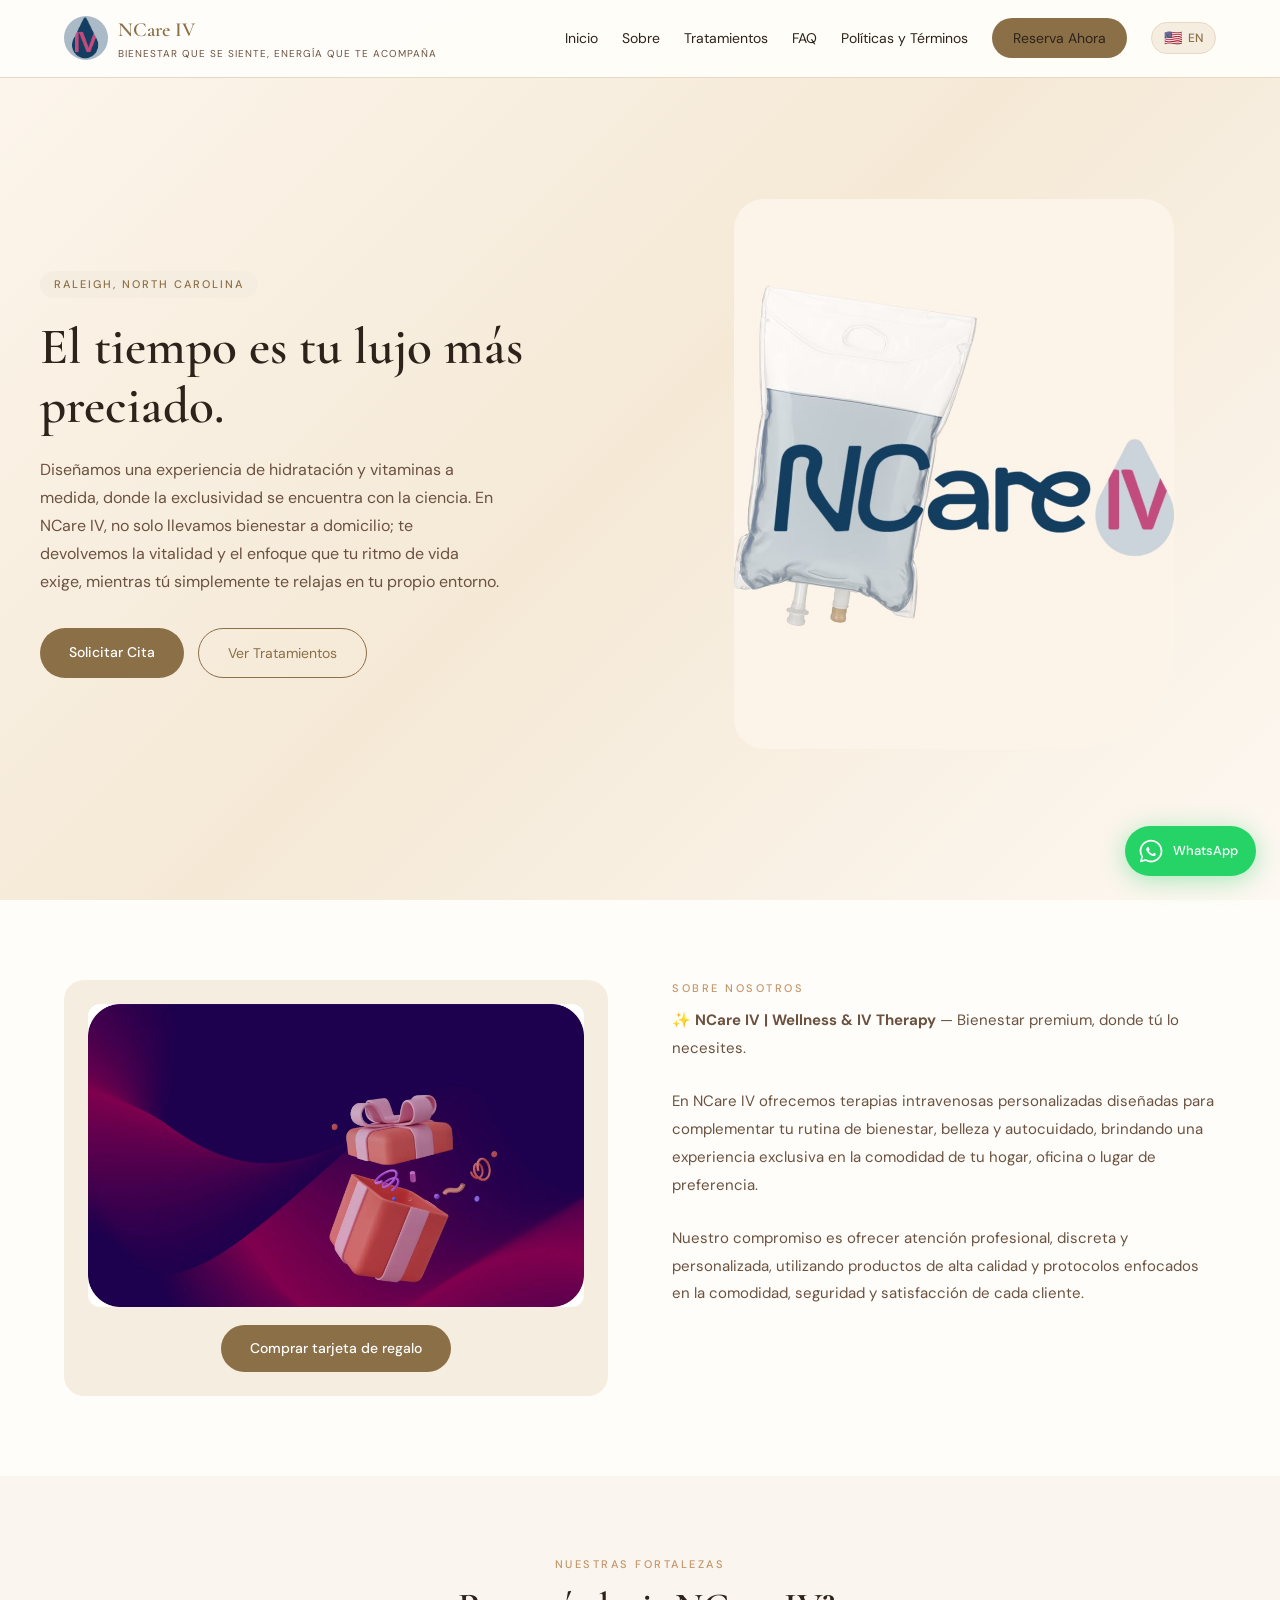
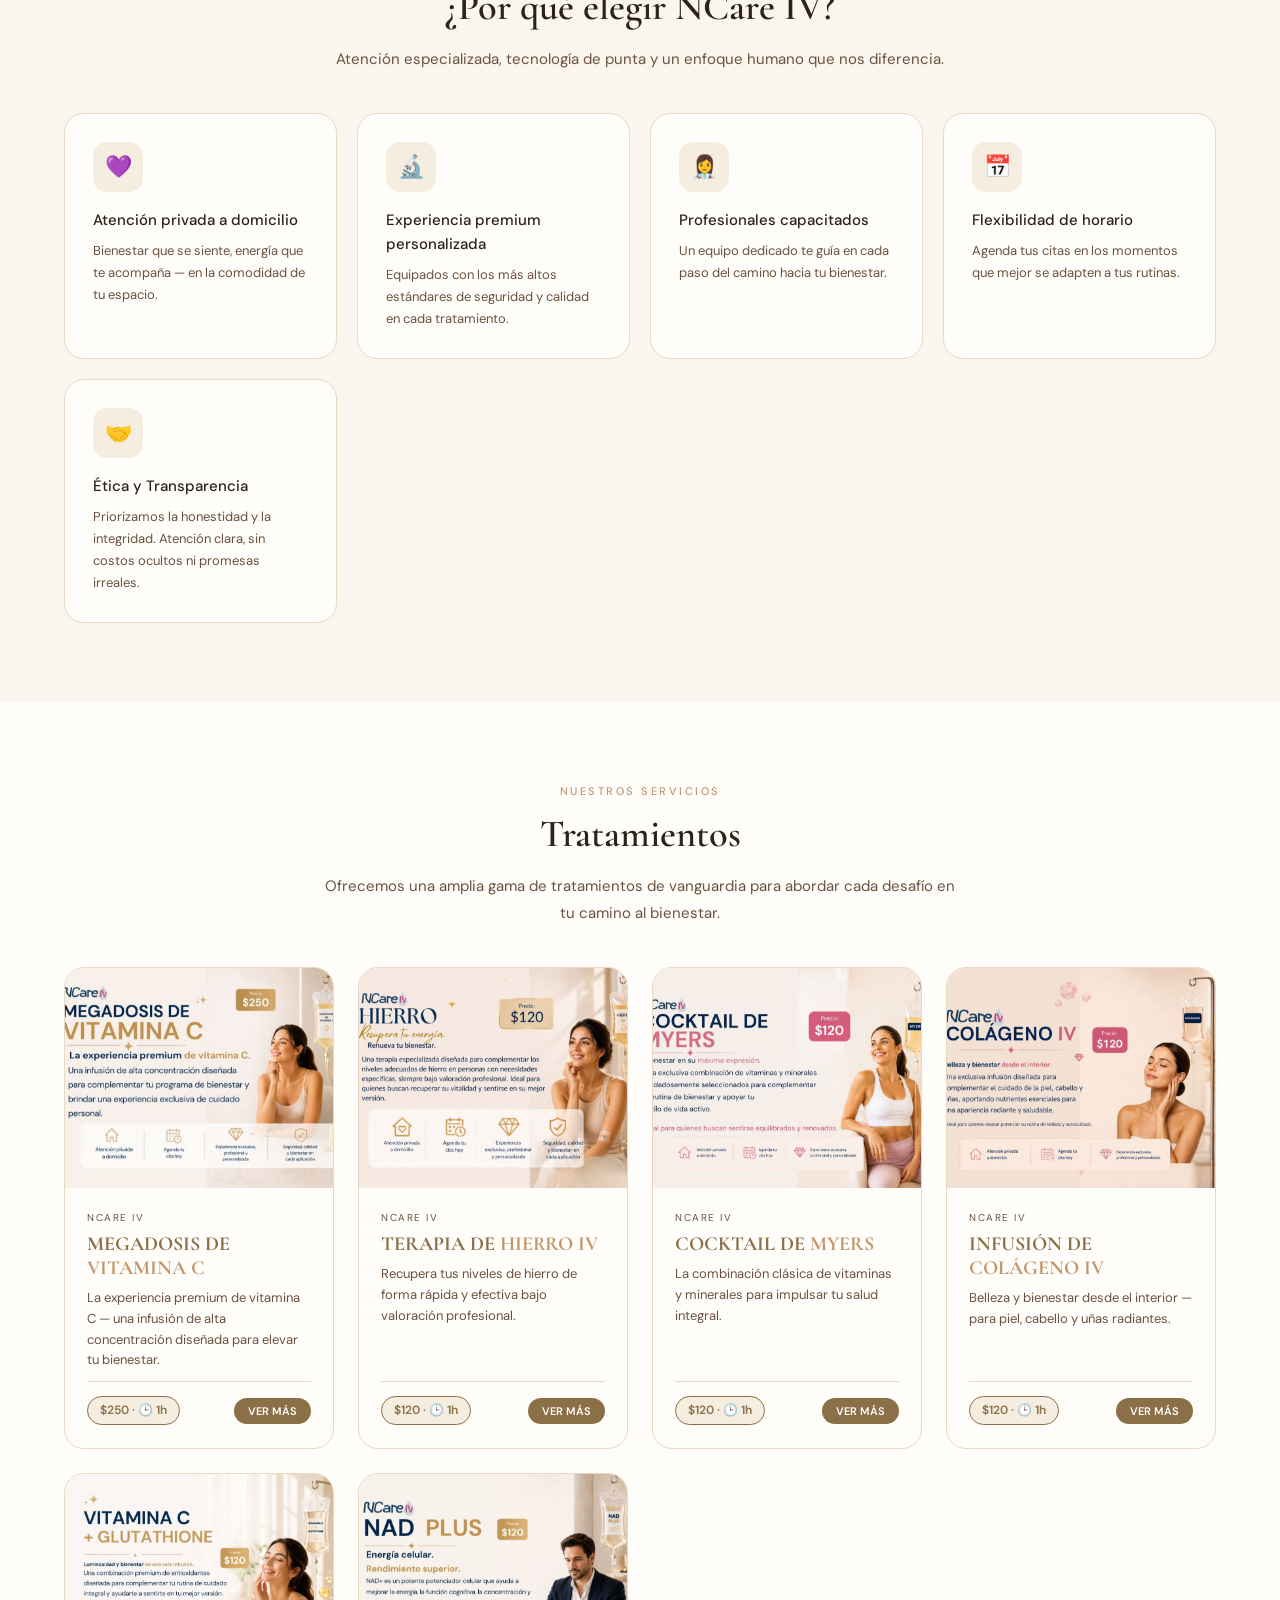
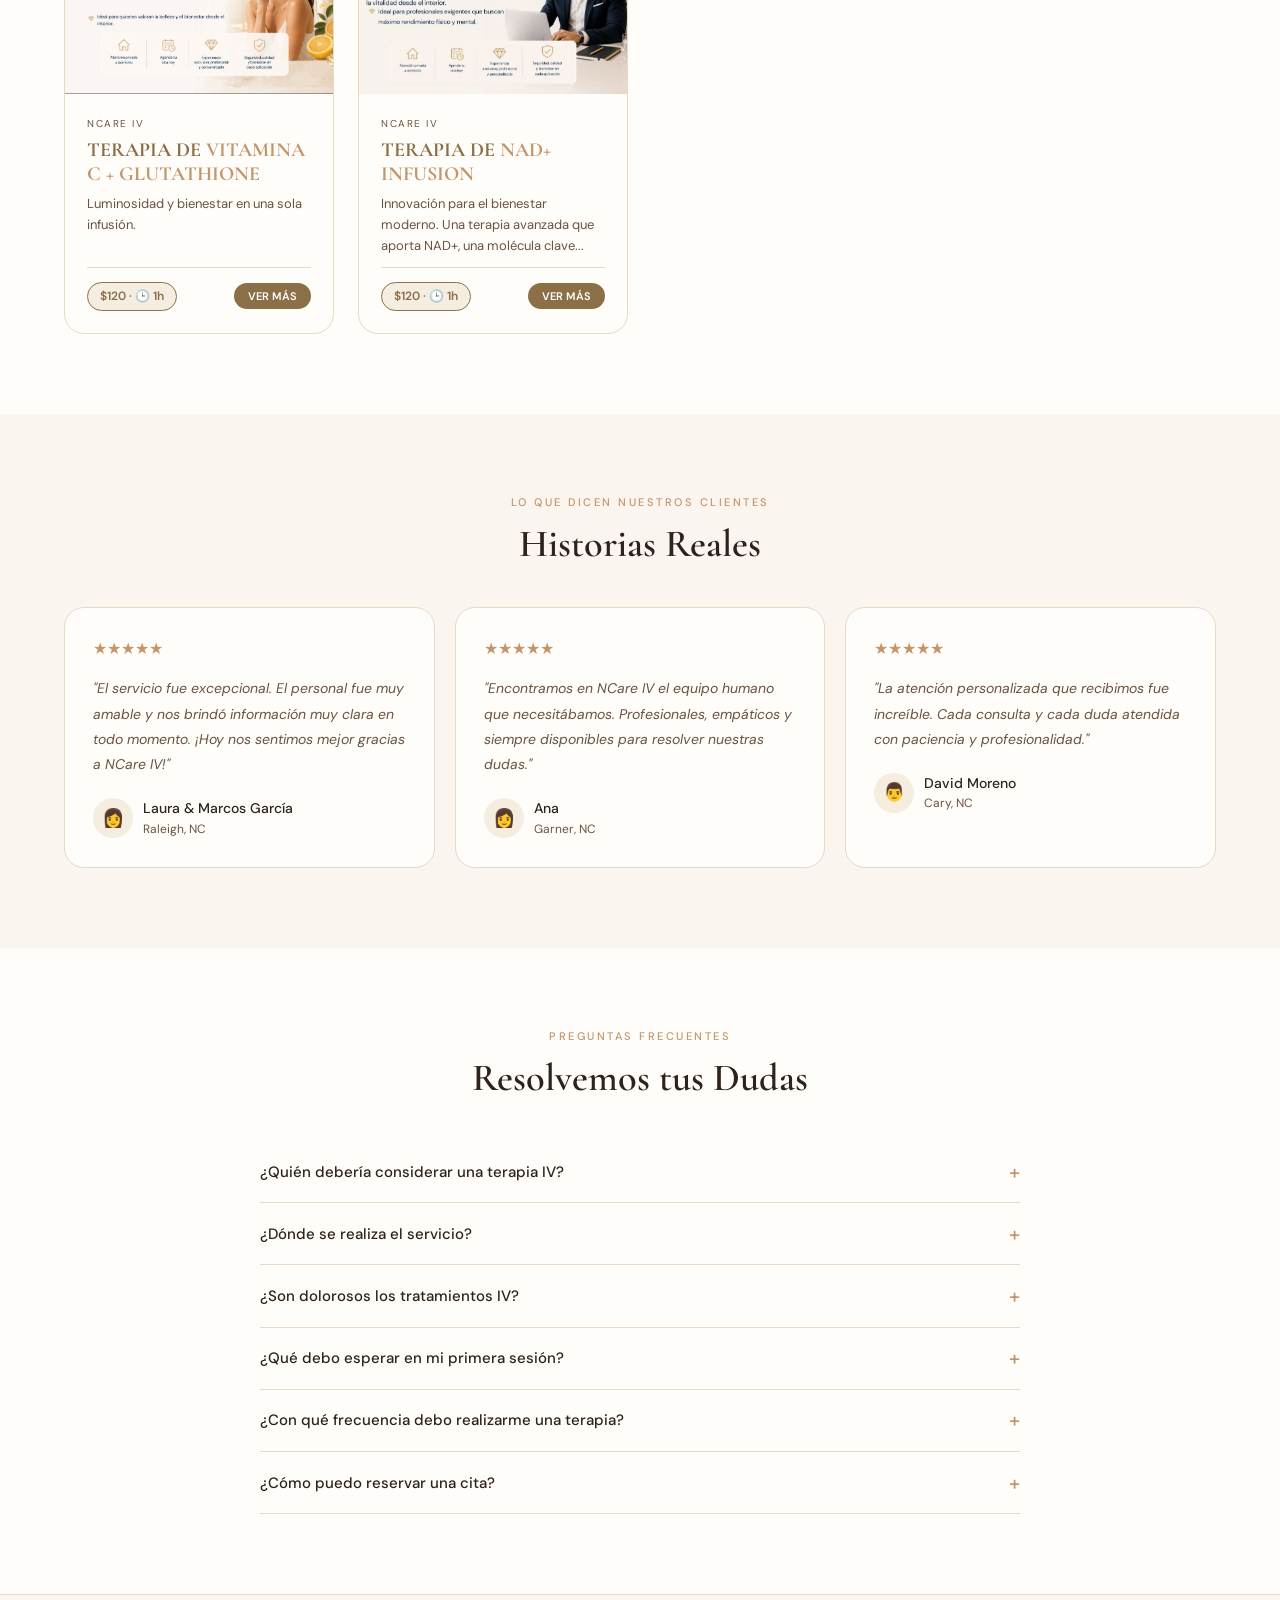
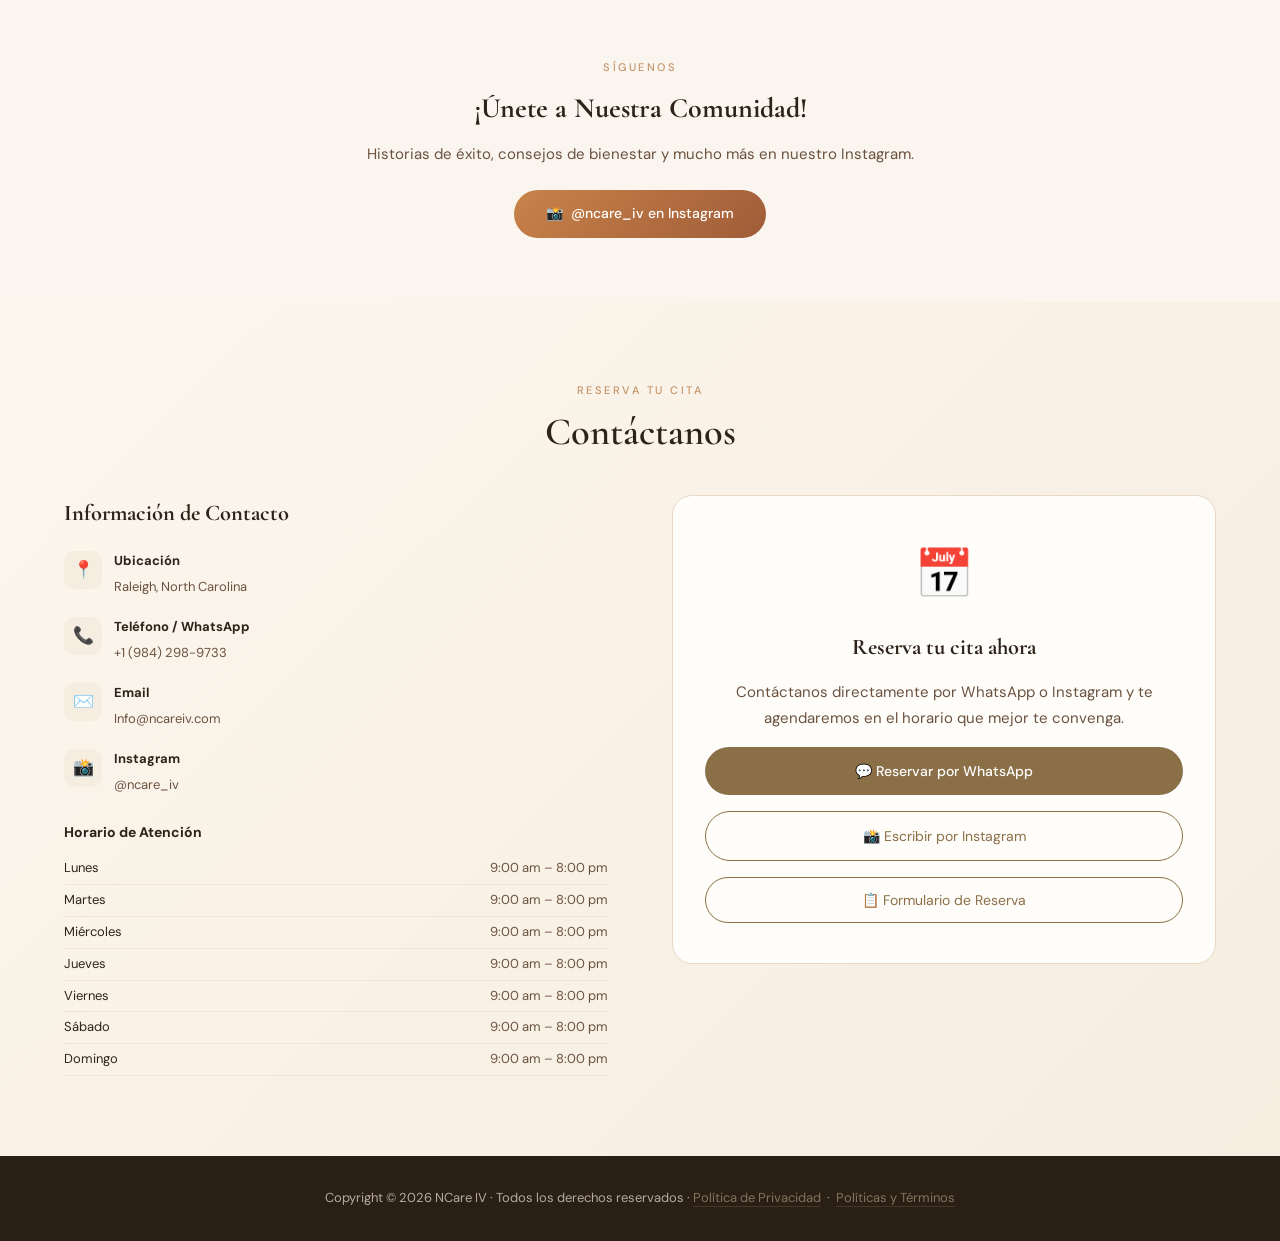
==== index.html @ c156f3c1 "Remove admin panel from index.html Removed the entire admin panel section from the HTML file, includ" ====
<!DOCTYPE html>
<html lang="es" id="html-root">
<head>
  <meta charset="UTF-8">
  <meta name="viewport" content="width=device-width, initial-scale=1.0">
  <title>NCare IV | Wellness & IV Therapy — Raleigh, NC</title>

  <!-- ── SEO básico ── -->
  <meta name="description" content="NCare IV ofrece terapias intravenosas personalizadas a domicilio en Raleigh, NC. Vitamina C, Hierro IV, Myers Cocktail, Colágeno y más. Reserva ahora.">
  <meta name="keywords" content="IV therapy Raleigh, terapia intravenosa Raleigh NC, Myers Cocktail, vitamina C IV, bienestar a domicilio, NCare IV, mobile IV therapy">
  <meta name="author" content="NCare IV">
  <meta name="robots" content="index, follow">
  <link rel="canonical" href="https://ncareiv.com/">

  <!-- ── Favicon completo (todos los dispositivos) ── -->
  <link rel="icon" href="imagenes/logo1.jpg" type="image/jpeg">
  <link rel="apple-touch-icon" href="imagenes/logo1.jpg">
  <meta name="theme-color" content="#8b6f47">

  <!-- ── Open Graph (Google, Facebook, WhatsApp, LinkedIn) ── -->
  <meta property="og:type"        content="website">
  <meta property="og:url"         content="https://ncareiv.com/">
  <meta property="og:title"       content="NCare IV | Wellness & IV Therapy — Raleigh, NC">
  <meta property="og:description" content="Terapias intravenosas personalizadas a domicilio en Raleigh, NC. Bienestar premium donde tú lo necesites.">
  <meta property="og:image"       content="https://ncareiv.com/imagenes/logo1.jpg">
  <meta property="og:image:width"  content="1200">
  <meta property="og:image:height" content="630">
  <meta property="og:locale"      content="es_US">
  <meta property="og:locale:alternate" content="en_US">
  <meta property="og:site_name"   content="NCare IV">

  <!-- ── Twitter / X Card ── -->
  <meta name="twitter:card"        content="summary_large_image">
  <meta name="twitter:title"       content="NCare IV | Wellness & IV Therapy — Raleigh, NC">
  <meta name="twitter:description" content="Terapias intravenosas personalizadas a domicilio en Raleigh, NC.">
  <meta name="twitter:image"       content="https://ncareiv.com/imagenes/logo1.jpg">

  <!-- ── Datos estructurados (Schema.org — Google Knowledge Panel) ── -->
  <script type="application/ld+json">
  {
    "@context": "https://schema.org",
    "@type": "LocalBusiness",
    "name": "NCare IV",
    "description": "Terapias intravenosas personalizadas a domicilio en Raleigh, NC. IV Therapy, Wellness & Beauty.",
    "url": "https://ncareiv.com",
    "telephone": "+19842989733",
    "email": "info@ncareiv.com",
    "image": "https://ncareiv.com/imagenes/logo1.jpg",
    "logo": "https://ncareiv.com/imagenes/logo1.jpg",
    "priceRange": "$$",
    "currenciesAccepted": "USD",
    "openingHours": "Mo-Su 09:00-20:00",
    "areaServed": ["Raleigh", "Cary", "Garner", "North Carolina"],
    "address": {
      "@type": "PostalAddress",
      "addressLocality": "Raleigh",
      "addressRegion": "NC",
      "addressCountry": "US"
    },
    "sameAs": [
      "https://www.instagram.com/ncare_iv"
    ],
    "serviceType": ["IV Therapy", "Vitamin C Infusion", "Myers Cocktail", "Iron IV Therapy", "Collagen Infusion", "NAD+ Infusion", "Glutathione IV"]
  }
  </script>

  <!-- ── Seguridad ── -->
  <meta http-equiv="X-Content-Type-Options" content="nosniff">
  <meta http-equiv="X-Frame-Options" content="SAMEORIGIN">
  <meta http-equiv="Referrer-Policy" content="strict-origin-when-cross-origin">

  <!-- ── Protección básica de código ── -->
  <script>
    // Bloquear clic derecho
    document.addEventListener('contextmenu', e => e.preventDefault());

    // Bloquear F12, Ctrl+U, Ctrl+Shift+I, Ctrl+Shift+J, Ctrl+S
    document.addEventListener('keydown', e => {
      if (
        e.key === 'F12' ||
        (e.ctrlKey && e.shiftKey && ['I','J','C'].includes(e.key.toUpperCase())) ||
        (e.ctrlKey && ['U','S'].includes(e.key.toUpperCase()))
      ) { e.preventDefault(); return false; }
    });
  </script>

  <script src="https://www.google.com/recaptcha/api.js" async defer></script>
  <link rel="preconnect" href="https://fonts.googleapis.com">
  <link href="https://fonts.googleapis.com/css2?family=Cormorant+Garamond:wght@400;600&family=DM+Sans:wght@400;500&display=swap" rel="stylesheet">

  <style>
    :root {
      --prim:#8b6f47; --prim-medio:#a6845e; --prim-claro:#f5ede0;
      --acento:#c4956a; --texto:#2e231a; --texto-suave:#6b5240;
      --blanco:#fffdf9; --fondo:#faf5ee; --borde:#e8d8c4;
      --dark-bg:#2a1f14; --serif:'Cormorant Garamond',serif;
      --sans:'DM Sans',sans-serif; --radius-card:20px; --radius-btn:50px;
    }
    *,*::before,*::after{margin:0;padding:0;box-sizing:border-box}
    html{scroll-behavior:smooth}
    body{font-family:var(--sans);color:var(--texto);background:var(--blanco);line-height:1.6}
    img{display:block;max-width:100%} a{color:inherit}
    .container{max-width:1200px;margin:0 auto;padding:0 1.5rem}
    .text-center{text-align:center}
    .section-label{font-size:11px;letter-spacing:2.5px;text-transform:uppercase;color:var(--acento);font-weight:500;display:block;margin-bottom:.6rem}
    .section-title{font-family:var(--serif);font-size:clamp(1.75rem,3vw,2.5rem);font-weight:600;line-height:1.2;margin-bottom:1rem}
    .section-desc{color:var(--texto-suave);font-size:15px;line-height:1.8;max-width:640px}
    .section-desc.center{margin:0 auto}
    .btn-primary{display:inline-block;background:var(--prim);color:#fff;padding:.8rem 1.8rem;border-radius:var(--radius-btn);border:none;font-size:14px;font-family:var(--sans);font-weight:500;cursor:pointer;text-decoration:none;transition:background .2s,transform .2s}
    .btn-primary:hover{background:var(--prim-medio);transform:translateY(-1px)}
    .btn-outline{display:inline-block;background:transparent;color:var(--prim);padding:.8rem 1.8rem;border-radius:var(--radius-btn);border:1.5px solid var(--prim);font-size:14px;font-family:var(--sans);cursor:pointer;text-decoration:none;transition:background .2s}
    .btn-outline:hover{background:var(--prim-claro)}

    /* HEADER */
    header{position:fixed;top:0;width:100%;z-index:100;background:rgba(255,253,249,.97);border-bottom:1px solid var(--borde);backdrop-filter:blur(8px)}
    .header-main{display:flex;align-items:center;justify-content:space-between;max-width:1200px;margin:0 auto;padding:.9rem 1.5rem}
    .logo{display:flex;align-items:center;gap:10px;text-decoration:none;flex-shrink:0}
    .logo img{width:44px;height:44px;object-fit:cover;border-radius:50%}
    .logo-text{font-family:var(--serif);font-size:20px;font-weight:600;color:var(--prim)}
    .logo-sub{font-size:10px;color:var(--texto-suave);letter-spacing:1px;text-transform:uppercase;display:block}
    .nav-links{display:flex;align-items:center;gap:1.5rem}
    .nav-links a{text-decoration:none;color:var(--texto);font-size:14px;transition:color .2s}
    .nav-links a:hover{color:var(--prim)}
    .btn-nav{background:var(--prim);color:#fff;border:none;padding:.55rem 1.3rem;border-radius:var(--radius-btn);font-size:13px;font-family:var(--sans);cursor:pointer;transition:background .2s;text-decoration:none}
    .btn-nav:hover{background:var(--prim-medio)}

    /* Language switcher */
    .lang-btn{display:flex;align-items:center;gap:5px;background:var(--prim-claro);border:1.5px solid var(--borde);border-radius:var(--radius-btn);padding:5px 12px;cursor:pointer;font-size:12px;font-family:var(--sans);font-weight:500;color:var(--prim);transition:all .2s;white-space:nowrap}
    .lang-btn:hover{background:var(--borde)}
    .lang-flag{font-size:15px}

    /* Hamburger */
    .hamburger{display:none;flex-direction:column;gap:5px;background:none;border:none;cursor:pointer;padding:4px}
    .hamburger span{display:block;width:24px;height:2px;background:var(--prim);border-radius:2px;transition:all .3s}
    .hamburger.open span:nth-child(1){transform:translateY(7px) rotate(45deg)}
    .hamburger.open span:nth-child(2){opacity:0}
    .hamburger.open span:nth-child(3){transform:translateY(-7px) rotate(-45deg)}
    .mobile-menu{display:none;flex-direction:column;gap:0;background:var(--blanco);border-top:1px solid var(--borde);padding:0;overflow:hidden;max-height:0;transition:max-height .35s ease}
    .mobile-menu.open{max-height:500px}
    .mobile-menu a{display:block;padding:.9rem 1.5rem;text-decoration:none;color:var(--texto);font-size:15px;border-bottom:1px solid var(--borde);transition:background .2s}
    .mobile-menu a:hover{background:var(--prim-claro);color:var(--prim)}
    .mobile-menu .btn-nav-mobile{margin:1rem 1.5rem 1rem;border-radius:var(--radius-btn);text-align:center;background:var(--prim);color:#fff;font-weight:500;border-bottom:none}
    .mobile-menu .btn-nav-mobile:hover{background:var(--prim-medio)}
    .mobile-lang{padding:.75rem 1.5rem;border-bottom:1px solid var(--borde)}

    /* HERO */
    .hero{min-height:100vh;display:flex;align-items:center;padding:7rem 1.5rem 4rem;background:linear-gradient(135deg,#fdf6ed 0%,#f5e9d6 50%,#fdf8f2 100%)}
    .hero-inner{max-width:1200px;margin:0 auto;display:grid;grid-template-columns:1fr 1fr;gap:3.5rem;align-items:center}
    .hero-tag{display:inline-block;background:var(--prim-claro);color:var(--prim);font-size:11px;letter-spacing:2px;text-transform:uppercase;padding:5px 14px;border-radius:var(--radius-btn);margin-bottom:1.25rem;font-weight:500}
    .hero h1{font-family:var(--serif);font-size:clamp(2rem,4vw,3.2rem);font-weight:600;line-height:1.15;margin-bottom:1.25rem}
    .hero h1 em{color:var(--prim);font-style:normal}
    .hero p{font-size:16px;line-height:1.75;color:var(--texto-suave);margin-bottom:2rem;max-width:460px}
    .hero-btns{display:flex;gap:.9rem;flex-wrap:wrap}
    .hero-image{display:flex;justify-content:center}
    .hero-img-frame{width:100%;max-width:440px;aspect-ratio:4/5;border-radius:30px 30px 100px 30px;overflow:hidden;background:linear-gradient(145deg,#f0dfc8,#ddc9a8)}
    .hero-img-frame img{width:100%;height:100%;object-fit:cover}

    /* NOSOTROS */
    #nosotros{padding:5rem 1.5rem}
    .nosotros-grid{display:grid;grid-template-columns:1fr 1fr;gap:4rem;align-items:start}
    .gift-card-section{text-align:center;padding:24px;background:var(--prim-claro);border-radius:var(--radius-card);overflow:hidden}
    .gift-img{width:100%;border-radius:12px;margin-bottom:18px;transition:transform .4s ease}
    .gift-card-section:hover .gift-img{transform:scale(1.04)}
    .mision-block p{color:var(--texto-suave);line-height:1.85;font-size:15px}

    /* CARDS */
    .porque{background:var(--fondo);padding:5rem 1.5rem}
    .cards-grid{display:grid;grid-template-columns:repeat(auto-fit,minmax(240px,1fr));gap:1.25rem;margin-top:2.5rem}
    .card{background:var(--blanco);border-radius:var(--radius-card);padding:1.75rem;border:1px solid var(--borde);transition:transform .25s,box-shadow .25s,border-color .25s}
    .card:hover{transform:translateY(-4px);box-shadow:0 12px 40px rgba(139,111,71,.12);border-color:var(--prim)}
    .card-icon{width:50px;height:50px;background:var(--prim-claro);border-radius:14px;display:flex;align-items:center;justify-content:center;font-size:22px;margin-bottom:1rem}
    .card h3{font-size:15px;font-weight:500;margin-bottom:.5rem}
    .card p{font-size:13px;color:var(--texto-suave);line-height:1.7}

    /* TRATAMIENTOS */
    #tratamientos{padding:5rem 1.5rem}
    .servicios-grid{display:grid;grid-template-columns:repeat(auto-fit,minmax(270px,1fr));gap:1.5rem;margin-top:2.5rem}
    .servicio-card{background:var(--blanco);border-radius:var(--radius-card);border:1px solid var(--borde);overflow:hidden;display:flex;flex-direction:column;transition:transform .25s,box-shadow .25s}
    .servicio-card:hover{transform:translateY(-4px);box-shadow:0 16px 40px rgba(139,111,71,.14)}
    .card-img{height:220px;overflow:hidden}
    .card-img img{width:100%;height:100%;object-fit:cover;transition:transform .4s}
    .servicio-card:hover .card-img img{transform:scale(1.04)}
    .card-body{padding:1.4rem;flex-grow:1;display:flex;flex-direction:column}
    .card-brand{font-size:10px;text-transform:uppercase;letter-spacing:1.5px;color:var(--texto-suave);margin-bottom:6px}
    .card-titulo{font-family:var(--serif);font-size:1.25rem;color:var(--prim);line-height:1.2;margin-bottom:8px}
    .card-titulo span{color:var(--acento)}
    .card-desc{font-size:13px;color:var(--texto-suave);line-height:1.6;margin-bottom:10px}
    .texto-expandible{font-size:13px;color:var(--texto-suave);line-height:1.65;max-height:0;overflow:hidden;transition:max-height .4s ease}
    .texto-expandible p{margin-bottom:6px}
    .card-footer{display:flex;justify-content:space-between;align-items:center;margin-top:auto;padding-top:14px;border-top:1px solid var(--borde)}
    .badge-precio{background:var(--prim-claro);color:var(--prim);border:1px solid var(--prim);padding:4px 12px;border-radius:var(--radius-btn);font-weight:600;font-size:12px}
    .btn-leer-mas{background:var(--prim);color:#fff;border:none;padding:6px 14px;border-radius:var(--radius-btn);font-size:11px;font-weight:600;cursor:pointer;text-transform:uppercase;font-family:var(--sans);transition:background .2s}
    .btn-leer-mas:hover{background:var(--prim-medio)}

    /* TESTIMONIOS */
    .testimonios{background:var(--fondo);padding:5rem 1.5rem}
    .test-grid{display:grid;grid-template-columns:repeat(auto-fit,minmax(280px,1fr));gap:1.25rem;margin-top:2.5rem}
    .test-card{background:var(--blanco);border-radius:var(--radius-card);padding:1.75rem;border:1px solid var(--borde)}
    .test-stars{color:var(--acento);font-size:16px;margin-bottom:.9rem}
    .test-text{font-size:14px;color:var(--texto-suave);line-height:1.8;margin-bottom:1.25rem;font-style:italic}
    .test-author{display:flex;align-items:center;gap:10px}
    .test-avatar{width:40px;height:40px;border-radius:50%;background:var(--prim-claro);display:flex;align-items:center;justify-content:center;font-size:18px;flex-shrink:0}
    .test-name{font-weight:500;font-size:14px}
    .test-sub{font-size:12px;color:var(--texto-suave)}

    /* FAQ */
    #faq{padding:5rem 1.5rem}
    .faq-list{margin-top:2.5rem;max-width:760px;margin-left:auto;margin-right:auto}
    .faq-item{border-bottom:1px solid var(--borde)}
    .faq-q{width:100%;text-align:left;background:none;border:none;padding:1.1rem 0;font-size:15px;font-weight:500;color:var(--texto);cursor:pointer;display:flex;justify-content:space-between;align-items:center;font-family:var(--sans);gap:1rem}
    .faq-q:hover{color:var(--prim)}
    .faq-q .ico{font-size:20px;color:var(--acento);transition:transform .3s;flex-shrink:0}
    .faq-q.open .ico{transform:rotate(45deg)}
    .faq-a{font-size:14px;color:var(--texto-suave);line-height:1.8;padding-bottom:1.1rem;display:none}
    .faq-a.show{display:block}

    /* INSTAGRAM */
    .ig-banda{background:var(--fondo);padding:4rem 1.5rem;text-align:center;border-top:1px solid var(--borde)}
    .ig-banda h3{font-family:var(--serif);font-size:1.75rem;margin-bottom:.65rem}
    .ig-banda p{color:var(--texto-suave);font-size:15px;margin-bottom:1.5rem}
    .btn-ig{display:inline-flex;align-items:center;gap:8px;background:linear-gradient(135deg,#c8834a,#a05c38);color:#fff;padding:.8rem 2rem;border-radius:var(--radius-btn);font-size:14px;font-weight:500;text-decoration:none;transition:transform .2s,box-shadow .2s;font-family:var(--sans)}
    .btn-ig:hover{transform:translateY(-2px);box-shadow:0 8px 20px rgba(139,111,71,.25)}

    /* CONTACTO */
    #contacto{background:linear-gradient(135deg,#fdf6ed,#f5ede0);padding:5rem 1.5rem}
    .contact-grid{display:grid;grid-template-columns:1fr 1fr;gap:4rem;align-items:start;margin-top:2.5rem}
    .contact-info h3{font-family:var(--serif);font-size:1.4rem;margin-bottom:1.25rem}
    .info-item{display:flex;gap:12px;margin-bottom:1.1rem;align-items:flex-start}
    .info-ico{width:38px;height:38px;background:var(--prim-claro);border-radius:10px;display:flex;align-items:center;justify-content:center;font-size:17px;flex-shrink:0}
    .info-text strong{display:block;font-size:13px;margin-bottom:2px}
    .info-text span,.info-text a{font-size:13px;color:var(--texto-suave);text-decoration:none}
    .info-text a:hover{color:var(--prim);text-decoration:underline}
    .calendario{margin-top:1.5rem}
    .calendario strong{display:block;font-size:14px;margin-bottom:10px}
    .dia-fila{display:flex;justify-content:space-between;font-size:13px;padding:5px 0;border-bottom:1px solid rgba(139,111,71,.1)}
    .dia-fila span:last-child{color:var(--texto-suave)}
    .reserva-embed{background:var(--blanco);border-radius:var(--radius-card);border:1px solid var(--borde);display:flex;align-items:center;justify-content:center;flex-direction:column;gap:1rem;padding:2.5rem 2rem;text-align:center}
    .reserva-embed p{color:var(--texto-suave);font-size:15px;line-height:1.7}

    /* FOOTER */
    footer{background:var(--dark-bg);color:rgba(240,230,216,.7);padding:2rem 1.5rem;text-align:center;font-size:13px;font-family:var(--sans)}
    footer a{color:rgba(220,200,170,.5);text-decoration:none;border-bottom:1px solid rgba(220,200,170,.15)}
    footer a:hover{color:#ddc9a8}

    /* OVERLAYS */
    .overlay-privacidad{display:none;position:fixed;inset:0;background:rgba(0,0,0,.8);z-index:9999;backdrop-filter:blur(5px);align-items:center;justify-content:center}
    .overlay-privacidad.visible{display:flex}
    .contenido-privacidad{background:var(--blanco);padding:2.5rem;border-radius:24px;width:90%;max-width:540px;color:var(--texto);position:relative;box-shadow:0 20px 50px rgba(0,0,0,.4);max-height:90vh;overflow:hidden;display:flex;flex-direction:column}
    .contenido-privacidad h2{font-family:var(--serif);color:var(--prim);margin-bottom:1rem;flex-shrink:0}
    .texto-legal{overflow-y:auto;font-size:14px;line-height:1.75;margin-bottom:1.5rem;color:var(--texto-suave);padding-right:10px;flex:1}
    .cerrar-popup{position:absolute;top:16px;right:20px;font-size:28px;cursor:pointer;color:var(--prim);z-index:1}
    .btn-entendido{background:var(--prim);color:#fff;border:none;padding:12px;border-radius:var(--radius-btn);width:100%;cursor:pointer;font-weight:600;font-family:var(--sans);transition:background .3s;flex-shrink:0}
    .btn-entendido:hover{background:var(--prim-medio)}

    /* FORMULARIO */
    .form-lbl{display:block;font-size:12px;font-weight:500;color:var(--texto);margin-bottom:5px}
    .form-inp{width:100%;padding:.7rem .9rem;border:1.5px solid var(--borde);border-radius:10px;font-size:14px;font-family:var(--sans);color:var(--texto);background:var(--blanco);outline:none;transition:border .2s}
    .form-inp:focus{border-color:var(--prim)}
    .check-item{display:flex;gap:10px;align-items:flex-start;margin-bottom:10px}
    .check-box{width:17px;height:17px;flex-shrink:0;margin-top:2px;accent-color:var(--prim);cursor:pointer}
    .check-item label{font-size:13px;color:var(--texto-suave);line-height:1.5;cursor:pointer}
    .spinner-label{font-size:11px;color:var(--texto-suave);margin-bottom:4px;text-align:center}
    .spinner-wrap{display:flex;flex-direction:column;align-items:center;gap:2px}
    .spin-btn{background:var(--prim-claro);border:1px solid var(--borde);border-radius:6px;width:36px;height:28px;font-size:13px;cursor:pointer;color:var(--prim);font-family:var(--sans);transition:background .15s}
    .spin-btn:hover{background:var(--borde)}
    .spin-val{font-family:var(--serif);font-size:1.4rem;font-weight:600;color:var(--prim);min-width:52px;text-align:center;border:1.5px solid var(--borde);border-radius:8px;padding:4px 6px;background:var(--blanco)}
    .form-grid-2{display:grid;grid-template-columns:1fr 1fr;gap:.9rem;margin-bottom:1rem}
    .form-separator{border:none;border-top:1px solid var(--borde);margin:1.2rem 0}
    .form-section-label{font-size:12px;letter-spacing:2px;text-transform:uppercase;color:var(--acento);font-weight:600;margin-bottom:10px;display:block}

    /* WHATSAPP */
    .whatsapp-float{position:fixed;bottom:24px;right:24px;z-index:999;background:#25D366;color:#fff;display:flex;align-items:center;gap:8px;padding:11px 18px 11px 12px;border-radius:var(--radius-btn);text-decoration:none;font-family:var(--sans);font-size:13px;font-weight:500;box-shadow:0 4px 24px rgba(37,211,102,.4);transition:all .25s}
    .whatsapp-float:hover{background:#1ebe5d;transform:translateY(-3px);box-shadow:0 8px 24px rgba(37,211,102,.5)}
    .whatsapp-float svg{flex-shrink:0}

    /* RESPONSIVE */
    @media(max-width:900px){.hero-inner{grid-template-columns:1fr}.hero-image{display:none}.nosotros-grid{grid-template-columns:1fr}.contact-grid{grid-template-columns:1fr;gap:2.5rem}}
    @media(max-width:640px){.nav-links{display:none}.hamburger{display:flex}.mobile-menu{display:flex}.hero{padding:6rem 1rem 3rem}.hero-btns{flex-direction:column}.hero-btns .btn-primary,.hero-btns .btn-outline{text-align:center}#nosotros,.porque,#tratamientos,.testimonios,#faq,.ig-banda,#contacto{padding:3.5rem 1rem}.cards-grid,.servicios-grid,.test-grid{grid-template-columns:1fr}.whatsapp-float .wa-label{display:none}.whatsapp-float{padding:12px;border-radius:50%;bottom:20px;right:16px}.form-grid-2{grid-template-columns:1fr!important}}
    @media(max-width:380px){.logo-sub{display:none}}
  </style>
</head>
<body>

<!-- HEADER -->
<header>
  <div class="header-main">
    <a href="#inicio" class="logo">
      <img src="imagenes/logo1.jpg" alt="NCare IV logo">
      <div>
        <span class="logo-text">NCare IV</span>
        <span class="logo-sub" data-i18n="logo-sub">bienestar que se siente, energía que te acompaña</span>
      </div>
    </a>
    <nav class="nav-links" aria-label="Main navigation">
      <a href="#inicio"       data-i18n="nav-inicio">Inicio</a>
      <a href="#nosotros"     data-i18n="nav-sobre">Sobre</a>
      <a href="#tratamientos" data-i18n="nav-tratamientos">Tratamientos</a>
      <a href="#faq"          data-i18n="nav-faq">FAQ</a>
      <a href="javascript:void(0)" onclick="abrirPoliticas()" data-i18n="nav-politicas">Políticas y Términos</a>
      <a href="#contacto" class="btn-nav" data-i18n="nav-reserva">Reserva Ahora</a>
      <button class="lang-btn" onclick="toggleLang()" id="lang-btn-desktop">
        <span class="lang-flag">🇺🇸</span><span id="lang-label-desktop">EN</span>
      </button>
    </nav>
    <button class="hamburger" id="hamburger" aria-label="Abrir menú" aria-expanded="false">
      <span></span><span></span><span></span>
    </button>
  </div>
  <nav class="mobile-menu" id="mobileMenu">
    <a href="#inicio"       onclick="closeMobile()" data-i18n="nav-inicio">Inicio</a>
    <a href="#nosotros"     onclick="closeMobile()" data-i18n="nav-sobre-full">Sobre Nosotros</a>
    <a href="#tratamientos" onclick="closeMobile()" data-i18n="nav-tratamientos">Tratamientos</a>
    <a href="#faq"          onclick="closeMobile()" data-i18n="nav-faq">FAQ</a>
    <a href="javascript:void(0)" onclick="abrirPoliticas();closeMobile()" data-i18n="nav-politicas">Políticas y Términos</a>
    <div class="mobile-lang">
      <button class="lang-btn" onclick="toggleLang()" style="width:100%;justify-content:center;">
        <span class="lang-flag">🇺🇸</span><span id="lang-label-mobile">Switch to English</span>
      </button>
    </div>
    <a href="#contacto" onclick="closeMobile()" class="btn-nav-mobile" data-i18n="nav-reserva">Reserva Ahora</a>
  </nav>
</header>


<!-- HERO -->
<section class="hero" id="inicio">
  <div class="hero-inner">
    <div class="hero-content">
      <span class="hero-tag" data-i18n="hero-tag">Raleigh, North Carolina</span>
      <h1 data-i18n="hero-h1">El tiempo es tu lujo más preciado.</h1>
      <p data-i18n="hero-p">Diseñamos una experiencia de hidratación y vitaminas a medida, donde la exclusividad se encuentra con la ciencia. En NCare IV, no solo llevamos bienestar a domicilio; te devolvemos la vitalidad y el enfoque que tu ritmo de vida exige, mientras tú simplemente te relajas en tu propio entorno.</p>
      <div class="hero-btns">
        <a href="#contacto"     class="btn-primary" data-i18n="hero-btn1">Solicitar Cita</a>
        <a href="#tratamientos" class="btn-outline"  data-i18n="hero-btn2">Ver Tratamientos</a>
      </div>
    </div>
    <div class="hero-image">
      <div class="hero-img-frame">
        <img src="imagenes/logo.jpeg" alt="NCare IV — Wellness">
      </div>
    </div>
  </div>
</section>


<!-- NOSOTROS -->
<section id="nosotros">
  <div class="container">
    <div class="nosotros-grid">
      <div class="gift-card-section">
        <img src="imagenes/tarjeta.jpg" alt="Gift Card NCare IV" class="gift-img">
        <a href="javascript:void(0);" onclick="abrirGiftCard()" class="btn-primary" data-i18n="gift-btn">Comprar tarjeta de regalo</a>
      </div>
      <div class="mision-text">
        <span class="section-label" data-i18n="sobre-label">Sobre Nosotros</span>
        <div class="mision-block">
          <p data-i18n="sobre-p1">✨ <strong>NCare IV | Wellness &amp; IV Therapy</strong> — Bienestar premium, donde tú lo necesites.</p>
          <br>
          <p data-i18n="sobre-p2">En NCare IV ofrecemos terapias intravenosas personalizadas diseñadas para complementar tu rutina de bienestar, belleza y autocuidado, brindando una experiencia exclusiva en la comodidad de tu hogar, oficina o lugar de preferencia.</p>
          <br>
          <p data-i18n="sobre-p3">Nuestro compromiso es ofrecer atención profesional, discreta y personalizada, utilizando productos de alta calidad y protocolos enfocados en la comodidad, seguridad y satisfacción de cada cliente.</p>
        </div>
      </div>
    </div>
  </div>
</section>


<!-- POR QUÉ ELEGIRNOS -->
<section class="porque">
  <div class="container">
    <div class="text-center">
      <span class="section-label" data-i18n="porque-label">Nuestras fortalezas</span>
      <h2 class="section-title" data-i18n="porque-title">¿Por qué elegir NCare IV?</h2>
      <p class="section-desc center" data-i18n="porque-desc">Atención especializada, tecnología de punta y un enfoque humano que nos diferencia.</p>
    </div>
    <div class="cards-grid">
      <div class="card"><div class="card-icon">💜</div><h3 data-i18n="card1-h">Atención privada a domicilio</h3><p data-i18n="card1-p">Bienestar que se siente, energía que te acompaña — en la comodidad de tu espacio.</p></div>
      <div class="card"><div class="card-icon">🔬</div><h3 data-i18n="card2-h">Experiencia premium personalizada</h3><p data-i18n="card2-p">Equipados con los más altos estándares de seguridad y calidad en cada tratamiento.</p></div>
      <div class="card"><div class="card-icon">👩‍⚕️</div><h3 data-i18n="card3-h">Profesionales capacitados</h3><p data-i18n="card3-p">Un equipo dedicado te guía en cada paso del camino hacia tu bienestar.</p></div>
      <div class="card"><div class="card-icon">📅</div><h3 data-i18n="card4-h">Flexibilidad de horario</h3><p data-i18n="card4-p">Agenda tus citas en los momentos que mejor se adapten a tus rutinas.</p></div>
      <div class="card"><div class="card-icon">🤝</div><h3 data-i18n="card5-h">Ética y Transparencia</h3><p data-i18n="card5-p">Priorizamos la honestidad y la integridad. Atención clara, sin costos ocultos ni promesas irreales.</p></div>
    </div>
  </div>
</section>


<!-- TRATAMIENTOS -->
<section id="tratamientos">
  <div class="container">
    <div class="text-center">
      <span class="section-label" data-i18n="trat-label">Nuestros servicios</span>
      <h2 class="section-title" data-i18n="trat-title">Tratamientos</h2>
      <p class="section-desc center" data-i18n="trat-desc">Ofrecemos una amplia gama de tratamientos de vanguardia para abordar cada desafío en tu camino al bienestar.</p>
    </div>
    <div class="servicios-grid">

      <div class="servicio-card">
        <div class="card-img"><img src="imagenes/tra1.jpg" alt="Vitamin C Megadose"></div>
        <div class="card-body">
          <p class="card-brand">NCare IV</p>
          <h3 class="card-titulo" data-i18n="t1-titulo">MEGADOSIS DE <span>VITAMINA C</span></h3>
          <p class="card-desc" data-i18n="t1-desc">La experiencia premium de vitamina C — una infusión de alta concentración diseñada para elevar tu bienestar.</p>
          <div class="texto-expandible" id="extra-vitamina">
            <p data-i18n="t1-extra1">Diseñada para complementar tu programa de bienestar y brindar una experiencia exclusiva de cuidado personal.</p>
            <p data-i18n="t1-extra2">💎 Ideal para quienes desean elevar su rutina de salud.</p>
            <p data-i18n="t1-extra3">• Favorece la producción natural de colágeno.<br>• Mantiene altos niveles de energía y vitalidad.<br>• Apoya el sistema inmunológico.<br>• Combate el estrés oxidativo.</p>
          </div>
          <div class="card-footer">
            <span class="badge-precio">$250 · 🕒 1h</span>
            <button onclick="toggleServicio('extra-vitamina',this)" class="btn-leer-mas" data-i18n="ver-mas">Ver más</button>
          </div>
        </div>
      </div>

      <div class="servicio-card">
        <div class="card-img"><img src="imagenes/tra2.jpg" alt="Iron IV Therapy"></div>
        <div class="card-body">
          <p class="card-brand">NCare IV</p>
          <h3 class="card-titulo" data-i18n="t2-titulo">TERAPIA DE <span>HIERRO IV</span></h3>
          <p class="card-desc" data-i18n="t2-desc">Recupera tus niveles de hierro de forma rápida y efectiva bajo valoración profesional.</p>
          <div class="texto-expandible" id="extra-hierro">
            <p data-i18n="t2-extra1">Una terapia especializada para personas con necesidades específicas de hierro, diseñada para apoyar los niveles adecuados de este importante mineral.</p>
            <p data-i18n="t2-extra2">💎 Ideal para quienes buscan sentirse renovados y con mayor bienestar.</p>
          </div>
          <div class="card-footer">
            <span class="badge-precio">$120 · 🕒 1h</span>
            <button onclick="toggleServicio('extra-hierro',this)" class="btn-leer-mas" data-i18n="ver-mas">Ver más</button>
          </div>
        </div>
      </div>

      <div class="servicio-card">
        <div class="card-img"><img src="imagenes/tra3.jpg" alt="Myers Cocktail"></div>
        <div class="card-body">
          <p class="card-brand">NCare IV</p>
          <h3 class="card-titulo" data-i18n="t3-titulo">COCKTAIL DE <span>MYERS</span></h3>
          <p class="card-desc" data-i18n="t3-desc">La combinación clásica de vitaminas y minerales para impulsar tu salud integral.</p>
          <div class="texto-expandible" id="extra-myers">
            <p data-i18n="t3-extra1">Una exclusiva combinación de vitaminas y minerales cuidadosamente seleccionados para complementar tu rutina de bienestar y apoyar tu estilo de vida activo.</p>
            <p data-i18n="t3-extra2">💎 Ideal para quienes buscan sentirse equilibrados y renovados.</p>
          </div>
          <div class="card-footer">
            <span class="badge-precio">$120 · 🕒 1h</span>
            <button onclick="toggleServicio('extra-myers',this)" class="btn-leer-mas" data-i18n="ver-mas">Ver más</button>
          </div>
        </div>
      </div>

      <div class="servicio-card">
        <div class="card-img"><img src="imagenes/tra4.jpg" alt="Collagen IV Infusion"></div>
        <div class="card-body">
          <p class="card-brand">NCare IV</p>
          <h3 class="card-titulo" data-i18n="t4-titulo">INFUSIÓN DE <span>COLÁGENO IV</span></h3>
          <p class="card-desc" data-i18n="t4-desc">Belleza y bienestar desde el interior — para piel, cabello y uñas radiantes.</p>
          <div class="texto-expandible" id="extra-colageno">
            <p data-i18n="t4-extra1">Aporta nutrientes esenciales para una apariencia radiante y saludable, mejorando la elasticidad de la piel.</p>
          </div>
          <div class="card-footer">
            <span class="badge-precio">$120 · 🕒 1h</span>
            <button onclick="toggleServicio('extra-colageno',this)" class="btn-leer-mas" data-i18n="ver-mas">Ver más</button>
          </div>
        </div>
      </div>

      <div class="servicio-card">
        <div class="card-img"><img src="imagenes/tra5.jpg" alt="Vitamin C + Glutathione"></div>
        <div class="card-body">
          <p class="card-brand">NCare IV</p>
          <h3 class="card-titulo" data-i18n="t5-titulo">TERAPIA DE <span>VITAMINA C + GLUTATHIONE</span></h3>
          <p class="card-desc" data-i18n="t5-desc">Luminosidad y bienestar en una sola infusión.</p>
          <div class="texto-expandible" id="vitaminac">
            <p data-i18n="t5-extra1">Una combinación premium de antioxidantes diseñada para complementar tu rutina de cuidado integral.</p>
            <p data-i18n="t5-extra2">💎 Ideal para quienes valoran la belleza y el bienestar desde el interior.</p>
          </div>
          <div class="card-footer">
            <span class="badge-precio">$120 · 🕒 1h</span>
            <button onclick="toggleServicio('vitaminac',this)" class="btn-leer-mas" data-i18n="ver-mas">Ver más</button>
          </div>
        </div>
      </div>

      <div class="servicio-card">
        <div class="card-img"><img src="imagenes/tra6.jpg" alt="NAD+ Infusion"></div>
        <div class="card-body">
          <p class="card-brand">NCare IV</p>
          <h3 class="card-titulo" data-i18n="t6-titulo">TERAPIA DE <span>NAD+ INFUSION</span></h3>
          <p class="card-desc" data-i18n="t6-desc">Innovación para el bienestar moderno. Una terapia avanzada que aporta NAD+, una molécula clave...</p>
          <div class="texto-expandible" id="NADINFUSION">
            <p data-i18n="t6-extra1">presente de forma natural en el organismo y ampliamente utilizada en programas de bienestar premium.</p>
            <p data-i18n="t6-extra2">💎 Ideal para quienes buscan una experiencia exclusiva de cuidado personal.</p>
          </div>
          <div class="card-footer">
            <span class="badge-precio">$120 · 🕒 1h</span>
            <button onclick="toggleServicio('NADINFUSION',this)" class="btn-leer-mas" data-i18n="ver-mas">Ver más</button>
          </div>
        </div>
      </div>

    </div>
  </div>
</section>


<!-- TESTIMONIOS -->
<section class="testimonios">
  <div class="container">
    <div class="text-center">
      <span class="section-label" data-i18n="test-label">Lo que dicen nuestros clientes</span>
      <h2 class="section-title" data-i18n="test-title">Historias Reales</h2>
    </div>
    <div class="test-grid">
      <div class="test-card">
        <div class="test-stars">★★★★★</div>
        <p class="test-text" data-i18n="test1">"El servicio fue excepcional. El personal fue muy amable y nos brindó información muy clara en todo momento. ¡Hoy nos sentimos mejor gracias a NCare IV!"</p>
        <div class="test-author"><div class="test-avatar">👩</div><div><div class="test-name">Laura &amp; Marcos García</div><div class="test-sub">Raleigh, NC</div></div></div>
      </div>
      <div class="test-card">
        <div class="test-stars">★★★★★</div>
        <p class="test-text" data-i18n="test2">"Encontramos en NCare IV el equipo humano que necesitábamos. Profesionales, empáticos y siempre disponibles para resolver nuestras dudas."</p>
        <div class="test-author"><div class="test-avatar">👩</div><div><div class="test-name">Ana</div><div class="test-sub">Garner, NC</div></div></div>
      </div>
      <div class="test-card">
        <div class="test-stars">★★★★★</div>
        <p class="test-text" data-i18n="test3">"La atención personalizada que recibimos fue increíble. Cada consulta y cada duda atendida con paciencia y profesionalidad."</p>
        <div class="test-author"><div class="test-avatar">👨</div><div><div class="test-name">David Moreno</div><div class="test-sub">Cary, NC</div></div></div>
      </div>
    </div>
  </div>
</section>


<!-- FAQ -->
<section id="faq">
  <div class="container">
    <div class="text-center">
      <span class="section-label" data-i18n="faq-label">Preguntas frecuentes</span>
      <h2 class="section-title" data-i18n="faq-title">Resolvemos tus Dudas</h2>
    </div>
    <div class="faq-list">
      <div class="faq-item"><button class="faq-q" onclick="toggleFaq(this)"><span data-i18n="faq1-q">¿Quién debería considerar una terapia IV?</span><span class="ico">+</span></button><div class="faq-a" data-i18n="faq1-a">Cualquier persona que desee complementar su bienestar, mejorar su energía, o apoyar su sistema inmunológico. Recomendamos consultar con nuestros profesionales para encontrar el tratamiento ideal para ti.</div></div>
      <div class="faq-item"><button class="faq-q" onclick="toggleFaq(this)"><span data-i18n="faq2-q">¿Dónde se realiza el servicio?</span><span class="ico">+</span></button><div class="faq-a" data-i18n="faq2-a">Ofrecemos servicios a domicilio en Raleigh y áreas circundantes (Cary, Garner, etc.). Tu comodidad es nuestra prioridad.</div></div>
      <div class="faq-item"><button class="faq-q" onclick="toggleFaq(this)"><span data-i18n="faq3-q">¿Son dolorosos los tratamientos IV?</span><span class="ico">+</span></button><div class="faq-a" data-i18n="faq3-a">La mayoría de los tratamientos son mínimamente invasivos. Nuestros profesionales garantizan tu comodidad y seguridad en cada paso.</div></div>
      <div class="faq-item"><button class="faq-q" onclick="toggleFaq(this)"><span data-i18n="faq4-q">¿Qué debo esperar en mi primera sesión?</span><span class="ico">+</span></button><div class="faq-a" data-i18n="faq4-a">Durante la primera visita, nuestros expertos revisarán tu historial, explicarán las opciones disponibles y te acompañarán durante todo el proceso. Generalmente una sesión dura entre 45 minutos y 1 hora.</div></div>
      <div class="faq-item"><button class="faq-q" onclick="toggleFaq(this)"><span data-i18n="faq5-q">¿Con qué frecuencia debo realizarme una terapia?</span><span class="ico">+</span></button><div class="faq-a" data-i18n="faq5-a">Depende de tus objetivos y necesidades personales. Nuestros profesionales te recomendarán un plan personalizado durante tu primera consulta.</div></div>
      <div class="faq-item"><button class="faq-q" onclick="toggleFaq(this)"><span data-i18n="faq6-q">¿Cómo puedo reservar una cita?</span><span class="ico">+</span></button><div class="faq-a" data-i18n="faq6-a">Puedes reservar a través de WhatsApp al +1 (984) 298-9733, por email a Info@ncareiv.com, o directamente por Instagram @ncare_iv.</div></div>
    </div>
  </div>
</section>


<!-- INSTAGRAM -->
<div class="ig-banda">
  <span class="section-label" data-i18n="ig-label">Síguenos</span>
  <h3 data-i18n="ig-title">¡Únete a Nuestra Comunidad!</h3>
  <p data-i18n="ig-desc">Historias de éxito, consejos de bienestar y mucho más en nuestro Instagram.</p>
  <a href="https://www.instagram.com/ncare_iv" target="_blank" rel="noopener" class="btn-ig">
    <span>📸</span> @ncare_iv en Instagram
  </a>
</div>


<!-- CONTACTO -->
<section id="contacto">
  <div class="container">
    <div class="text-center">
      <span class="section-label" data-i18n="contacto-label">Reserva tu cita</span>
      <h2 class="section-title" data-i18n="contacto-title">Contáctanos</h2>
    </div>
    <div class="contact-grid">
      <div class="contact-info">
        <h3 data-i18n="contacto-info-title">Información de Contacto</h3>
        <div class="info-item"><div class="info-ico">📍</div><div class="info-text"><strong data-i18n="ubicacion">Ubicación</strong><span>Raleigh, North Carolina</span></div></div>
        <div class="info-item"><div class="info-ico">📞</div><div class="info-text"><strong data-i18n="telefono">Teléfono / WhatsApp</strong><a href="https://wa.me/message/H437ATWWGOKNL1" target="_blank" rel="noopener">+1 (984) 298-9733</a></div></div>
        <div class="info-item"><div class="info-ico">✉️</div><div class="info-text"><strong>Email</strong><a href="mailto:info@ncareiv.com">Info@ncareiv.com</a></div></div>
        <div class="info-item"><div class="info-ico">📸</div><div class="info-text"><strong>Instagram</strong><a href="https://www.instagram.com/ncare_iv" target="_blank" rel="noopener">@ncare_iv</a></div></div>
        <div class="calendario">
          <strong data-i18n="horario">Horario de Atención</strong>
          <div class="dia-fila"><span data-i18n="lunes">Lunes</span><span>9:00 am – 8:00 pm</span></div>
          <div class="dia-fila"><span data-i18n="martes">Martes</span><span>9:00 am – 8:00 pm</span></div>
          <div class="dia-fila"><span data-i18n="miercoles">Miércoles</span><span>9:00 am – 8:00 pm</span></div>
          <div class="dia-fila"><span data-i18n="jueves">Jueves</span><span>9:00 am – 8:00 pm</span></div>
          <div class="dia-fila"><span data-i18n="viernes">Viernes</span><span>9:00 am – 8:00 pm</span></div>
          <div class="dia-fila"><span data-i18n="sabado">Sábado</span><span>9:00 am – 8:00 pm</span></div>
          <div class="dia-fila"><span data-i18n="domingo">Domingo</span><span>9:00 am – 8:00 pm</span></div>
        </div>
      </div>
      <div class="reserva-embed">
        <span style="font-size:3rem;">📅</span>
        <h3 style="font-family:var(--serif);font-size:1.4rem;" data-i18n="reserva-title">Reserva tu cita ahora</h3>
        <p data-i18n="reserva-desc">Contáctanos directamente por WhatsApp o Instagram y te agendaremos en el horario que mejor te convenga.</p>
        <a href="https://wa.me/message/H437ATWWGOKNL1" target="_blank" rel="noopener" class="btn-primary" style="width:100%;text-align:center;" data-i18n="reserva-wa">💬 Reservar por WhatsApp</a>
        <a href="https://www.instagram.com/ncare_iv" target="_blank" rel="noopener" class="btn-outline" style="width:100%;text-align:center;" data-i18n="reserva-ig">📸 Escribir por Instagram</a>
        <button onclick="abrirFormulario()" class="btn-outline" style="width:100%;text-align:center;cursor:pointer;" data-i18n="reserva-form">📋 Formulario de Reserva</button>
      </div>
    </div>
  </div>
</section>


<!-- FOOTER -->
<footer>
  <p>
    Copyright © 2026 NCare IV · <span data-i18n="footer-rights">Todos los derechos reservados</span> ·
    <a href="javascript:void(0)" onclick="abrirPrivacidad()" data-i18n="footer-priv">Política de Privacidad</a>
    &nbsp;·&nbsp;
    <a href="javascript:void(0)" onclick="abrirPoliticas()" data-i18n="footer-terms">Políticas y Términos</a>
  </p>
</footer>


<!-- OVERLAY: PRIVACIDAD -->
<div id="popup-privacidad" class="overlay-privacidad" role="dialog" aria-modal="true">
  <div class="contenido-privacidad">
    <span class="cerrar-popup" onclick="cerrarPrivacidad()">&times;</span>
    <h2 data-i18n="priv-title">Política de Privacidad</h2>
    <div class="texto-legal">
      <p><strong data-i18n="priv-1-h">1. Datos que recolectamos:</strong> <span data-i18n="priv-1-p">En NCare IV, la privacidad de nuestros clientes es nuestra prioridad. Solo solicitamos y almacenamos los datos necesarios para la gestión de sus citas y tratamientos.</span></p>
      <p style="margin-top:10px"><strong data-i18n="priv-2-h">2. Uso de la información:</strong> <span data-i18n="priv-2-p">Sus datos personales se utilizan exclusivamente para confirmar servicios, enviar recordatorios y mejorar su experiencia con nosotros.</span></p>
      <p style="margin-top:10px"><strong data-i18n="priv-3-h">3. Seguridad:</strong> <span data-i18n="priv-3-p">Implementamos medidas de seguridad técnicas para proteger su información personal contra accesos no autorizados.</span></p>
      <p style="margin-top:10px"><strong data-i18n="priv-4-h">4. Derechos:</strong> <span data-i18n="priv-4-p">Usted puede solicitar el acceso, rectificación o eliminación de sus datos en cualquier momento contactándonos a través de nuestros canales oficiales.</span></p>
    </div>
    <button onclick="cerrarPrivacidad()" class="btn-entendido" data-i18n="btn-ok">Entendido</button>
  </div>
</div>


<!-- OVERLAY: POLÍTICAS -->
<div id="popup-politicas" class="overlay-privacidad" role="dialog" aria-modal="true">
  <div class="contenido-privacidad" style="max-width:620px;">
    <span class="cerrar-popup" onclick="cerrarPoliticas()">&times;</span>
    <h2 style="font-family:var(--serif);color:var(--prim);margin-bottom:.4rem;" data-i18n="pol-title">Políticas de Reserva y Servicio</h2>
    <p style="font-size:13px;color:var(--texto-suave);margin-bottom:1.25rem;flex-shrink:0;" data-i18n="pol-intro">Gracias por elegir NCare IV. Por favor lee las siguientes políticas antes de reservar tu cita.</p>
    <div class="texto-legal">
      <p style="font-size:12px;letter-spacing:2px;text-transform:uppercase;color:var(--acento);font-weight:600;margin-bottom:6px;" data-i18n="pol-dep-h">Depósito de Reserva</p>
      <p data-i18n="pol-dep-p">Se requiere un depósito no reembolsable de <strong>$25</strong> para confirmar y asegurar tu cita. Este depósito será aplicado al costo total del tratamiento el día de tu servicio.</p>
      <p style="font-size:12px;letter-spacing:2px;text-transform:uppercase;color:var(--acento);font-weight:600;margin:16px 0 6px;" data-i18n="pol-can-h">Cancelaciones y Reprogramaciones</p>
      <p data-i18n="pol-can-p">Las cancelaciones o reprogramaciones deben realizarse con al menos <strong>24 horas de anticipación</strong>. Las citas podrán reprogramarse dentro de un período máximo de <strong>5 días</strong>. Las ausencias sin notificación resultarán en la pérdida del depósito.</p>
      <p style="font-size:12px;letter-spacing:2px;text-transform:uppercase;color:var(--acento);font-weight:600;margin:16px 0 6px;" data-i18n="pol-wait-h">Tiempo de Espera</p>
      <p data-i18n="pol-wait-p">Una vez que nuestro personal llegue al lugar acordado, se otorgará un tiempo máximo de espera de <strong>15 minutos</strong>. Si el cliente no está disponible, la cita podrá ser cancelada y el depósito retenido.</p>
      <p style="font-size:12px;letter-spacing:2px;text-transform:uppercase;color:var(--acento);font-weight:600;margin:16px 0 6px;" data-i18n="pol-salud-h">Evaluación de Salud</p>
      <p data-i18n="pol-salud-p">Todos los tratamientos están sujetos a una evaluación previa de salud. NCare IV se reserva el derecho de no administrar un tratamiento si existe alguna condición médica que pueda representar un riesgo.</p>
      <p style="font-size:12px;letter-spacing:2px;text-transform:uppercase;color:var(--acento);font-weight:600;margin:16px 0 6px;" data-i18n="pol-resp-h">Responsabilidad del Cliente</p>
      <p data-i18n="pol-resp-p">Es responsabilidad del cliente proporcionar información médica veraz. Cualquier omisión relacionada con alergias, medicamentos o embarazo puede afectar la seguridad del servicio.</p>
      <p style="font-size:12px;letter-spacing:2px;text-transform:uppercase;color:var(--acento);font-weight:600;margin:16px 0 6px;" data-i18n="pol-dom-h">Servicio a Domicilio</p>
      <p data-i18n="pol-dom-p">Pueden aplicarse cargos adicionales por desplazamientos fuera de nuestra zona regular de servicio, informados y aprobados antes de confirmar la cita.</p>
      <p style="font-size:12px;letter-spacing:2px;text-transform:uppercase;color:var(--acento);font-weight:600;margin:16px 0 6px;" data-i18n="pol-aviso-h">Aviso Importante</p>
      <p data-i18n="pol-aviso-p">Los servicios ofrecidos por NCare IV tienen como objetivo apoyar la hidratación, recuperación y bienestar general. <strong data-i18n="pol-aviso-strong">No están destinados a diagnosticar, tratar, curar ni prevenir enfermedades.</strong></p>
      <p style="font-size:12px;letter-spacing:2px;text-transform:uppercase;color:var(--acento);font-weight:600;margin:16px 0 6px;" data-i18n="pol-cons-h">Consentimiento</p>
      <p data-i18n="pol-cons-p">Al reservar una cita con NCare IV, el cliente confirma que ha leído, comprendido y acepta estas políticas.</p>
    </div>
    <button onclick="cerrarPoliticas()" class="btn-entendido" data-i18n="btn-accept">He leído y acepto las políticas</button>
  </div>
</div>


<!-- OVERLAY: FORMULARIO -->
<div id="popup-formulario" class="overlay-privacidad" role="dialog" aria-modal="true">
  <div class="contenido-privacidad" style="max-width:640px;padding:2rem;">
    <span class="cerrar-popup" onclick="cerrarFormulario()">&times;</span>
    <div style="text-align:center;margin-bottom:1.25rem;flex-shrink:0;">
      <span style="font-size:2rem;">💧</span>
      <h2 style="font-family:var(--serif);color:var(--prim);font-size:1.5rem;margin-top:.3rem;" data-i18n="form-title">Consentimiento Informado para Terapia IV</h2>
      <p style="font-size:12px;color:var(--texto-suave);margin-top:.3rem;">NCare IV — Raleigh, NC</p>
    </div>
    <div class="texto-legal">
      <div class="form-grid-2">
        <div><label class="form-lbl" data-i18n="f-nombre-lbl">Nombre completo *</label><input id="f-nombre" type="text" class="form-inp" data-i18n-ph="f-nombre-ph" placeholder="Tu nombre completo"></div>
        <div><label class="form-lbl" data-i18n="f-tel-lbl">Teléfono *</label><input id="f-telefono" type="tel" class="form-inp" placeholder="+1 (000) 000-0000"></div>
        <div><label class="form-lbl" data-i18n="f-email-lbl">Email *</label><input id="f-email" type="email" class="form-inp" data-i18n-ph="f-email-ph" placeholder="tu@email.com"></div>
        <div>
          <label class="form-lbl" data-i18n="f-trat-lbl">Tratamiento de interés *</label>
          <select id="f-tratamiento" class="form-inp">
            <option value="" data-i18n="f-trat-sel">Selecciona...</option>
            <option>Megadosis de Vitamina C — $250</option>
            <option>Terapia de Hierro IV — $120</option>
            <option>Cocktail de Myers — $120</option>
            <option>Infusión de Colágeno IV — $120</option>
            <option>Vitamina C + Glutathione — $120</option>
            <option>NAD+ Infusion — $120</option>
          </select>
        </div>
        <div><label class="form-lbl" data-i18n="f-dir-lbl">Dirección / Ubicación del servicio *</label><input id="f-direccion" type="text" class="form-inp" data-i18n-ph="f-dir-ph" placeholder="Tu dirección completa"></div>
        <div><label class="form-lbl" data-i18n="f-msg-lbl">Comentarios / Alergias</label><input id="f-mensaje" type="text" class="form-inp" data-i18n-ph="f-msg-ph" placeholder="Condiciones, medicamentos, etc."></div>
      </div>
      <hr class="form-separator">

      <!-- FECHA — ahora va primero, visible al abrir -->
      <span class="form-section-label" data-i18n="fecha-title">Fecha *</span>
      <div style="display:flex;gap:.6rem;align-items:flex-end;justify-content:center;">
        <div><div class="spinner-label" data-i18n="dia">Día</div><div class="spinner-wrap"><button class="spin-btn" onclick="cambiarFecha('dia',1)">▲</button><div id="spin-dia" class="spin-val">01</div><button class="spin-btn" onclick="cambiarFecha('dia',-1)">▼</button></div></div>
        <div style="font-size:1.4rem;color:var(--borde);padding-bottom:14px;">/</div>
        <div><div class="spinner-label" data-i18n="mes">Mes</div><div class="spinner-wrap"><button class="spin-btn" onclick="cambiarFecha('mes',1)">▲</button><div id="spin-mes" class="spin-val">01</div><button class="spin-btn" onclick="cambiarFecha('mes',-1)">▼</button></div></div>
        <div style="font-size:1.4rem;color:var(--borde);padding-bottom:14px;">/</div>
        <div><div class="spinner-label" data-i18n="anio">Año</div><div class="spinner-wrap"><button class="spin-btn" onclick="cambiarFecha('anio',1)">▲</button><div id="spin-anio" class="spin-val">2026</div><button class="spin-btn" onclick="cambiarFecha('anio',-1)">▼</button></div></div>
      </div>

      <hr class="form-separator">

      <!-- CONSENTIMIENTO -->
      <span class="form-section-label" data-i18n="consent-title">Consentimiento Informado</span>
      <div class="check-item"><input type="checkbox" id="c1" class="check-box"><label for="c1" data-i18n="c1">Confirmo que soy mayor de 18 años y que la información de salud proporcionada es correcta.</label></div>
      <div class="check-item"><input type="checkbox" id="c2" class="check-box"><label for="c2" data-i18n="c2">Entiendo que la Terapia IV consiste en la administración de líquidos, vitaminas y nutrientes por vía intravenosa para apoyar la hidratación y el bienestar general.</label></div>
      <div class="check-item"><input type="checkbox" id="c3" class="check-box"><label for="c3" data-i18n="c3">Comprendo que pueden presentarse efectos secundarios leves como molestias, hematomas, mareos o reacciones alérgicas.</label></div>
      <div class="check-item"><input type="checkbox" id="c4" class="check-box"><label for="c4" data-i18n="c4">Entiendo que los resultados pueden variar y que no se garantiza ningún resultado específico.</label></div>
      <div class="check-item"><input type="checkbox" id="c5" class="check-box"><label for="c5" data-i18n="c5">Doy mi consentimiento voluntario para recibir el tratamiento de Terapia IV.</label></div>

      <hr class="form-separator">

      <!-- FIRMA — al final -->
      <span class="form-section-label" data-i18n="firma-title">Firma Digital *</span>
      <p style="font-size:12px;color:var(--texto-suave);margin-bottom:8px;" data-i18n="firma-desc">Dibuja tu firma en el recuadro (dedo en móvil / mouse en computadora):</p>
      <div style="position:relative;">
        <canvas id="firma-canvas" style="width:100%;height:130px;border:1.5px solid var(--borde);border-radius:12px;background:#fff;touch-action:none;cursor:crosshair;display:block;"></canvas>
        <button onclick="limpiarFirma()" style="position:absolute;top:8px;right:8px;background:var(--prim-claro);color:var(--prim);border:1px solid var(--borde);border-radius:20px;font-size:11px;padding:3px 10px;cursor:pointer;font-family:var(--sans);" data-i18n="firma-limpiar">Limpiar</button>
      </div>

      <p style="font-size:12px;color:var(--texto-suave);margin-top:1.2rem;font-style:italic;" data-i18n="form-aviso">✨💧 Al enviar este formulario, acepto recibir los servicios de Terapia IV y confirmo que he leído y comprendido la información anterior.</p>
    </div>

    <!-- Honeypot -->
    <div style="position:absolute;left:-9999px;opacity:0;pointer-events:none;" aria-hidden="true">
      <input type="text" id="hp-field" name="website" tabindex="-1" autocomplete="off">
    </div>

    <!-- reCAPTCHA v2 -->
    <div style="margin-top:1rem;display:flex;justify-content:center;flex-shrink:0;">
      <div class="g-recaptcha" data-sitekey="6LcehBotAAAAAP0rVF3sV10YXJKedi8WM2lLhsVI" data-theme="light"></div>
    </div>
    <p style="font-size:11px;color:var(--texto-suave);text-align:center;margin-top:6px;flex-shrink:0;" data-i18n="recaptcha-msg">🔒 Formulario protegido por reCAPTCHA</p>

    <p id="form-error" style="font-size:13px;margin-top:.75rem;display:none;flex-shrink:0;"></p>
    <button onclick="enviarFormulario()" class="btn-entendido" style="margin-top:.5rem;flex-shrink:0;" data-i18n="form-send">✉️ Enviar Formulario a NCare IV</button>
  </div>
</div>


<!-- WHATSAPP -->
<a href="https://wa.me/message/H437ATWWGOKNL1" target="_blank" rel="noopener" class="whatsapp-float" aria-label="WhatsApp">
  <svg xmlns="http://www.w3.org/2000/svg" viewBox="0 0 48 48" width="28" height="28">
    <path fill="#fff" d="M4.9 43.3l2.7-9.9C5.5 30.7 4.5 27.4 4.5 24 4.5 13.2 13.2 4.5 24 4.5S43.5 13.2 43.5 24 34.8 43.5 24 43.5c-3.2 0-6.3-.8-9.1-2.4L4.9 43.3z"/>
    <path fill="#25D366" d="M24 7.5C14.9 7.5 7.5 14.9 7.5 24c0 3.1.8 6 2.4 8.6l.4.7-1.7 6.2 6.4-1.7.7.4c2.5 1.4 5.3 2.2 8.3 2.2 9.1 0 16.5-7.4 16.5-16.5S33.1 7.5 24 7.5z"/>
    <path fill="#fff" d="M32.5 28.5c-.4-.2-2.5-1.2-2.9-1.4-.4-.1-.7-.2-1 .2-.3.4-1.1 1.4-1.4 1.7-.3.3-.5.3-.9.1-.4-.2-1.8-.7-3.4-2.1-1.3-1.1-2.1-2.5-2.4-2.9-.2-.4 0-.6.2-.8.2-.2.4-.5.6-.7.2-.2.2-.4.4-.6.1-.3 0-.5-.1-.7-.1-.2-1-2.4-1.4-3.3-.4-.9-.7-.7-1-.7h-.9c-.3 0-.7.1-1.1.5-.4.4-1.4 1.4-1.4 3.4s1.5 3.9 1.7 4.2c.2.3 2.9 4.4 7 6.2 1 .4 1.7.7 2.3.9.9.3 1.8.2 2.5.1.7-.1 2.3-.9 2.6-1.8.3-.9.3-1.6.2-1.8-.1-.1-.4-.2-.8-.4z"/>
  </svg>
  <span class="wa-label">WhatsApp</span>
</a>


<script>
/* ════════════════════════════════════════
   TRADUCCIONES
════════════════════════════════════════ */
const i18n = {
  es: {
    'logo-sub':'bienestar que se siente, energía que te acompaña',
    'nav-inicio':'Inicio','nav-sobre':'Sobre','nav-tratamientos':'Tratamientos',
    'nav-faq':'FAQ','nav-politicas':'Políticas y Términos','nav-reserva':'Reserva Ahora',
    'nav-sobre-full':'Sobre Nosotros',
    'lang-btn-label':'EN','lang-mobile-label':'Switch to English',
    'hero-tag':'Raleigh, North Carolina',
    'hero-h1':'El tiempo es tu lujo más preciado.',
    'hero-p':'Diseñamos una experiencia de hidratación y vitaminas a medida, donde la exclusividad se encuentra con la ciencia. En NCare IV, no solo llevamos bienestar a domicilio; te devolvemos la vitalidad y el enfoque que tu ritmo de vida exige, mientras tú simplemente te relajas en tu propio entorno.',
    'hero-btn1':'Solicitar Cita','hero-btn2':'Ver Tratamientos',
    'gift-btn':'Comprar tarjeta de regalo',
    'sobre-label':'Sobre Nosotros',
    'sobre-p1':'✨ <strong>NCare IV | Wellness &amp; IV Therapy</strong> — Bienestar premium, donde tú lo necesites.',
    'sobre-p2':'En NCare IV ofrecemos terapias intravenosas personalizadas diseñadas para complementar tu rutina de bienestar, belleza y autocuidado, brindando una experiencia exclusiva en la comodidad de tu hogar, oficina o lugar de preferencia.',
    'sobre-p3':'Nuestro compromiso es ofrecer atención profesional, discreta y personalizada, utilizando productos de alta calidad y protocolos enfocados en la comodidad, seguridad y satisfacción de cada cliente.',
    'porque-label':'Nuestras fortalezas','porque-title':'¿Por qué elegir NCare IV?',
    'porque-desc':'Atención especializada, tecnología de punta y un enfoque humano que nos diferencia.',
    'card1-h':'Atención privada a domicilio','card1-p':'Bienestar que se siente, energía que te acompaña — en la comodidad de tu espacio.',
    'card2-h':'Experiencia premium personalizada','card2-p':'Equipados con los más altos estándares de seguridad y calidad en cada tratamiento.',
    'card3-h':'Profesionales capacitados','card3-p':'Un equipo dedicado te guía en cada paso del camino hacia tu bienestar.',
    'card4-h':'Flexibilidad de horario','card4-p':'Agenda tus citas en los momentos que mejor se adapten a tus rutinas.',
    'card5-h':'Ética y Transparencia','card5-p':'Priorizamos la honestidad y la integridad. Atención clara, sin costos ocultos ni promesas irreales.',
    'trat-label':'Nuestros servicios','trat-title':'Tratamientos',
    'trat-desc':'Ofrecemos una amplia gama de tratamientos de vanguardia para abordar cada desafío en tu camino al bienestar.',
    't1-titulo':'MEGADOSIS DE <span>VITAMINA C</span>',
    't1-desc':'La experiencia premium de vitamina C — una infusión de alta concentración diseñada para elevar tu bienestar.',
    't1-extra1':'Diseñada para complementar tu programa de bienestar y brindar una experiencia exclusiva de cuidado personal.',
    't1-extra2':'💎 Ideal para quienes desean elevar su rutina de salud.',
    't1-extra3':'• Favorece la producción natural de colágeno.<br>• Mantiene altos niveles de energía y vitalidad.<br>• Apoya el sistema inmunológico.<br>• Combate el estrés oxidativo.',
    't2-titulo':'TERAPIA DE <span>HIERRO IV</span>',
    't2-desc':'Recupera tus niveles de hierro de forma rápida y efectiva bajo valoración profesional.',
    't2-extra1':'Una terapia especializada para personas con necesidades específicas de hierro, diseñada para apoyar los niveles adecuados de este importante mineral.',
    't2-extra2':'💎 Ideal para quienes buscan sentirse renovados y con mayor bienestar.',
    't3-titulo':'COCKTAIL DE <span>MYERS</span>',
    't3-desc':'La combinación clásica de vitaminas y minerales para impulsar tu salud integral.',
    't3-extra1':'Una exclusiva combinación de vitaminas y minerales cuidadosamente seleccionados para complementar tu rutina de bienestar.',
    't3-extra2':'💎 Ideal para quienes buscan sentirse equilibrados y renovados.',
    't4-titulo':'INFUSIÓN DE <span>COLÁGENO IV</span>',
    't4-desc':'Belleza y bienestar desde el interior — para piel, cabello y uñas radiantes.',
    't4-extra1':'Aporta nutrientes esenciales para una apariencia radiante y saludable, mejorando la elasticidad de la piel.',
    't5-titulo':'TERAPIA DE <span>VITAMINA C + GLUTATHIONE</span>',
    't5-desc':'Luminosidad y bienestar en una sola infusión.',
    't5-extra1':'Una combinación premium de antioxidantes diseñada para complementar tu rutina de cuidado integral.',
    't5-extra2':'💎 Ideal para quienes valoran la belleza y el bienestar desde el interior.',
    't6-titulo':'TERAPIA DE <span>NAD+ INFUSION</span>',
    't6-desc':'Innovación para el bienestar moderno. Una terapia avanzada que aporta NAD+, una molécula clave...',
    't6-extra1':'presente de forma natural en el organismo y ampliamente utilizada en programas de bienestar premium.',
    't6-extra2':'💎 Ideal para quienes buscan una experiencia exclusiva de cuidado personal.',
    'ver-mas':'Ver más',
    'test-label':'Lo que dicen nuestros clientes','test-title':'Historias Reales',
    'test1':'"El servicio fue excepcional. El personal fue muy amable y nos brindó información muy clara en todo momento. ¡Hoy nos sentimos mejor gracias a NCare IV!"',
    'test2':'"Encontramos en NCare IV el equipo humano que necesitábamos. Profesionales, empáticos y siempre disponibles para resolver nuestras dudas."',
    'test3':'"La atención personalizada que recibimos fue increíble. Cada consulta y cada duda atendida con paciencia y profesionalidad."',
    'faq-label':'Preguntas frecuentes','faq-title':'Resolvemos tus Dudas',
    'faq1-q':'¿Quién debería considerar una terapia IV?','faq1-a':'Cualquier persona que desee complementar su bienestar, mejorar su energía, o apoyar su sistema inmunológico. Recomendamos consultar con nuestros profesionales para encontrar el tratamiento ideal para ti.',
    'faq2-q':'¿Dónde se realiza el servicio?','faq2-a':'Ofrecemos servicios a domicilio en Raleigh y áreas circundantes (Cary, Garner, etc.). Tu comodidad es nuestra prioridad.',
    'faq3-q':'¿Son dolorosos los tratamientos IV?','faq3-a':'La mayoría de los tratamientos son mínimamente invasivos. Nuestros profesionales garantizan tu comodidad y seguridad en cada paso.',
    'faq4-q':'¿Qué debo esperar en mi primera sesión?','faq4-a':'Durante la primera visita, nuestros expertos revisarán tu historial, explicarán las opciones disponibles y te acompañarán durante todo el proceso. Generalmente una sesión dura entre 45 minutos y 1 hora.',
    'faq5-q':'¿Con qué frecuencia debo realizarme una terapia?','faq5-a':'Depende de tus objetivos y necesidades personales. Nuestros profesionales te recomendarán un plan personalizado durante tu primera consulta.',
    'faq6-q':'¿Cómo puedo reservar una cita?','faq6-a':'Puedes reservar a través de WhatsApp al +1 (984) 298-9733, por email a Info@ncareiv.com, o directamente por Instagram @ncare_iv.',
    'ig-label':'Síguenos','ig-title':'¡Únete a Nuestra Comunidad!','ig-desc':'Historias de éxito, consejos de bienestar y mucho más en nuestro Instagram.',
    'contacto-label':'Reserva tu cita','contacto-title':'Contáctanos','contacto-info-title':'Información de Contacto',
    'ubicacion':'Ubicación','telefono':'Teléfono / WhatsApp','horario':'Horario de Atención',
    'lunes':'Lunes','martes':'Martes','miercoles':'Miércoles','jueves':'Jueves','viernes':'Viernes','sabado':'Sábado','domingo':'Domingo',
    'reserva-title':'Reserva tu cita ahora','reserva-desc':'Contáctanos directamente por WhatsApp o Instagram y te agendaremos en el horario que mejor te convenga.',
    'reserva-wa':'💬 Reservar por WhatsApp','reserva-ig':'📸 Escribir por Instagram','reserva-form':'📋 Formulario de Reserva',
    'footer-rights':'Todos los derechos reservados','footer-priv':'Política de Privacidad','footer-terms':'Políticas y Términos',
    'priv-title':'Política de Privacidad',
    'priv-1-h':'1. Datos que recolectamos:','priv-1-p':'En NCare IV, la privacidad de nuestros clientes es nuestra prioridad. Solo solicitamos y almacenamos los datos necesarios para la gestión de sus citas y tratamientos.',
    'priv-2-h':'2. Uso de la información:','priv-2-p':'Sus datos personales se utilizan exclusivamente para confirmar servicios, enviar recordatorios y mejorar su experiencia con nosotros.',
    'priv-3-h':'3. Seguridad:','priv-3-p':'Implementamos medidas de seguridad técnicas para proteger su información personal contra accesos no autorizados.',
    'priv-4-h':'4. Derechos:','priv-4-p':'Usted puede solicitar el acceso, rectificación o eliminación de sus datos en cualquier momento contactándonos a través de nuestros canales oficiales.',
    'btn-ok':'Entendido',
    'pol-title':'Políticas de Reserva y Servicio','pol-intro':'Gracias por elegir NCare IV. Por favor lee las siguientes políticas antes de reservar tu cita.',
    'pol-dep-h':'Depósito de Reserva','pol-dep-p':'Se requiere un depósito no reembolsable de <strong>$25</strong> para confirmar y asegurar tu cita. Este depósito será aplicado al costo total del tratamiento el día de tu servicio.',
    'pol-can-h':'Cancelaciones y Reprogramaciones','pol-can-p':'Las cancelaciones o reprogramaciones deben realizarse con al menos <strong>24 horas de anticipación</strong>. Las citas podrán reprogramarse dentro de un período máximo de <strong>5 días</strong>. Las ausencias sin notificación resultarán en la pérdida del depósito.',
    'pol-wait-h':'Tiempo de Espera','pol-wait-p':'Una vez que nuestro personal llegue al lugar acordado, se otorgará un tiempo máximo de espera de <strong>15 minutos</strong>. Si el cliente no está disponible, la cita podrá ser cancelada y el depósito retenido.',
    'pol-salud-h':'Evaluación de Salud','pol-salud-p':'Todos los tratamientos están sujetos a una evaluación previa de salud. NCare IV se reserva el derecho de no administrar un tratamiento si existe alguna condición médica que pueda representar un riesgo.',
    'pol-resp-h':'Responsabilidad del Cliente','pol-resp-p':'Es responsabilidad del cliente proporcionar información médica veraz. Cualquier omisión relacionada con alergias, medicamentos o embarazo puede afectar la seguridad del servicio.',
    'pol-dom-h':'Servicio a Domicilio','pol-dom-p':'Pueden aplicarse cargos adicionales por desplazamientos fuera de nuestra zona regular de servicio, informados y aprobados antes de confirmar la cita.',
    'pol-aviso-h':'Aviso Importante','pol-aviso-p':'Los servicios ofrecidos por NCare IV tienen como objetivo apoyar la hidratación, recuperación y bienestar general. <strong>No están destinados a diagnosticar, tratar, curar ni prevenir enfermedades.</strong>',
    'pol-aviso-strong':'No están destinados a diagnosticar, tratar, curar ni prevenir enfermedades.',
    'pol-cons-h':'Consentimiento','pol-cons-p':'Al reservar una cita con NCare IV, el cliente confirma que ha leído, comprendido y acepta estas políticas.',
    'btn-accept':'He leído y acepto las políticas',
    'form-title':'Consentimiento Informado para Terapia IV',
    'f-nombre-lbl':'Nombre completo *','f-nombre-ph':'Tu nombre completo',
    'f-tel-lbl':'Teléfono *','f-email-lbl':'Email *','f-email-ph':'tu@email.com',
    'f-trat-lbl':'Tratamiento de interés *','f-trat-sel':'Selecciona...',
    'f-dir-lbl':'Dirección / Ubicación del servicio *','f-dir-ph':'Tu dirección completa',
    'f-msg-lbl':'Comentarios / Alergias','f-msg-ph':'Condiciones, medicamentos, etc.',
    'consent-title':'Consentimiento Informado',
    'c1':'Confirmo que soy mayor de 18 años y que la información de salud proporcionada es correcta.',
    'c2':'Entiendo que la Terapia IV consiste en la administración de líquidos, vitaminas y nutrientes por vía intravenosa para apoyar la hidratación y el bienestar general.',
    'c3':'Comprendo que pueden presentarse efectos secundarios leves como molestias, hematomas, mareos o reacciones alérgicas.',
    'c4':'Entiendo que los resultados pueden variar y que no se garantiza ningún resultado específico.',
    'c5':'Doy mi consentimiento voluntario para recibir el tratamiento de Terapia IV.',
    'firma-title':'Firma Digital *','firma-desc':'Dibuja tu firma en el recuadro (dedo en móvil / mouse en computadora):','firma-limpiar':'Limpiar',
    'fecha-title':'Fecha *','dia':'Día','mes':'Mes','anio':'Año',
    'form-aviso':'✨💧 Al enviar este formulario, acepto recibir los servicios de Terapia IV y confirmo que he leído y comprendido la información anterior.',
    'recaptcha-msg':'🔒 Formulario protegido por reCAPTCHA',
    'form-send':'✉️ Enviar Formulario a NCare IV',
    'err-campos':'⚠️ Por favor completa todos los campos obligatorios.',
    'err-email':'⚠️ El formato del email no es válido.',
    'err-tel':'⚠️ El teléfono solo puede contener números, espacios y + - ( ).',
    'err-nombre':'⚠️ El nombre solo puede contener letras y espacios.',
    'err-checks':'⚠️ Debes marcar todas las casillas de consentimiento.',
    'err-firma':'⚠️ Por favor dibuja tu firma en el recuadro.',
    'err-recaptcha':'⚠️ Por favor marca el checkbox "No soy un robot".',
    'err-rate':'⚠️ Has alcanzado el límite de envíos. Contáctanos por WhatsApp.',
    'err-tiempo':'⚠️ Por favor tómate un momento para revisar el formulario antes de enviarlo.',
    'ok-msg':'✅ ¡Listo! Se abrirá tu app de correo para enviar el formulario.',
  },
  en: {
    'logo-sub':'wellness you feel, energy that stays with you',
    'nav-inicio':'Home','nav-sobre':'About','nav-tratamientos':'Treatments',
    'nav-faq':'FAQ','nav-politicas':'Policies & Terms','nav-reserva':'Book Now',
    'nav-sobre-full':'About Us',
    'lang-btn-label':'ES','lang-mobile-label':'Cambiar a Español',
    'hero-tag':'Raleigh, North Carolina',
    'hero-h1':'Your time is your most precious luxury.',
    'hero-p':'We design a personalized hydration and vitamin experience where exclusivity meets science. At NCare IV, we bring wellness to your door and restore the vitality your lifestyle demands, while you simply relax in your own space.',
    'hero-btn1':'Book an Appointment','hero-btn2':'View Treatments',
    'gift-btn':'Buy a Gift Card',
    'sobre-label':'About Us',
    'sobre-p1':'✨ <strong>NCare IV | Wellness &amp; IV Therapy</strong> — Premium wellness, wherever you need it.',
    'sobre-p2':'At NCare IV we offer personalized IV therapy treatments designed to complement your wellness, beauty, and self-care routine, providing an exclusive experience in the comfort of your home, office, or preferred location.',
    'sobre-p3':'Our commitment is to provide professional, discreet, and personalized care using high-quality products and protocols focused on the comfort, safety, and satisfaction of every client.',
    'porque-label':'Our strengths','porque-title':'Why choose NCare IV?',
    'porque-desc':'Specialized care, cutting-edge technology, and a human approach that sets us apart.',
    'card1-h':'Private in-home service','card1-p':'Wellness you feel, energy that stays with you — in the comfort of your own space.',
    'card2-h':'Personalized premium experience','card2-p':'Equipped with the highest safety and quality standards in every treatment.',
    'card3-h':'Trained professionals','card3-p':'A dedicated team guides you every step of the way toward your wellness goals.',
    'card4-h':'Schedule flexibility','card4-p':'Book your appointments at the times that best fit your routine.',
    'card5-h':'Ethics & Transparency','card5-p':'We prioritize honesty and integrity. Clear service, no hidden costs, no unrealistic promises.',
    'trat-label':'Our services','trat-title':'Treatments',
    'trat-desc':'We offer a wide range of cutting-edge treatments to address every challenge on your wellness journey.',
    't1-titulo':'VITAMIN C <span>MEGADOSE</span>',
    't1-desc':'The premium Vitamin C experience — a high-concentration infusion designed to elevate your wellness.',
    't1-extra1':'Designed to complement your wellness program and provide an exclusive personal care experience.',
    't1-extra2':'💎 Ideal for those who want to elevate their health routine.',
    't1-extra3':'• Supports natural collagen production.<br>• Maintains high energy and vitality.<br>• Boosts the immune system.<br>• Fights oxidative stress.',
    't2-titulo':'<span>IRON IV</span> THERAPY',
    't2-desc':'Restore your iron levels quickly and effectively under professional assessment.',
    't2-extra1':'A specialized therapy for people with specific iron needs, designed to support adequate mineral levels.',
    't2-extra2':'💎 Ideal for those looking to feel renewed and more energetic.',
    't3-titulo':'MYERS <span>COCKTAIL</span>',
    't3-desc':'The classic combination of vitamins and minerals to boost your overall health.',
    't3-extra1':'An exclusive blend of carefully selected vitamins and minerals to complement your wellness routine and support your active lifestyle.',
    't3-extra2':'💎 Ideal for those looking to feel balanced and renewed.',
    't4-titulo':'<span>COLLAGEN IV</span> INFUSION',
    't4-desc':'Beauty and wellness from within — for radiant skin, hair, and nails.',
    't4-extra1':'Provides essential nutrients for a radiant and healthy appearance, improving skin elasticity.',
    't5-titulo':'<span>VITAMIN C + GLUTATHIONE</span> THERAPY',
    't5-desc':'Luminosity and wellness in a single infusion.',
    't5-extra1':'A premium antioxidant combination designed to complement your holistic care routine.',
    't5-extra2':'💎 Ideal for those who value beauty and wellness from within.',
    't6-titulo':'<span>NAD+ INFUSION</span> THERAPY',
    't6-desc':'Innovation for modern wellness. An advanced therapy that delivers NAD+, a key molecule...',
    't6-extra1':'naturally present in the body and widely used in premium wellness programs.',
    't6-extra2':'💎 Ideal for those seeking an exclusive personal care experience.',
    'ver-mas':'Read more',
    'test-label':'What our clients say','test-title':'Real Stories',
    'test1':'"The service was exceptional. The staff was very friendly and provided clear information throughout. We feel so much better thanks to NCare IV!"',
    'test2':'"We found in NCare IV the human team we needed. Professional, empathetic, and always available to answer our questions."',
    'test3':'"The personalized attention we received was incredible. Every question answered with patience and professionalism."',
    'faq-label':'Frequently asked questions','faq-title':'We Answer Your Questions',
    'faq1-q':'Who should consider IV therapy?','faq1-a':'Anyone who wants to complement their wellness, boost energy, or support their immune system. We recommend consulting with our professionals to find the ideal treatment for you.',
    'faq2-q':'Where is the service provided?','faq2-a':'We offer mobile services in Raleigh and surrounding areas (Cary, Garner, etc.). Your comfort is our priority.',
    'faq3-q':'Are IV treatments painful?','faq3-a':'Most treatments are minimally invasive. Our professionals ensure your comfort and safety at every step with advanced techniques and personalized care.',
    'faq4-q':'What should I expect at my first session?','faq4-a':'During the first visit, our experts will review your medical history, explain available options, and guide you throughout the process. A typical session lasts between 45 minutes and 1 hour.',
    'faq5-q':'How often should I get IV therapy?','faq5-a':'It depends on your personal goals and needs. Our professionals will recommend a personalized plan during your first consultation.',
    'faq6-q':'How can I book an appointment?','faq6-a':'You can book via WhatsApp at +1 (984) 298-9733, by email at Info@ncareiv.com, or directly through Instagram @ncare_iv.',
    'ig-label':'Follow us','ig-title':'Join Our Community!','ig-desc':'Success stories, wellness tips, and much more on our Instagram.',
    'contacto-label':'Book your appointment','contacto-title':'Contact Us','contacto-info-title':'Contact Information',
    'ubicacion':'Location','telefono':'Phone / WhatsApp','horario':'Business Hours',
    'lunes':'Monday','martes':'Tuesday','miercoles':'Wednesday','jueves':'Thursday','viernes':'Friday','sabado':'Saturday','domingo':'Sunday',
    'reserva-title':'Book your appointment now','reserva-desc':'Contact us directly via WhatsApp or Instagram and we will schedule you at the most convenient time.',
    'reserva-wa':'💬 Book via WhatsApp','reserva-ig':'📸 Message on Instagram','reserva-form':'📋 Booking Form',
    'footer-rights':'All rights reserved','footer-priv':'Privacy Policy','footer-terms':'Policies & Terms',
    'priv-title':'Privacy Policy',
    'priv-1-h':'1. Data we collect:','priv-1-p':'At NCare IV, our clients privacy is our priority. We only request and store data necessary for managing appointments and treatments.',
    'priv-2-h':'2. Use of information:','priv-2-p':'Your personal data is used exclusively to confirm services, send reminders, and improve your experience with us.',
    'priv-3-h':'3. Security:','priv-3-p':'We implement technical security measures to protect your personal information against unauthorized access.',
    'priv-4-h':'4. Rights:','priv-4-p':'You may request access, rectification, or deletion of your data at any time by contacting us through our official channels.',
    'btn-ok':'Got it',
    'pol-title':'Booking & Service Policies','pol-intro':'Thank you for choosing NCare IV. Please read the following policies before booking your appointment.',
    'pol-dep-h':'Booking Deposit','pol-dep-p':'A non-refundable deposit of <strong>$25</strong> is required to confirm your appointment. This deposit will be applied to the total treatment cost on the day of your service.',
    'pol-can-h':'Cancellations & Rescheduling','pol-can-p':'Cancellations or rescheduling must be made at least <strong>24 hours in advance</strong>. Appointments may be rescheduled within <strong>5 days</strong> of the original date. No-shows will result in loss of the deposit.',
    'pol-wait-h':'Wait Time','pol-wait-p':'Once our staff arrives at the agreed location, a maximum wait time of <strong>15 minutes</strong> is granted. If the client is unavailable, the appointment may be cancelled and the deposit retained.',
    'pol-salud-h':'Health Assessment','pol-salud-p':'All treatments are subject to a prior health assessment. NCare IV reserves the right to withhold a treatment if any medical condition poses a risk to the client.',
    'pol-resp-h':'Client Responsibility','pol-resp-p':'The client is responsible for providing accurate and complete medical information. Any omission related to allergies, medications, or pregnancy may affect service safety.',
    'pol-dom-h':'Mobile Service','pol-dom-p':'Additional charges may apply for travel outside our regular service area. These charges will be communicated and approved before confirming the appointment.',
    'pol-aviso-h':'Important Notice','pol-aviso-p':'The services offered by NCare IV are intended to support hydration, recovery, and general wellness. <strong>They are not intended to diagnose, treat, cure, or prevent any disease.</strong>',
    'pol-aviso-strong':'They are not intended to diagnose, treat, cure, or prevent any disease.',
    'pol-cons-h':'Consent','pol-cons-p':'By booking an appointment with NCare IV, the client confirms they have read, understood, and agree to these service policies.',
    'btn-accept':'I have read and accept the policies',
    'form-title':'Informed Consent for IV Therapy',
    'f-nombre-lbl':'Full name *','f-nombre-ph':'Your full name',
    'f-tel-lbl':'Phone *','f-email-lbl':'Email *','f-email-ph':'your@email.com',
    'f-trat-lbl':'Treatment of interest *','f-trat-sel':'Select...',
    'f-dir-lbl':'Service address / location *','f-dir-ph':'Your full address',
    'f-msg-lbl':'Comments / Allergies','f-msg-ph':'Conditions, medications, etc.',
    'consent-title':'Informed Consent',
    'c1':'I confirm I am over 18 years old and that the health information provided is accurate.',
    'c2':'I understand that IV Therapy involves the administration of fluids, vitamins, and nutrients intravenously to support hydration and general wellness.',
    'c3':'I understand that mild side effects may occur, such as discomfort, bruising, dizziness, or allergic reactions.',
    'c4':'I understand that results may vary and that no specific outcome is guaranteed.',
    'c5':'I voluntarily consent to receive IV Therapy treatment.',
    'firma-title':'Digital Signature *','firma-desc':'Draw your signature in the box (finger on mobile / mouse on desktop):','firma-limpiar':'Clear',
    'fecha-title':'Date *','dia':'Day','mes':'Month','anio':'Year',
    'form-aviso':'✨💧 By submitting this form, I agree to receive IV Therapy services and confirm I have read and understood the information above.',
    'recaptcha-msg':'🔒 Form protected by reCAPTCHA',
    'form-send':'✉️ Send Form to NCare IV',
    'err-campos':'⚠️ Please complete all required fields.',
    'err-email':'⚠️ Please enter a valid email address.',
    'err-tel':'⚠️ Phone may only contain digits, spaces, and + - ( ).',
    'err-nombre':'⚠️ Name may only contain letters and spaces.',
    'err-checks':'⚠️ You must check all consent boxes.',
    'err-firma':'⚠️ Please draw your signature in the box.',
    'err-recaptcha':'⚠️ Please check the "I am not a robot" box.',
    'err-rate':'⚠️ Submission limit reached. Please contact us via WhatsApp.',
    'err-tiempo':'⚠️ Please take a moment to review the form before submitting.',
    'ok-msg':'✅ Done! Your email app will open to send the form.',
  }
};

/* ════════ MOTOR DE TRADUCCIÓN ════════ */
let currentLang = 'es';

function detectLang() {
  const saved = localStorage.getItem('ncareiv-lang');
  if (saved) return saved;
  const browser = (navigator.language || navigator.userLanguage || 'es').toLowerCase();
  return browser.startsWith('en') ? 'en' : 'es';
}

function applyLang(lang) {
  currentLang = lang;
  localStorage.setItem('ncareiv-lang', lang);
  document.getElementById('html-root').lang = lang;
  const t = i18n[lang];

  document.querySelectorAll('[data-i18n]').forEach(el => {
    const key = el.getAttribute('data-i18n');
    if (t[key] !== undefined) el.innerHTML = t[key];
  });
  document.querySelectorAll('[data-i18n-ph]').forEach(el => {
    const key = el.getAttribute('data-i18n-ph');
    if (t[key] !== undefined) el.placeholder = t[key];
  });

  document.getElementById('lang-label-desktop').textContent = t['lang-btn-label'];
  document.getElementById('lang-label-mobile').textContent  = t['lang-mobile-label'];

  const sel = document.getElementById('f-tratamiento');
  if (sel) sel.options[0].text = t['f-trat-sel'];

  document.querySelectorAll('.btn-leer-mas').forEach(btn => {
    const match = btn.getAttribute('onclick').match(/'([^']+)'/);
    if (!match) return;
    const el = document.getElementById(match[1]);
    if (el && el.style.maxHeight && el.style.maxHeight !== '0px') {
      btn.textContent = lang === 'en' ? 'Read less' : 'Ver menos';
    } else {
      btn.textContent = t['ver-mas'];
    }
  });
}

function toggleLang() { applyLang(currentLang === 'es' ? 'en' : 'es'); }
document.addEventListener('DOMContentLoaded', () => { applyLang(detectLang()); });

/* ════════ HAMBURGER ════════ */
const hamburger  = document.getElementById('hamburger');
const mobileMenu = document.getElementById('mobileMenu');
hamburger.addEventListener('click', () => {
  const isOpen = mobileMenu.classList.toggle('open');
  hamburger.classList.toggle('open', isOpen);
  hamburger.setAttribute('aria-expanded', isOpen);
});
function closeMobile() {
  mobileMenu.classList.remove('open');
  hamburger.classList.remove('open');
  hamburger.setAttribute('aria-expanded','false');
}

/* ════════ FAQ ════════ */
function toggleFaq(btn) {
  const answer = btn.nextElementSibling;
  const isOpen = btn.classList.contains('open');
  document.querySelectorAll('.faq-q').forEach(b => { b.classList.remove('open'); b.nextElementSibling.classList.remove('show'); });
  if (!isOpen) { btn.classList.add('open'); answer.classList.add('show'); }
}

/* ════════ TRATAMIENTOS ════════ */
function toggleServicio(id, btn) {
  const el = document.getElementById(id);
  const expanded = el.style.maxHeight && el.style.maxHeight !== '0px';
  el.style.maxHeight = expanded ? '0px' : '300px';
  btn.textContent = expanded ? i18n[currentLang]['ver-mas'] : (currentLang === 'en' ? 'Read less' : 'Ver menos');
}

/* ════════ GIFT CARD ════════ */
function abrirGiftCard() {
  const w=500,h=700,left=Math.round(screen.width/2-w/2),top=Math.round(screen.height/2-h/2);
  window.open('https://book.heygoldie.com/es/gift-cards?business=ncare-iv','Gift Card',`width=${w},height=${h},top=${top},left=${left},scrollbars=yes`);
}

/* ════════ OVERLAYS ════════ */
function abrirPrivacidad(){ document.getElementById('popup-privacidad').classList.add('visible'); document.body.style.overflow='hidden'; }
function cerrarPrivacidad(){ document.getElementById('popup-privacidad').classList.remove('visible'); document.body.style.overflow=''; }
function abrirPoliticas() { document.getElementById('popup-politicas').classList.add('visible');  document.body.style.overflow='hidden'; }
function cerrarPoliticas(){ document.getElementById('popup-politicas').classList.remove('visible'); document.body.style.overflow=''; }

window.addEventListener('click', e => {
  ['popup-privacidad','popup-politicas','popup-formulario'].forEach(id => {
    if (e.target === document.getElementById(id)) {
      document.getElementById(id).classList.remove('visible');
      document.body.style.overflow='';
    }
  });
});
window.addEventListener('keydown', e => {
  if (e.key==='Escape') {
    ['popup-privacidad','popup-politicas','popup-formulario'].forEach(id => document.getElementById(id).classList.remove('visible'));
    document.body.style.overflow='';
  }
});

/* ════════ FORMULARIO SEGURO ════════ */
let intentosEnvio=0; const MAX_INTENTOS=3;
let tiempoAperturaForm=0; const TIEMPO_MIN_MS=10000;

function abrirFormulario(){
  document.getElementById('popup-formulario').classList.add('visible');
  document.body.style.overflow='hidden';
  tiempoAperturaForm=Date.now();
  initCanvas(); initFecha();
}
function cerrarFormulario(){
  document.getElementById('popup-formulario').classList.remove('visible');
  document.body.style.overflow='';
}

function sanitizar(str){
  return String(str).replace(/&/g,'&amp;').replace(/</g,'&lt;').replace(/>/g,'&gt;')
    .replace(/"/g,'&quot;').replace(/'/g,'&#x27;').replace(/\//g,'&#x2F;')
    .replace(/[^\w\s\-.,áéíóúÁÉÍÓÚñÑüÜ@+():/#!?°ºª]/g,'').trim().substring(0,300);
}
function validarEmail(e){ return /^[a-zA-Z0-9._%+\-]+@[a-zA-Z0-9.\-]+\.[a-zA-Z]{2,}$/.test(e); }
function validarTelefono(t){ return /^[\d\s\+\-\(\)]{7,20}$/.test(t); }

function enviarFormulario(){
  const t=i18n[currentLang];
  const errEl=document.getElementById('form-error');
  errEl.style.display='none'; errEl.style.color='#c0392b';

  if(document.getElementById('hp-field').value.length>0){ errEl.textContent='⚠️ Error.'; errEl.style.display='block'; return; }
  if(intentosEnvio>=MAX_INTENTOS){ errEl.textContent=t['err-rate']; errEl.style.display='block'; return; }
  if(Date.now()-tiempoAperturaForm<TIEMPO_MIN_MS){ errEl.textContent=t['err-tiempo']; errEl.style.display='block'; return; }

  const nombre=sanitizar(document.getElementById('f-nombre').value);
  const telefono=sanitizar(document.getElementById('f-telefono').value);
  const email=sanitizar(document.getElementById('f-email').value);
  const tratamiento=sanitizar(document.getElementById('f-tratamiento').value);
  const direccion=sanitizar(document.getElementById('f-direccion').value);
  const mensaje=sanitizar(document.getElementById('f-mensaje').value);
  const checks=['c1','c2','c3','c4','c5'].every(id=>document.getElementById(id).checked);
  const fecha=`${String(fechaState.dia).padStart(2,'0')}/${String(fechaState.mes).padStart(2,'0')}/${fechaState.anio}`;

  if(!nombre||!telefono||!email||!tratamiento||!direccion){ errEl.textContent=t['err-campos']; errEl.style.display='block'; return; }
  if(!validarEmail(email)){ errEl.textContent=t['err-email']; errEl.style.display='block'; return; }
  if(!validarTelefono(telefono)){ errEl.textContent=t['err-tel']; errEl.style.display='block'; return; }
  if(!/^[a-zA-ZáéíóúÁÉÍÓÚñÑüÜ\s\-'\.]{2,80}$/.test(nombre)){ errEl.textContent=t['err-nombre']; errEl.style.display='block'; return; }
  if(!checks){ errEl.textContent=t['err-checks']; errEl.style.display='block'; return; }
  if(firmaVacia){ errEl.textContent=t['err-firma']; errEl.style.display='block'; return; }
  const recap=typeof grecaptcha!=='undefined'?grecaptcha.getResponse():'';
  if(!recap){ errEl.textContent=t['err-recaptcha']; errEl.style.display='block'; return; }

  intentosEnvio++;

  /* ── Enviar al Cloudflare Worker ── */
  const WORKER_URL = 'https://ncareiv-worker.shucleleon.workers.dev';

  const payload = {
    nombre, email, telefono, tratamiento,
    direccion, mensaje, fecha_firma: fecha
  };

  try {
    const btnSend = document.querySelector('#popup-formulario .btn-entendido');
    if (btnSend) {
      btnSend.disabled = true;
      btnSend.textContent = currentLang === 'en' ? '⏳ Sending...' : '⏳ Enviando...';
    }

    const response = await fetch(`${WORKER_URL}/consent`, {
      method: 'POST',
      headers: { 'Content-Type': 'application/json' },
      body: JSON.stringify(payload)
    });

    const result = await response.json();

    if (response.ok && result.success) {
      /* Éxito — limpiar formulario */
      errEl.style.color = '#27ae60';
      errEl.textContent = currentLang === 'en'
        ? '✅ Your consent has been saved successfully. Thank you!'
        : '✅ ¡Tu consentimiento fue guardado exitosamente! Gracias.';
      errEl.style.display = 'block';

      setTimeout(() => {
        ['f-nombre','f-telefono','f-email','f-direccion','f-mensaje'].forEach(id => {
          const el = document.getElementById(id);
          if (el) el.value = '';
        });
        document.getElementById('f-tratamiento').value = '';
        ['c1','c2','c3','c4','c5'].forEach(id => {
          document.getElementById(id).checked = false;
        });
        limpiarFirma();
        initFecha();
        if (typeof grecaptcha !== 'undefined') grecaptcha.reset();
        if (btnSend) {
          btnSend.disabled = false;
          btnSend.textContent = currentLang === 'en'
            ? '✉️ Send Form to NCare IV'
            : '✉️ Enviar Formulario a NCare IV';
        }
        errEl.style.display = 'none';
        cerrarFormulario();
      }, 2500);

    } else {
      throw new Error(result.error || 'Error desconocido');
    }

  } catch (err) {
    errEl.style.color = '#c0392b';
    errEl.textContent = currentLang === 'en'
      ? '⚠️ Connection error. Please try again or contact us via WhatsApp.'
      : '⚠️ Error de conexión. Por favor intenta de nuevo o contáctanos por WhatsApp.';
    errEl.style.display = 'block';
    const btnSend = document.querySelector('#popup-formulario .btn-entendido');
    if (btnSend) {
      btnSend.disabled = false;
      btnSend.textContent = currentLang === 'en'
        ? '✉️ Send Form to NCare IV'
        : '✉️ Enviar Formulario a NCare IV';
    }
    if (typeof grecaptcha !== 'undefined') grecaptcha.reset();
  }
}

/* ════════ FECHA SPINNER ════════ */
const fechaState={dia:1,mes:1,anio:2026};
function initFecha(){
  const h=new Date(); fechaState.dia=h.getDate(); fechaState.mes=h.getMonth()+1; fechaState.anio=h.getFullYear();
  renderFecha();
}
function renderFecha(){
  document.getElementById('spin-dia').textContent=String(fechaState.dia).padStart(2,'0');
  document.getElementById('spin-mes').textContent=String(fechaState.mes).padStart(2,'0');
  document.getElementById('spin-anio').textContent=fechaState.anio;
}
function cambiarFecha(campo,delta){
  if(campo==='dia')      fechaState.dia=((fechaState.dia-1+delta+31)%31)+1;
  else if(campo==='mes') fechaState.mes=((fechaState.mes-1+delta+12)%12)+1;
  else                   fechaState.anio=Math.max(2024,Math.min(2035,fechaState.anio+delta));
  renderFecha();
}

/* ════════ FIRMA CANVAS ════════ */
let firmaCtx,firmaDibujando=false,firmaVacia=true;
function initCanvas(){
  const canvas=document.getElementById('firma-canvas');
  const rect=canvas.getBoundingClientRect();
  canvas.width=rect.width*(window.devicePixelRatio||1);
  canvas.height=rect.height*(window.devicePixelRatio||1);
  firmaCtx=canvas.getContext('2d');
  firmaCtx.scale(window.devicePixelRatio||1,window.devicePixelRatio||1);
  firmaCtx.strokeStyle='#2e231a'; firmaCtx.lineWidth=2.2; firmaCtx.lineCap='round'; firmaCtx.lineJoin='round';
  firmaVacia=true;
  canvas.onmousedown =e=>{firmaDibujando=true;firmaCtx.beginPath();firmaCtx.moveTo(...posC(canvas,e));};
  canvas.onmousemove =e=>{if(!firmaDibujando)return;firmaVacia=false;firmaCtx.lineTo(...posC(canvas,e));firmaCtx.stroke();};
  canvas.onmouseup   =()=>firmaDibujando=false;
  canvas.onmouseleave=()=>firmaDibujando=false;
  canvas.ontouchstart=e=>{e.preventDefault();firmaDibujando=true;firmaCtx.beginPath();firmaCtx.moveTo(...posC(canvas,e.touches[0]));};
  canvas.ontouchmove =e=>{e.preventDefault();if(!firmaDibujando)return;firmaVacia=false;firmaCtx.lineTo(...posC(canvas,e.touches[0]));firmaCtx.stroke();};
  canvas.ontouchend  =()=>firmaDibujando=false;
}
function posC(canvas,e){const r=canvas.getBoundingClientRect();return[e.clientX-r.left,e.clientY-r.top];}
function limpiarFirma(){const c=document.getElementById('firma-canvas');firmaCtx.clearRect(0,0,c.width,c.height);firmaVacia=true;}
</script>


</body>
</html>
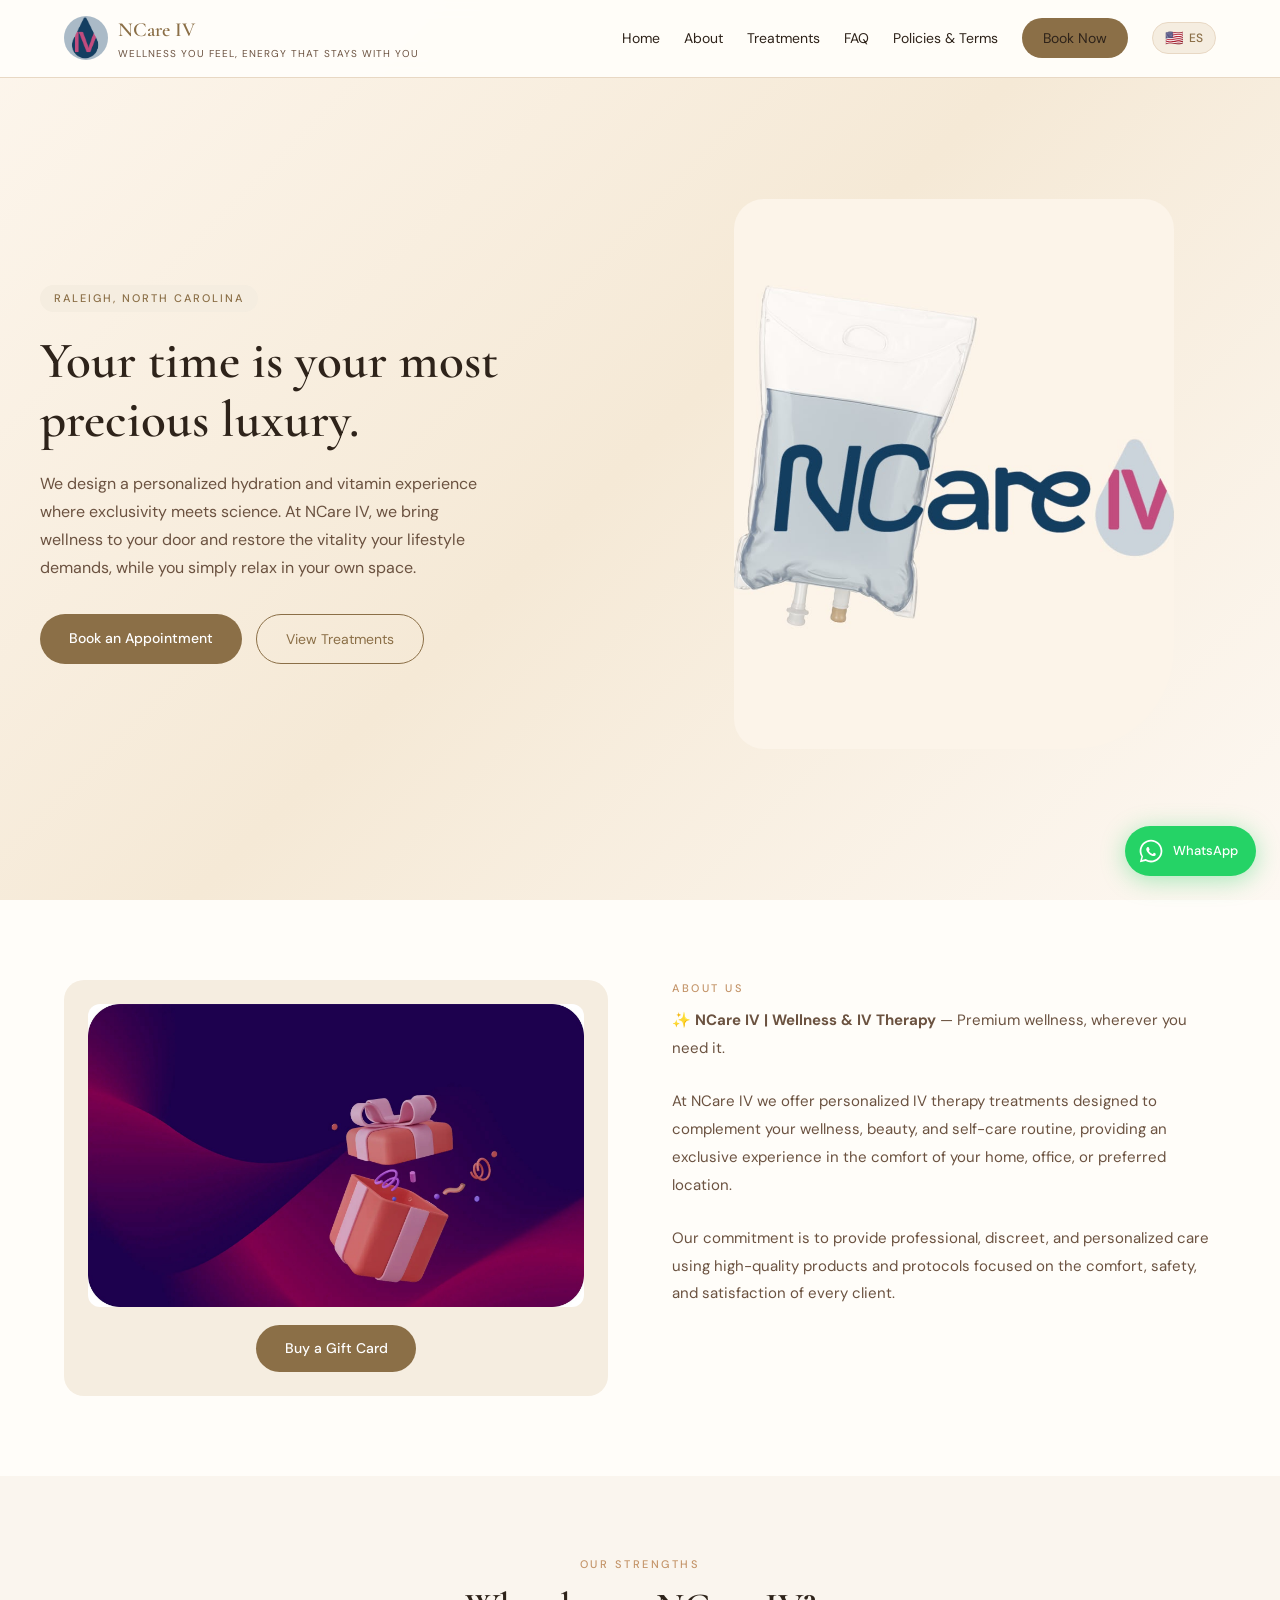
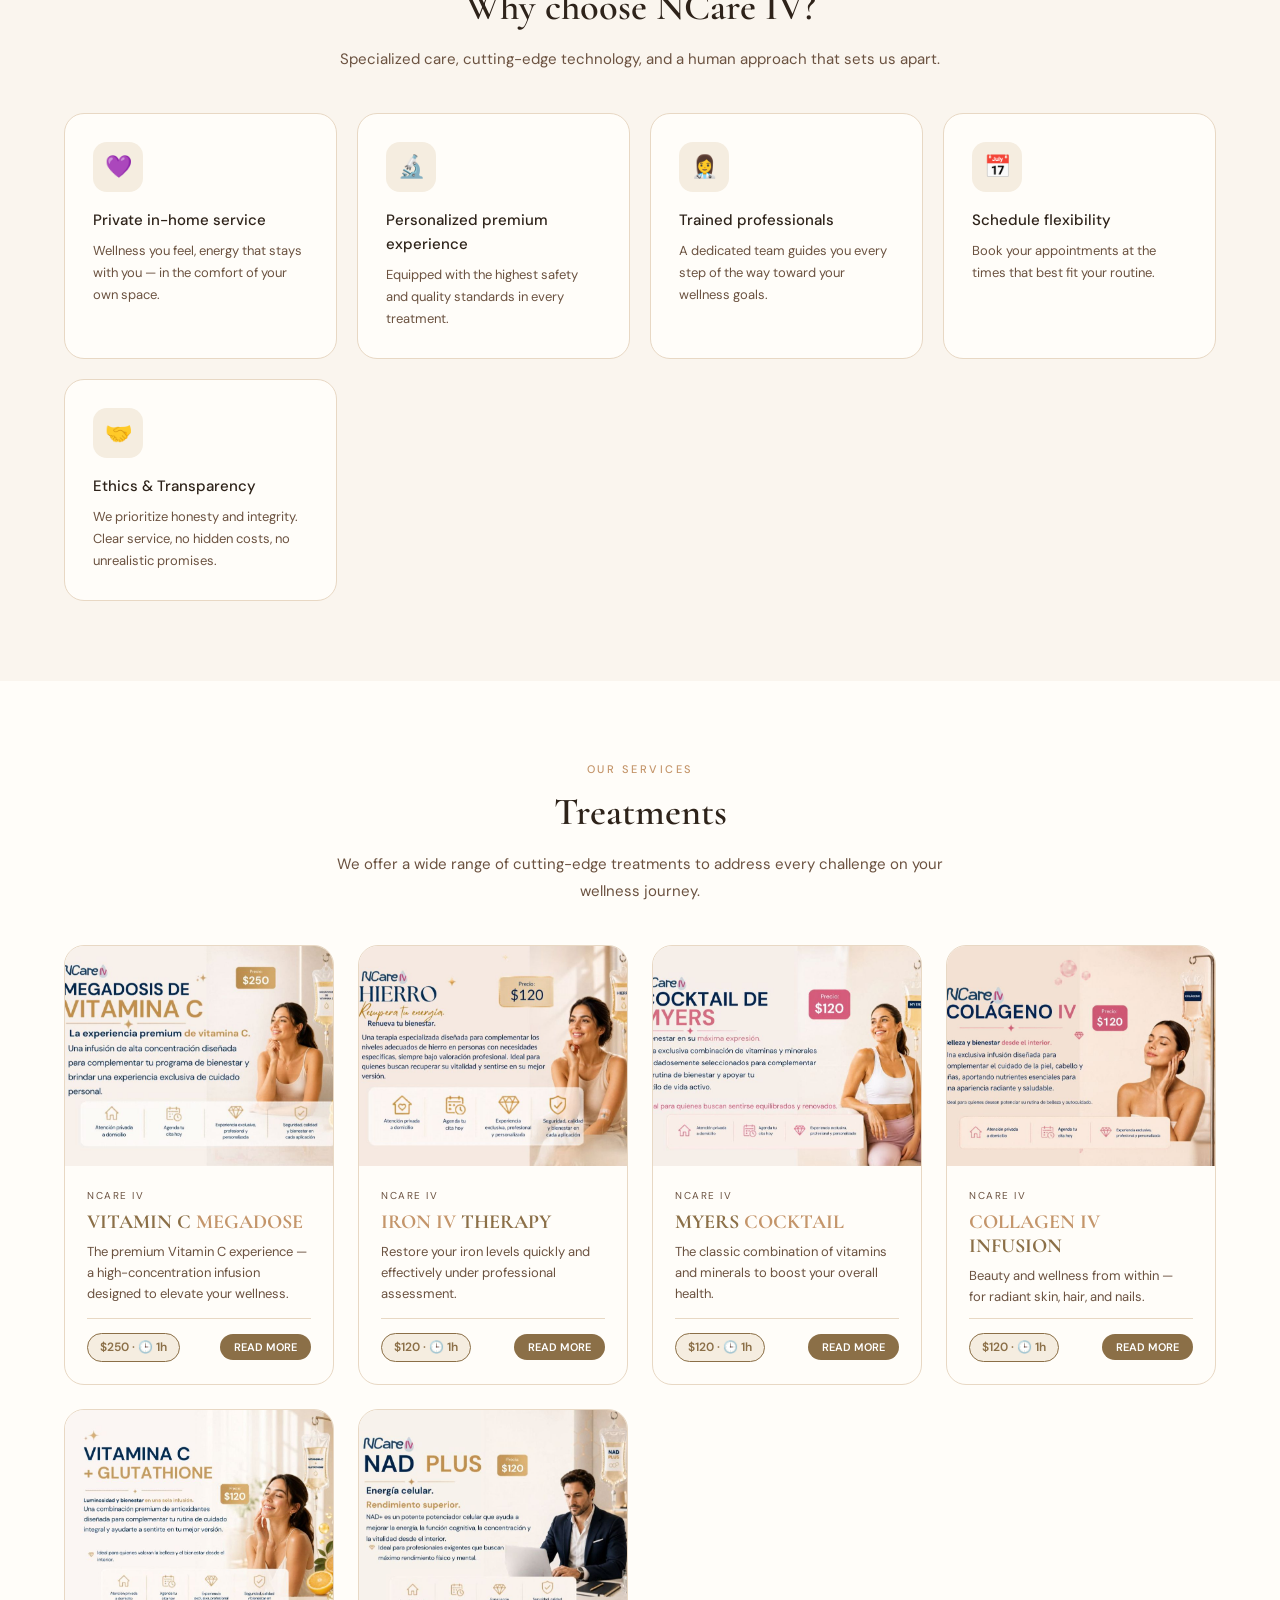
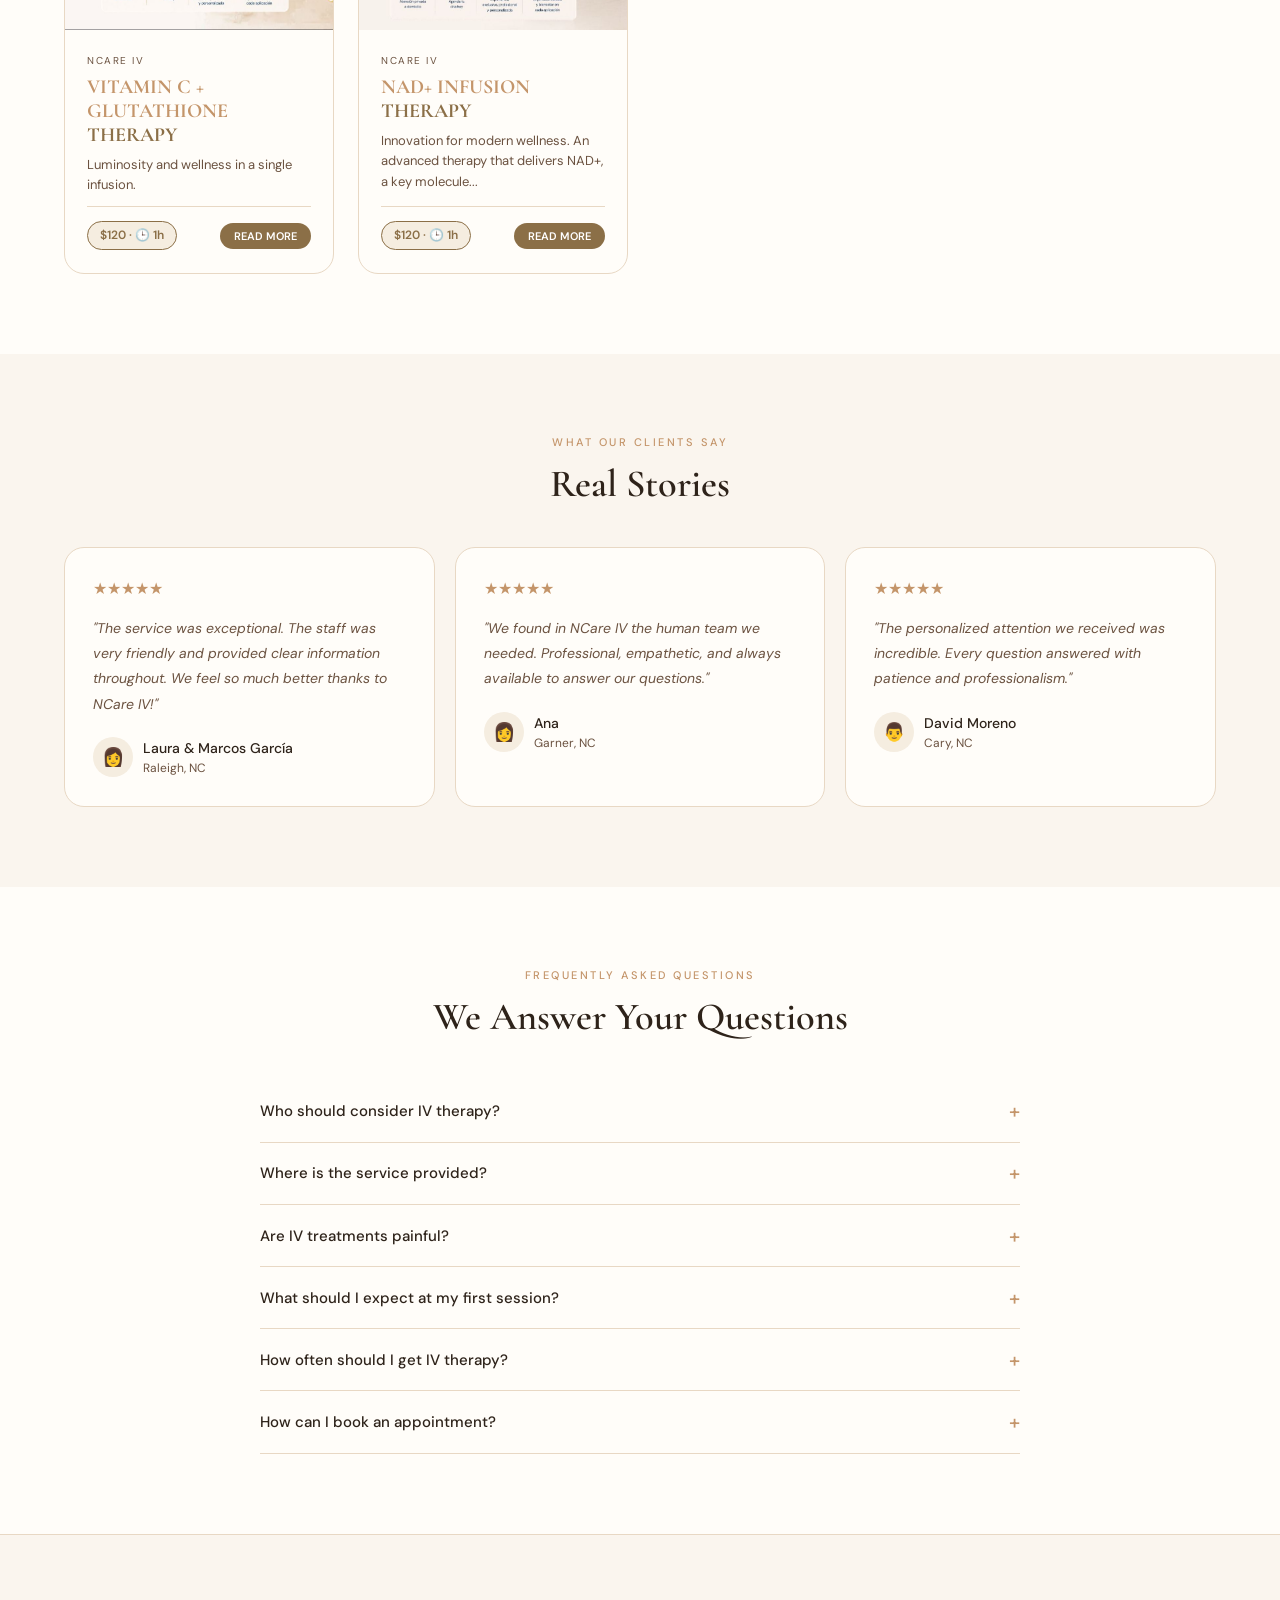
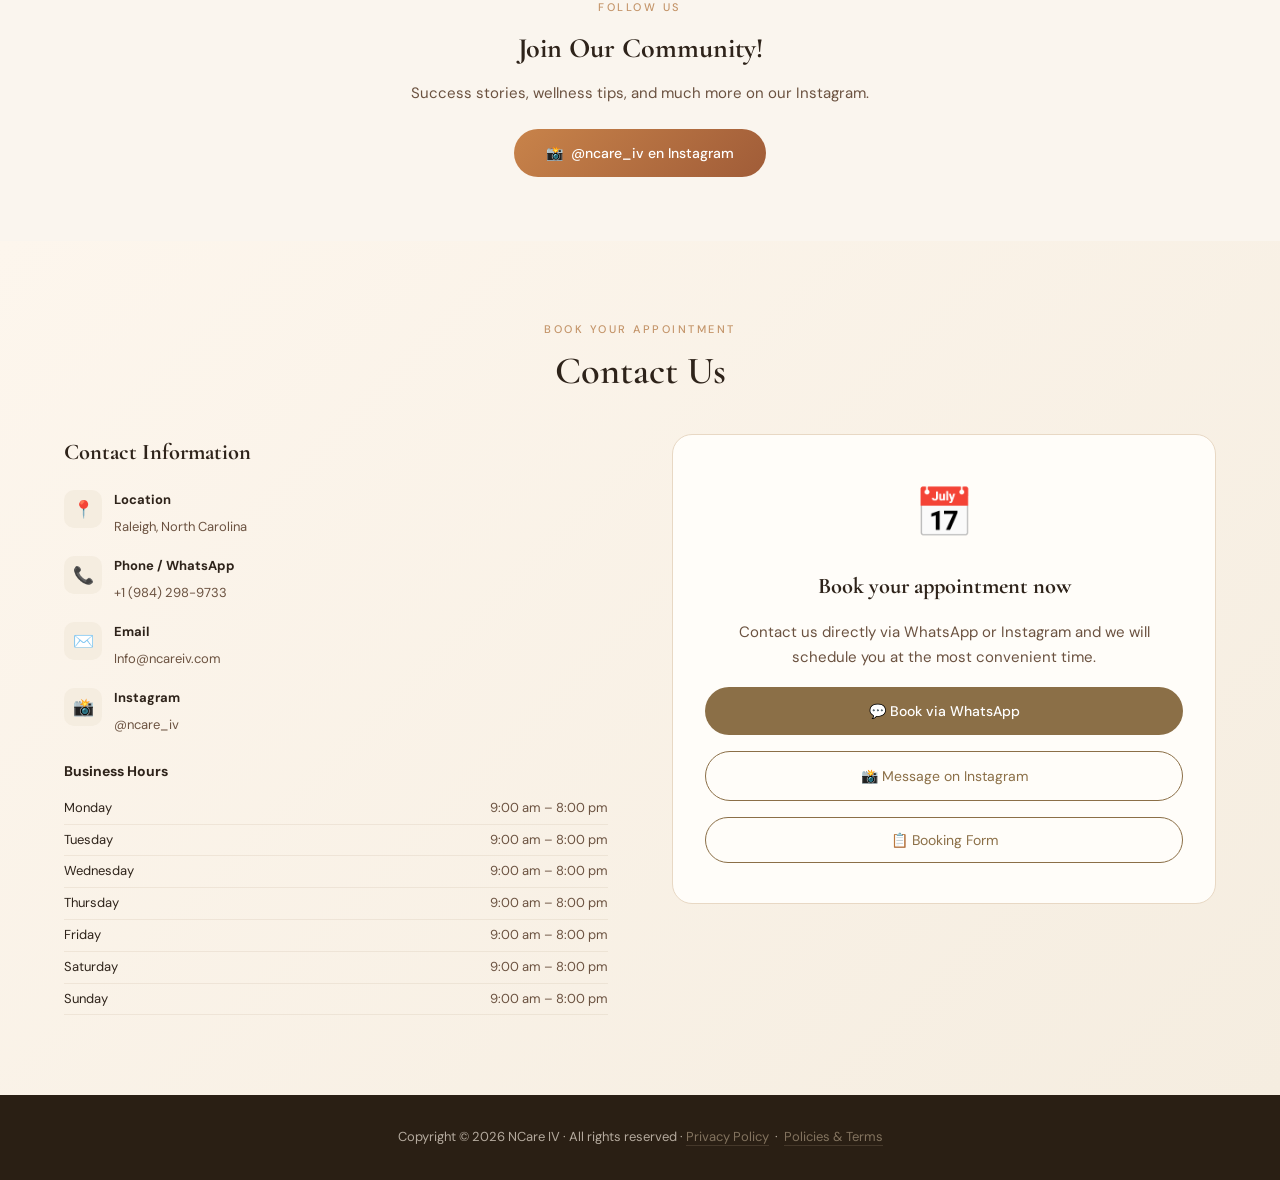
==== commit ab7f153c: "Make enviarFormulario function asynchronous" ====
--- a/index.html
+++ b/index.html
@@ -1103,7 +1103,7 @@
 function validarEmail(e){ return /^[a-zA-Z0-9._%+\-]+@[a-zA-Z0-9.\-]+\.[a-zA-Z]{2,}$/.test(e); }
 function validarTelefono(t){ return /^[\d\s\+\-\(\)]{7,20}$/.test(t); }
 
-function enviarFormulario(){
+async function enviarFormulario(){
   const t=i18n[currentLang];
   const errEl=document.getElementById('form-error');
   errEl.style.display='none'; errEl.style.color='#c0392b';
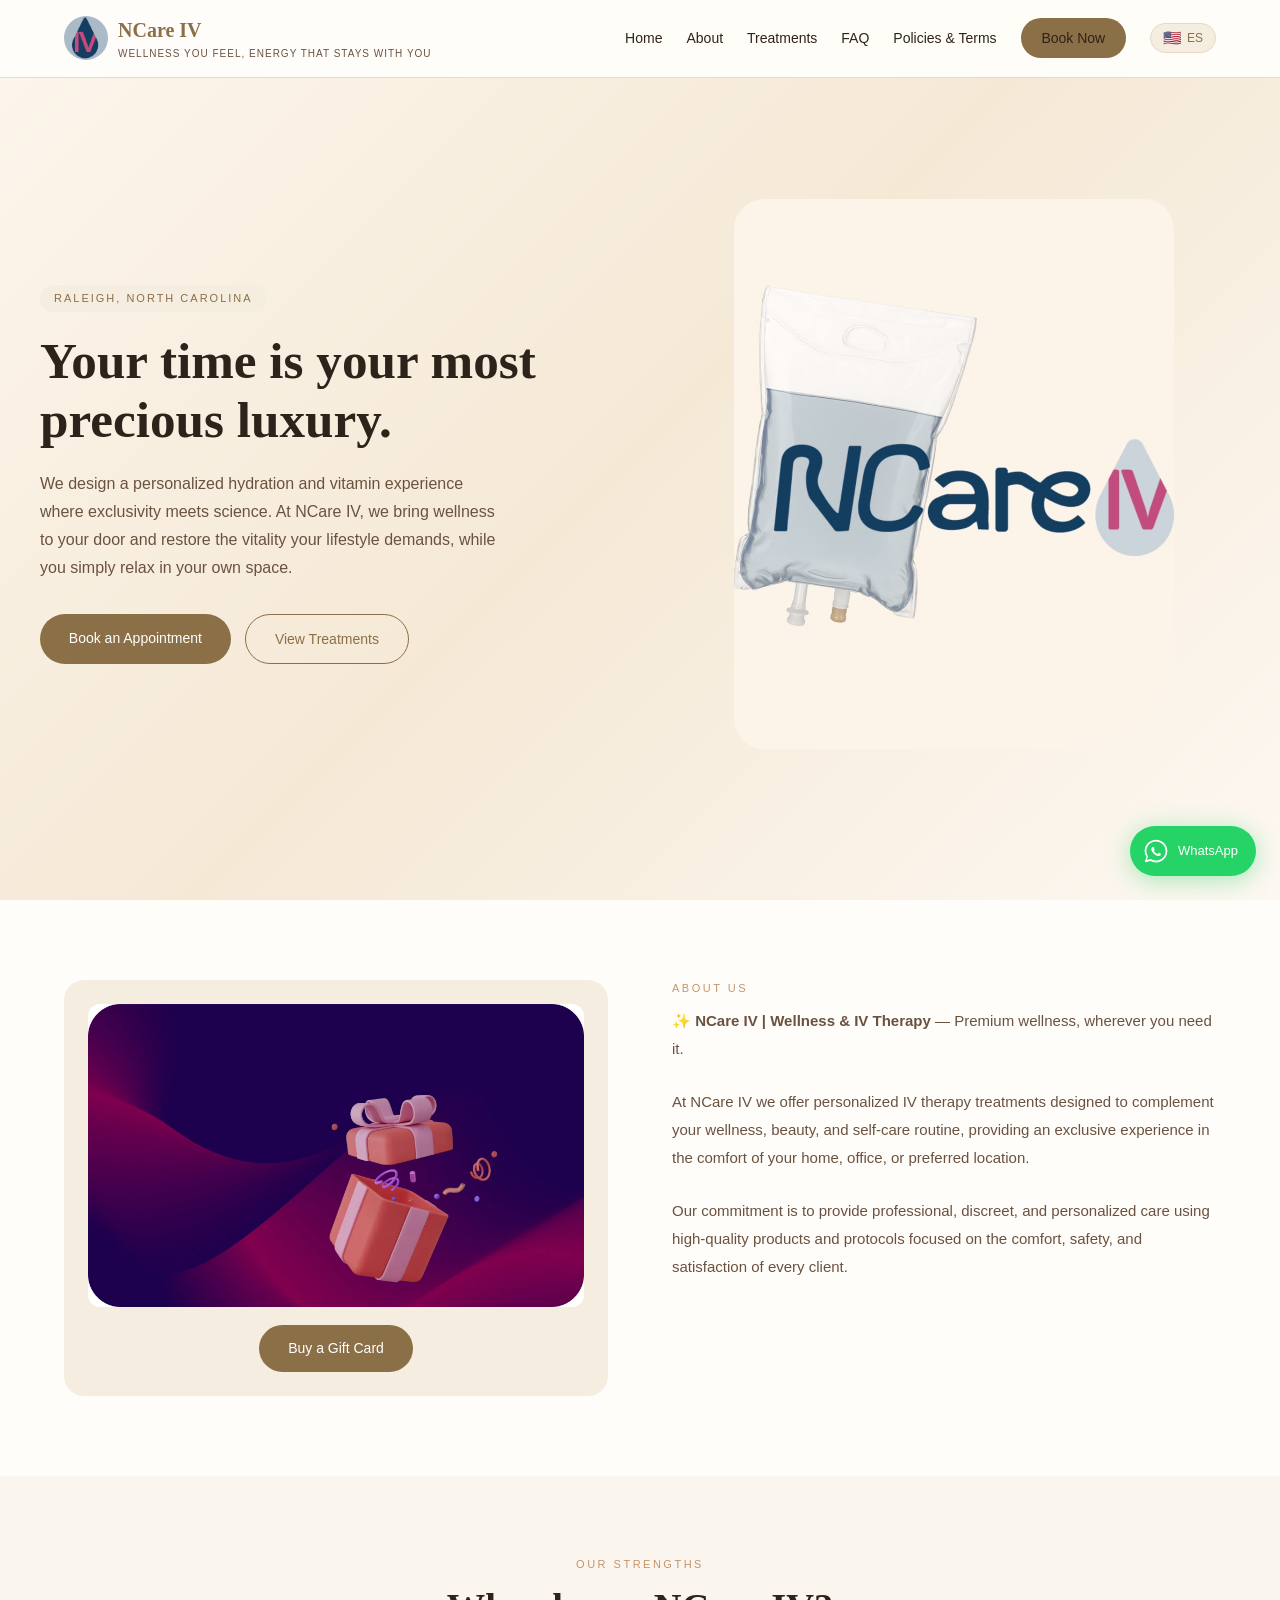
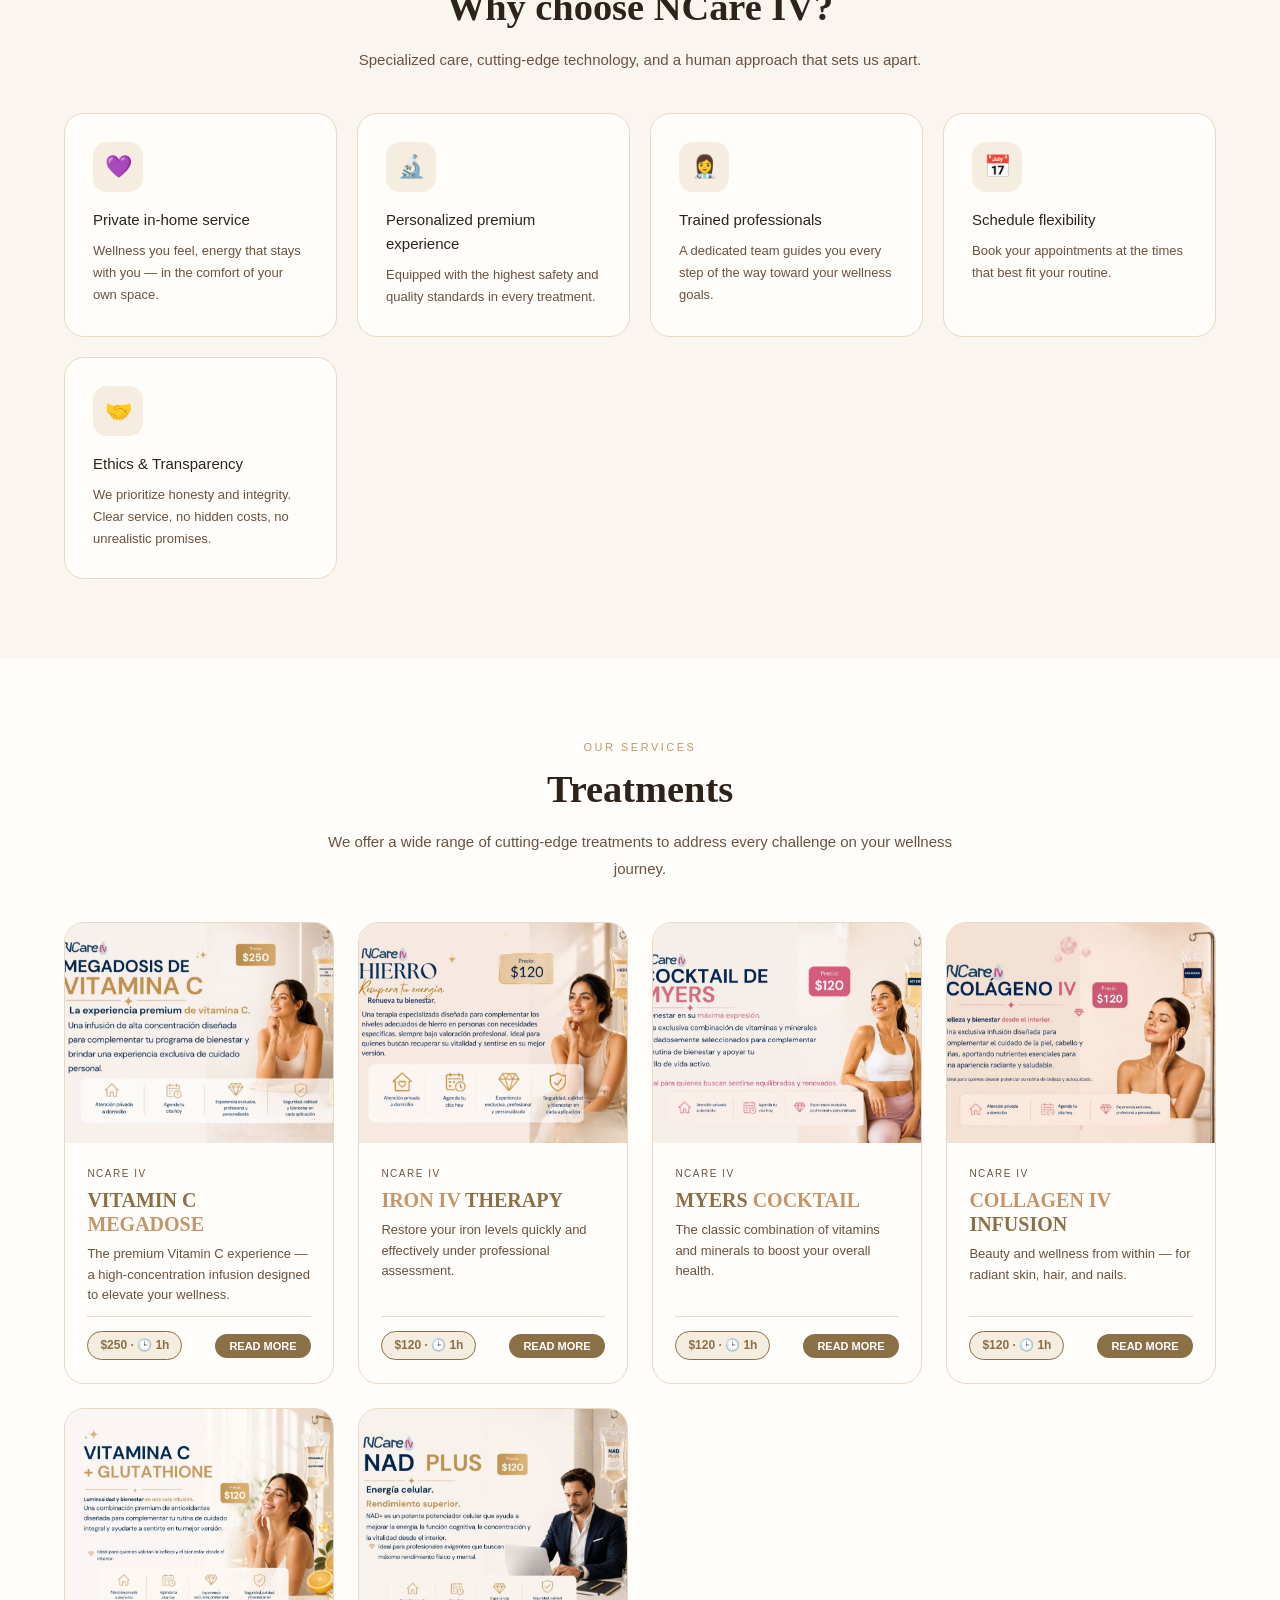
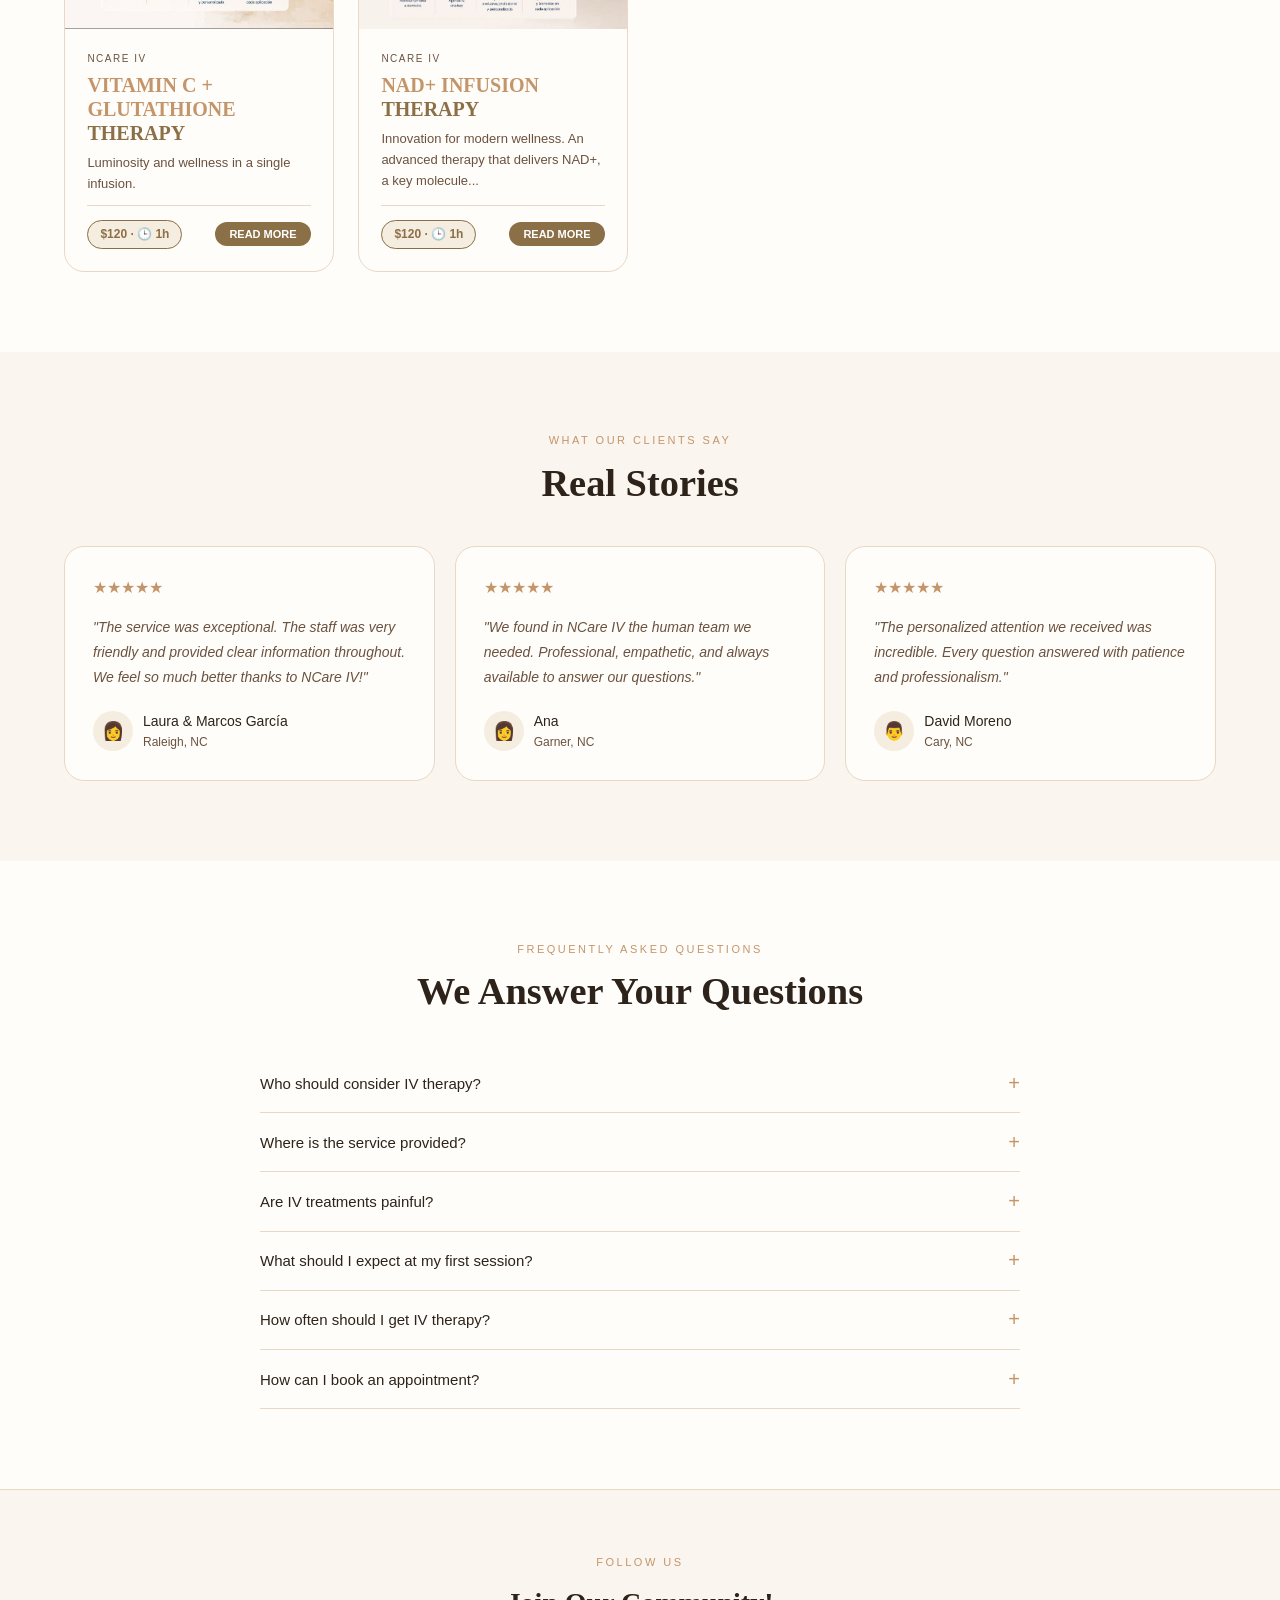
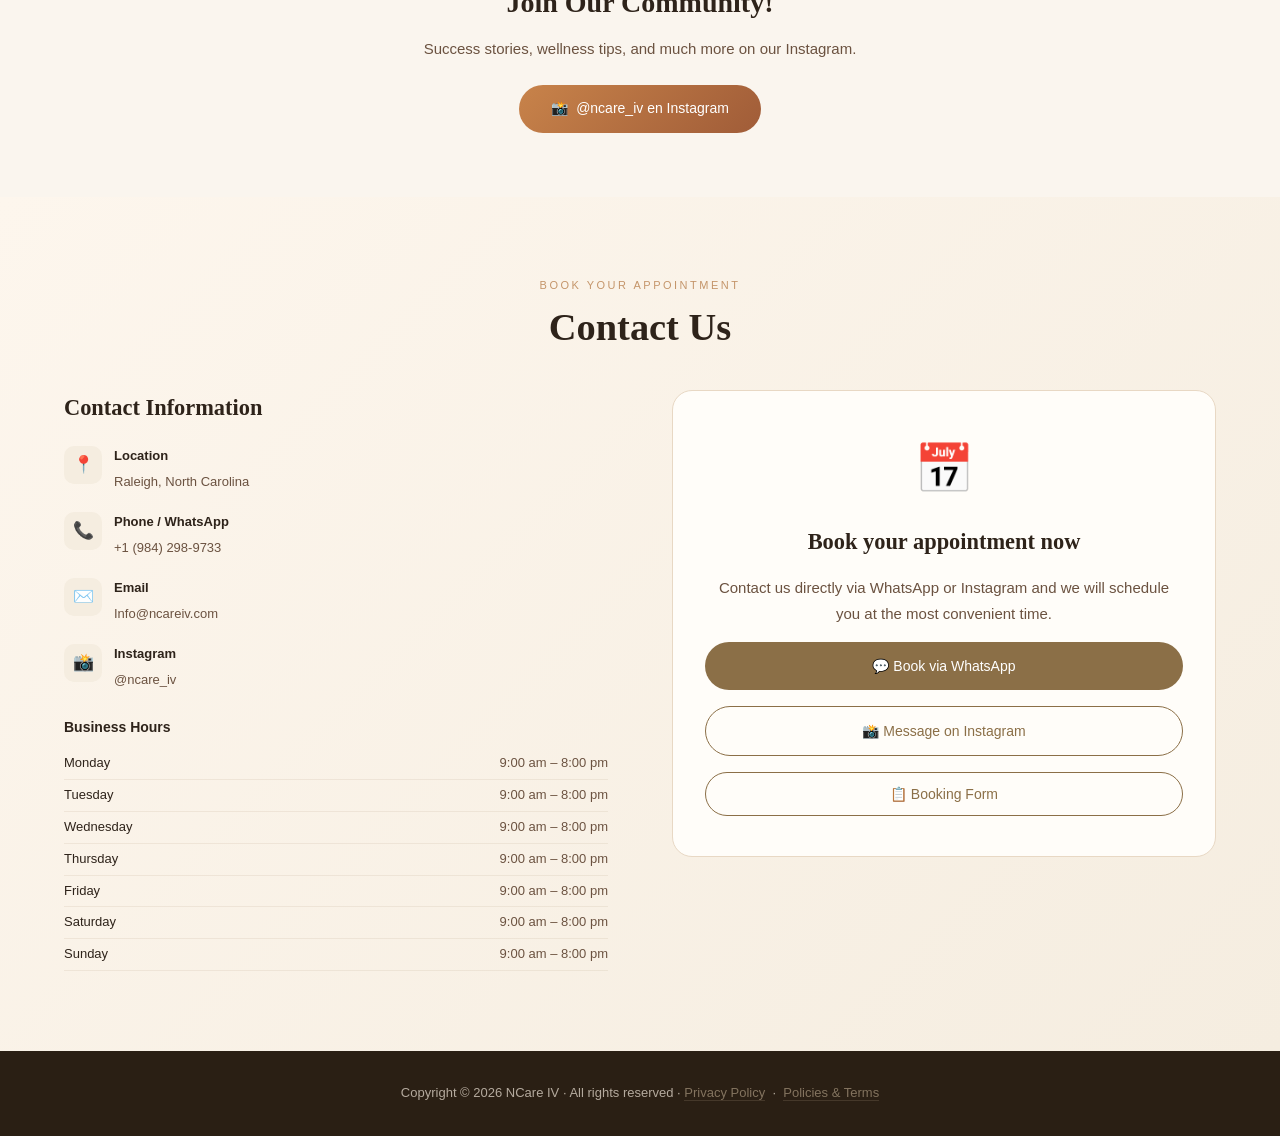
==== commit 72d47c3f: "Add files via upload" ====
--- a/index.html
+++ b/index.html
@@ -84,9 +84,7 @@
     });
   </script>
 
-  <script src="https://www.google.com/recaptcha/api.js" async defer></script>
-  <link rel="preconnect" href="https://fonts.googleapis.com">
-  <link href="https://fonts.googleapis.com/css2?family=Cormorant+Garamond:wght@400;600&family=DM+Sans:wght@400;500&display=swap" rel="stylesheet">
+  <link rel="stylesheet" href="assets/css/local-fonts.css">
 
   <style>
     :root {
@@ -256,6 +254,12 @@
     .form-lbl{display:block;font-size:12px;font-weight:500;color:var(--texto);margin-bottom:5px}
     .form-inp{width:100%;padding:.7rem .9rem;border:1.5px solid var(--borde);border-radius:10px;font-size:14px;font-family:var(--sans);color:var(--texto);background:var(--blanco);outline:none;transition:border .2s}
     .form-inp:focus{border-color:var(--prim)}
+    .local-captcha{margin-top:1rem;padding:.9rem;border:1.5px solid var(--borde);border-radius:12px;background:var(--prim-claro);flex-shrink:0}
+    .local-captcha-row{display:grid;grid-template-columns:1fr 96px;gap:10px;align-items:center}
+    .local-captcha-label{font-size:12px;color:var(--texto);line-height:1.4}
+    .local-captcha-question{font-weight:600;color:var(--prim)}
+    .local-captcha input{text-align:center;background:var(--blanco)}
+    .local-captcha-note{font-size:11px;color:var(--texto-suave);text-align:center;margin-top:6px}
     .check-item{display:flex;gap:10px;align-items:flex-start;margin-bottom:10px}
     .check-box{width:17px;height:17px;flex-shrink:0;margin-top:2px;accent-color:var(--prim);cursor:pointer}
     .check-item label{font-size:13px;color:var(--texto-suave);line-height:1.5;cursor:pointer}
@@ -264,6 +268,25 @@
     .spin-btn{background:var(--prim-claro);border:1px solid var(--borde);border-radius:6px;width:36px;height:28px;font-size:13px;cursor:pointer;color:var(--prim);font-family:var(--sans);transition:background .15s}
     .spin-btn:hover{background:var(--borde)}
     .spin-val{font-family:var(--serif);font-size:1.4rem;font-weight:600;color:var(--prim);min-width:52px;text-align:center;border:1.5px solid var(--borde);border-radius:8px;padding:4px 6px;background:var(--blanco)}
+
+    /* ── Calendario formulario ── */
+    .fcal-wrap{border:1.5px solid var(--borde);border-radius:var(--radius);overflow:hidden;background:var(--blanco);margin-bottom:2px}
+    .fcal-header{display:flex;align-items:center;justify-content:space-between;padding:8px 12px;background:var(--prim-claro);border-bottom:1px solid var(--borde)}
+    .fcal-nav{background:none;border:none;border-radius:50%;width:26px;height:26px;font-size:16px;cursor:pointer;color:var(--prim);display:flex;align-items:center;justify-content:center;transition:background .15s}
+    .fcal-nav:hover{background:var(--borde)}
+    .fcal-days-hdr{display:grid;grid-template-columns:repeat(7,1fr);text-align:center;padding:6px 6px 2px;gap:2px}
+    .fcal-days-hdr span{font-size:10px;font-weight:500;color:var(--texto-suave)}
+    .fcal-grid{display:grid;grid-template-columns:repeat(7,1fr);padding:3px 6px 8px;gap:2px}
+    .fcal-day{aspect-ratio:1;display:flex;align-items:center;justify-content:center;border-radius:50%;font-size:12px;cursor:pointer;color:var(--texto);transition:all .15s;border:none;background:none;font-family:var(--sans)}
+    .fcal-day:hover:not([disabled]){background:var(--prim-claro);color:var(--prim)}
+    .fcal-day.selected{background:var(--prim);color:#fff;font-weight:500}
+    .fcal-day.today:not(.selected){border:1.5px solid var(--prim);color:var(--prim)}
+    .fcal-day.other-month{color:var(--borde);cursor:default}
+    /* Time slots */
+    .ftime-wrap{display:flex;flex-wrap:wrap;gap:6px}
+    .ftime-slot{padding:5px 11px;border-radius:20px;border:1.5px solid var(--borde);font-size:12px;cursor:pointer;font-family:var(--sans);background:var(--blanco);color:var(--texto);transition:all .15s}
+    .ftime-slot:hover{border-color:var(--prim);color:var(--prim);background:var(--prim-claro)}
+    .ftime-slot.selected{background:var(--prim);color:#fff;border-color:var(--prim);font-weight:500}
     .form-grid-2{display:grid;grid-template-columns:1fr 1fr;gap:.9rem;margin-bottom:1rem}
     .form-separator{border:none;border-top:1px solid var(--borde);margin:1.2rem 0}
     .form-section-label{font-size:12px;letter-spacing:2px;text-transform:uppercase;color:var(--acento);font-weight:600;margin-bottom:10px;display:block}
@@ -685,14 +708,29 @@
       </div>
       <hr class="form-separator">
 
-      <!-- FECHA — ahora va primero, visible al abrir -->
-      <span class="form-section-label" data-i18n="fecha-title">Fecha *</span>
-      <div style="display:flex;gap:.6rem;align-items:flex-end;justify-content:center;">
-        <div><div class="spinner-label" data-i18n="dia">Día</div><div class="spinner-wrap"><button class="spin-btn" onclick="cambiarFecha('dia',1)">▲</button><div id="spin-dia" class="spin-val">01</div><button class="spin-btn" onclick="cambiarFecha('dia',-1)">▼</button></div></div>
-        <div style="font-size:1.4rem;color:var(--borde);padding-bottom:14px;">/</div>
-        <div><div class="spinner-label" data-i18n="mes">Mes</div><div class="spinner-wrap"><button class="spin-btn" onclick="cambiarFecha('mes',1)">▲</button><div id="spin-mes" class="spin-val">01</div><button class="spin-btn" onclick="cambiarFecha('mes',-1)">▼</button></div></div>
-        <div style="font-size:1.4rem;color:var(--borde);padding-bottom:14px;">/</div>
-        <div><div class="spinner-label" data-i18n="anio">Año</div><div class="spinner-wrap"><button class="spin-btn" onclick="cambiarFecha('anio',1)">▲</button><div id="spin-anio" class="spin-val">2026</div><button class="spin-btn" onclick="cambiarFecha('anio',-1)">▼</button></div></div>
+      <!-- FECHA Y HORA — calendario visual -->
+      <span class="form-section-label" data-i18n="fecha-title">Fecha y Hora de Cita *</span>
+
+      <!-- Calendario -->
+      <div class="fcal-wrap">
+        <div class="fcal-header">
+          <button class="fcal-nav" onclick="fCalNav(-1)">‹</button>
+          <span id="fcal-label" style="font-size:13px;font-weight:500;color:var(--texto)"></span>
+          <button class="fcal-nav" onclick="fCalNav(1)">›</button>
+        </div>
+        <div class="fcal-days-hdr">
+          <span data-i18n="cal-do">Do</span><span data-i18n="cal-lu">Lu</span><span data-i18n="cal-ma">Ma</span>
+          <span data-i18n="cal-mi">Mi</span><span data-i18n="cal-ju">Ju</span><span data-i18n="cal-vi">Vi</span><span data-i18n="cal-sa">Sa</span>
+        </div>
+        <div class="fcal-grid" id="fcal-grid"></div>
+        <input type="hidden" id="fcal-value">
+      </div>
+
+      <!-- Horarios -->
+      <div style="margin-top:10px">
+        <p style="font-size:11px;color:var(--texto-suave);margin-bottom:8px;" data-i18n="hora-label">Selecciona un horario:</p>
+        <div class="ftime-wrap" id="ftime-slots"></div>
+        <input type="hidden" id="ftime-value" value="9:00 AM">
       </div>
 
       <hr class="form-separator">
@@ -723,11 +761,17 @@
       <input type="text" id="hp-field" name="website" tabindex="-1" autocomplete="off">
     </div>
 
-    <!-- reCAPTCHA v2 -->
-    <div style="margin-top:1rem;display:flex;justify-content:center;flex-shrink:0;">
-      <div class="g-recaptcha" data-sitekey="6LcehBotAAAAAP0rVF3sV10YXJKedi8WM2lLhsVI" data-theme="light"></div>
-    </div>
-    <p style="font-size:11px;color:var(--texto-suave);text-align:center;margin-top:6px;flex-shrink:0;" data-i18n="recaptcha-msg">🔒 Formulario protegido por reCAPTCHA</p>
+    <!-- Captcha propio ligero -->
+    <div class="local-captcha">
+      <div class="local-captcha-row">
+        <label class="local-captcha-label" for="captcha-answer">
+          <span data-i18n="captcha-label">Verificación rápida</span><br>
+          <span id="captcha-question" class="local-captcha-question"></span>
+        </label>
+        <input id="captcha-answer" class="form-inp" type="text" inputmode="numeric" autocomplete="off" aria-describedby="captcha-note">
+      </div>
+      <p id="captcha-note" class="local-captcha-note" data-i18n="captcha-msg">Protección propia sin servicios externos.</p>
+    </div>
 
     <p id="form-error" style="font-size:13px;margin-top:.75rem;display:none;flex-shrink:0;"></p>
     <button onclick="enviarFormulario()" class="btn-entendido" style="margin-top:.5rem;flex-shrink:0;" data-i18n="form-send">✉️ Enviar Formulario a NCare IV</button>
@@ -848,9 +892,11 @@
     'c4':'Entiendo que los resultados pueden variar y que no se garantiza ningún resultado específico.',
     'c5':'Doy mi consentimiento voluntario para recibir el tratamiento de Terapia IV.',
     'firma-title':'Firma Digital *','firma-desc':'Dibuja tu firma en el recuadro (dedo en móvil / mouse en computadora):','firma-limpiar':'Limpiar',
-    'fecha-title':'Fecha *','dia':'Día','mes':'Mes','anio':'Año',
+    'fecha-title':'Fecha y Hora de Cita *','hora-label':'Selecciona un horario:',
+    'cal-do':'Do','cal-lu':'Lu','cal-ma':'Ma','cal-mi':'Mi','cal-ju':'Ju','cal-vi':'Vi','cal-sa':'Sa',
     'form-aviso':'✨💧 Al enviar este formulario, acepto recibir los servicios de Terapia IV y confirmo que he leído y comprendido la información anterior.',
-    'recaptcha-msg':'🔒 Formulario protegido por reCAPTCHA',
+    'captcha-label':'Verificación rápida',
+    'captcha-msg':'Protección propia sin servicios externos.',
     'form-send':'✉️ Enviar Formulario a NCare IV',
     'err-campos':'⚠️ Por favor completa todos los campos obligatorios.',
     'err-email':'⚠️ El formato del email no es válido.',
@@ -858,7 +904,7 @@
     'err-nombre':'⚠️ El nombre solo puede contener letras y espacios.',
     'err-checks':'⚠️ Debes marcar todas las casillas de consentimiento.',
     'err-firma':'⚠️ Por favor dibuja tu firma en el recuadro.',
-    'err-recaptcha':'⚠️ Por favor marca el checkbox "No soy un robot".',
+    'err-captcha':'⚠️ La verificación no es correcta. Inténtalo de nuevo.',
     'err-rate':'⚠️ Has alcanzado el límite de envíos. Contáctanos por WhatsApp.',
     'err-tiempo':'⚠️ Por favor tómate un momento para revisar el formulario antes de enviarlo.',
     'ok-msg':'✅ ¡Listo! Se abrirá tu app de correo para enviar el formulario.',
@@ -960,9 +1006,11 @@
     'c4':'I understand that results may vary and that no specific outcome is guaranteed.',
     'c5':'I voluntarily consent to receive IV Therapy treatment.',
     'firma-title':'Digital Signature *','firma-desc':'Draw your signature in the box (finger on mobile / mouse on desktop):','firma-limpiar':'Clear',
-    'fecha-title':'Date *','dia':'Day','mes':'Month','anio':'Year',
+    'fecha-title':'Appointment Date & Time *','hora-label':'Select a time slot:',
+    'cal-do':'Su','cal-lu':'Mo','cal-ma':'Tu','cal-mi':'We','cal-ju':'Th','cal-vi':'Fr','cal-sa':'Sa',
     'form-aviso':'✨💧 By submitting this form, I agree to receive IV Therapy services and confirm I have read and understood the information above.',
-    'recaptcha-msg':'🔒 Form protected by reCAPTCHA',
+    'captcha-label':'Quick verification',
+    'captcha-msg':'Built-in protection without external services.',
     'form-send':'✉️ Send Form to NCare IV',
     'err-campos':'⚠️ Please complete all required fields.',
     'err-email':'⚠️ Please enter a valid email address.',
@@ -970,7 +1018,7 @@
     'err-nombre':'⚠️ Name may only contain letters and spaces.',
     'err-checks':'⚠️ You must check all consent boxes.',
     'err-firma':'⚠️ Please draw your signature in the box.',
-    'err-recaptcha':'⚠️ Please check the "I am not a robot" box.',
+    'err-captcha':'⚠️ The verification answer is not correct. Please try again.',
     'err-rate':'⚠️ Submission limit reached. Please contact us via WhatsApp.',
     'err-tiempo':'⚠️ Please take a moment to review the form before submitting.',
     'ok-msg':'✅ Done! Your email app will open to send the form.',
@@ -1083,11 +1131,32 @@
 /* ════════ FORMULARIO SEGURO ════════ */
 let intentosEnvio=0; const MAX_INTENTOS=3;
 let tiempoAperturaForm=0; const TIEMPO_MIN_MS=10000;
+let captchaResultado=null;
+
+function generarCaptcha(){
+  const a=Math.floor(Math.random()*8)+2;
+  const b=Math.floor(Math.random()*8)+2;
+  const resta=Math.random()>.55;
+  captchaResultado=resta?Math.max(a,b)-Math.min(a,b):a+b;
+  const pregunta=resta
+    ? `${Math.max(a,b)} - ${Math.min(a,b)} = ?`
+    : `${a} + ${b} = ?`;
+  const q=document.getElementById('captcha-question');
+  const input=document.getElementById('captcha-answer');
+  if(q) q.textContent=pregunta;
+  if(input) input.value='';
+}
+
+function captchaValido(){
+  const input=document.getElementById('captcha-answer');
+  return input && Number(input.value.trim())===captchaResultado;
+}
 
 function abrirFormulario(){
   document.getElementById('popup-formulario').classList.add('visible');
   document.body.style.overflow='hidden';
   tiempoAperturaForm=Date.now();
+  generarCaptcha();
   initCanvas(); initFecha();
 }
 function cerrarFormulario(){
@@ -1119,7 +1188,20 @@
   const direccion=sanitizar(document.getElementById('f-direccion').value);
   const mensaje=sanitizar(document.getElementById('f-mensaje').value);
   const checks=['c1','c2','c3','c4','c5'].every(id=>document.getElementById(id).checked);
-  const fecha=`${String(fechaState.dia).padStart(2,'0')}/${String(fechaState.mes).padStart(2,'0')}/${fechaState.anio}`;
+  const fcalVal  = document.getElementById('fcal-value')?.value || '';
+  const ftimeVal = document.getElementById('ftime-value')?.value || '';
+
+  if (!fcalVal) {
+    errEl.textContent = currentLang === 'en' ? '⚠️ Please select an appointment date.' : '⚠️ Por favor selecciona una fecha de cita.';
+    errEl.style.display = 'block'; return;
+  }
+  if (!ftimeVal) {
+    errEl.textContent = currentLang === 'en' ? '⚠️ Please select an appointment time.' : '⚠️ Por favor selecciona un horario.';
+    errEl.style.display = 'block'; return;
+  }
+
+  const [fy, fm, fd] = fcalVal.split('-');
+  const fecha = `${fd}/${fm}/${fy} ${ftimeVal}`;
 
   if(!nombre||!telefono||!email||!tratamiento||!direccion){ errEl.textContent=t['err-campos']; errEl.style.display='block'; return; }
   if(!validarEmail(email)){ errEl.textContent=t['err-email']; errEl.style.display='block'; return; }
@@ -1127,8 +1209,7 @@
   if(!/^[a-zA-ZáéíóúÁÉÍÓÚñÑüÜ\s\-'\.]{2,80}$/.test(nombre)){ errEl.textContent=t['err-nombre']; errEl.style.display='block'; return; }
   if(!checks){ errEl.textContent=t['err-checks']; errEl.style.display='block'; return; }
   if(firmaVacia){ errEl.textContent=t['err-firma']; errEl.style.display='block'; return; }
-  const recap=typeof grecaptcha!=='undefined'?grecaptcha.getResponse():'';
-  if(!recap){ errEl.textContent=t['err-recaptcha']; errEl.style.display='block'; return; }
+  if(!captchaValido()){ errEl.textContent=t['err-captcha']; errEl.style.display='block'; generarCaptcha(); return; }
 
   intentosEnvio++;
 
@@ -1174,7 +1255,7 @@
         });
         limpiarFirma();
         initFecha();
-        if (typeof grecaptcha !== 'undefined') grecaptcha.reset();
+        generarCaptcha();
         if (btnSend) {
           btnSend.disabled = false;
           btnSend.textContent = currentLang === 'en'
@@ -1202,26 +1283,106 @@
         ? '✉️ Send Form to NCare IV'
         : '✉️ Enviar Formulario a NCare IV';
     }
-    if (typeof grecaptcha !== 'undefined') grecaptcha.reset();
+    generarCaptcha();
   }
 }
 
 /* ════════ FECHA SPINNER ════════ */
-const fechaState={dia:1,mes:1,anio:2026};
-function initFecha(){
-  const h=new Date(); fechaState.dia=h.getDate(); fechaState.mes=h.getMonth()+1; fechaState.anio=h.getFullYear();
-  renderFecha();
-}
-function renderFecha(){
-  document.getElementById('spin-dia').textContent=String(fechaState.dia).padStart(2,'0');
-  document.getElementById('spin-mes').textContent=String(fechaState.mes).padStart(2,'0');
-  document.getElementById('spin-anio').textContent=fechaState.anio;
-}
-function cambiarFecha(campo,delta){
-  if(campo==='dia')      fechaState.dia=((fechaState.dia-1+delta+31)%31)+1;
-  else if(campo==='mes') fechaState.mes=((fechaState.mes-1+delta+12)%12)+1;
-  else                   fechaState.anio=Math.max(2024,Math.min(2035,fechaState.anio+delta));
-  renderFecha();
+/* ════════ CALENDARIO FORMULARIO ════════ */
+const FCAL_MESES_ES = ['Enero','Febrero','Marzo','Abril','Mayo','Junio','Julio','Agosto','Septiembre','Octubre','Noviembre','Diciembre'];
+const FCAL_MESES_EN = ['January','February','March','April','May','June','July','August','September','October','November','December'];
+const FCAL_HORAS = ['9:00 AM','10:00 AM','11:00 AM','12:00 PM','1:00 PM','2:00 PM','3:00 PM','4:00 PM','5:00 PM','6:00 PM','7:00 PM','8:00 PM'];
+
+let fCalYear, fCalMonth, fCalSelected = null;
+
+function initFecha() {
+  const now  = new Date();
+  fCalYear   = now.getFullYear();
+  fCalMonth  = now.getMonth();
+  fCalSelected = null;
+  document.getElementById('fcal-value').value  = '';
+  document.getElementById('ftime-value').value = '9:00 AM';
+  renderFCal();
+  renderFTimeSlots();
+}
+
+function renderFCal() {
+  const meses = currentLang === 'en' ? FCAL_MESES_EN : FCAL_MESES_ES;
+  document.getElementById('fcal-label').textContent = `${meses[fCalMonth]} ${fCalYear}`;
+  const grid = document.getElementById('fcal-grid');
+  grid.innerHTML = '';
+  const firstDay    = new Date(fCalYear, fCalMonth, 1).getDay();
+  const daysInMonth = new Date(fCalYear, fCalMonth+1, 0).getDate();
+  const today       = new Date();
+
+  for (let i = 0; i < firstDay; i++) {
+    const el = document.createElement('button');
+    el.className = 'fcal-day other-month'; el.disabled = true; el.textContent = '';
+    grid.appendChild(el);
+  }
+  for (let d = 1; d <= daysInMonth; d++) {
+    const el      = document.createElement('button');
+    const dateStr = `${fCalYear}-${String(fCalMonth+1).padStart(2,'0')}-${String(d).padStart(2,'0')}`;
+    el.className  = 'fcal-day';
+    el.textContent = d;
+    const thisDate = new Date(fCalYear, fCalMonth, d);
+    if (thisDate.toDateString() === today.toDateString()) el.classList.add('today');
+    if (fCalSelected === dateStr) el.classList.add('selected');
+    el.onclick = () => { fCalSelected = dateStr; document.getElementById('fcal-value').value = dateStr; renderFCal(); cargarDisponibilidad(dateStr); };
+    grid.appendChild(el);
+  }
+}
+
+function fCalNav(delta) {
+  fCalMonth += delta;
+  if (fCalMonth > 11) { fCalMonth = 0;  fCalYear++; }
+  if (fCalMonth < 0)  { fCalMonth = 11; fCalYear--; }
+  renderFCal();
+}
+
+function renderFTimeSlots(ocupadas = []) {
+  const wrap = document.getElementById('ftime-slots');
+  if (!wrap) return;
+  wrap.innerHTML = '';
+  const selectedVal = document.getElementById('ftime-value').value || '';
+  const labelOcupado = currentLang === 'en' ? 'Not available' : 'No disponible';
+
+  FCAL_HORAS.forEach(h => {
+    const isOcupado = ocupadas.includes(h);
+    const el = document.createElement('button');
+    el.style.cssText = isOcupado
+      ? 'padding:5px 11px;border-radius:20px;border:1.5px solid var(--borde);font-size:12px;font-family:var(--sans);background:#f5f5f5;color:#bbb;cursor:not-allowed;text-decoration:line-through'
+      : '';
+    el.className = isOcupado ? '' : 'ftime-slot' + (h === selectedVal ? ' selected' : '');
+    el.textContent = isOcupado ? `${h} — ${labelOcupado}` : h;
+    el.disabled = isOcupado;
+    if (!isOcupado) {
+      el.onclick = () => {
+        document.querySelectorAll('.ftime-slot').forEach(s => s.classList.remove('selected'));
+        el.classList.add('selected');
+        document.getElementById('ftime-value').value = h;
+      };
+    }
+    wrap.appendChild(el);
+  });
+}
+
+async function cargarDisponibilidad(dateStr) {
+  const wrap = document.getElementById('ftime-slots');
+  if (!wrap) return;
+  // Mostrar loading en los slots
+  wrap.innerHTML = '<span style="font-size:12px;color:var(--texto-suave)">Verificando disponibilidad...</span>';
+  document.getElementById('ftime-value').value = '';
+
+  try {
+    const WORKER_URL = 'https://ncareiv-worker.shucleleon.workers.dev';
+    const res  = await fetch(`${WORKER_URL}/disponibilidad?fecha=${dateStr}`);
+    const data = await res.json();
+    renderFTimeSlots(data.ocupadas || []);
+  } catch(e) {
+    // Si falla la consulta, mostrar todos disponibles
+    renderFTimeSlots([]);
+  }
 }
 
 /* ════════ FIRMA CANVAS ════════ */
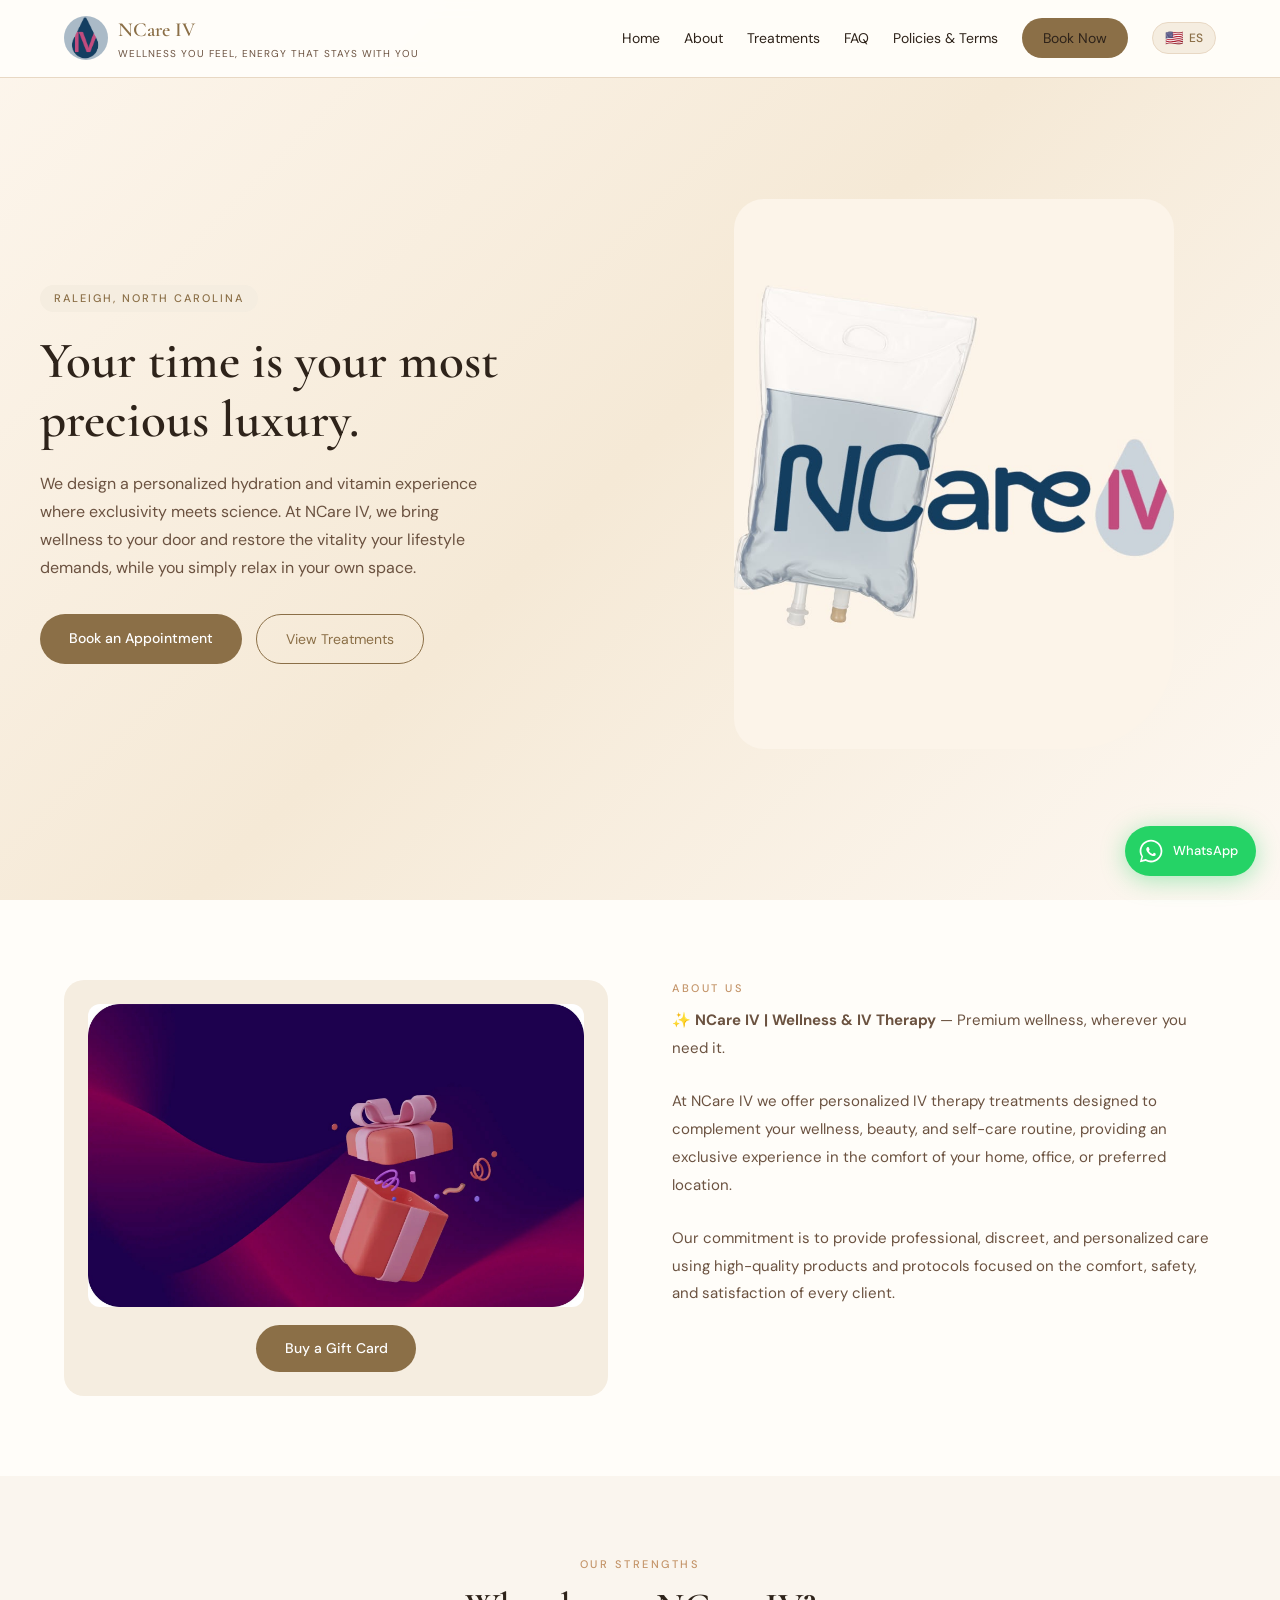
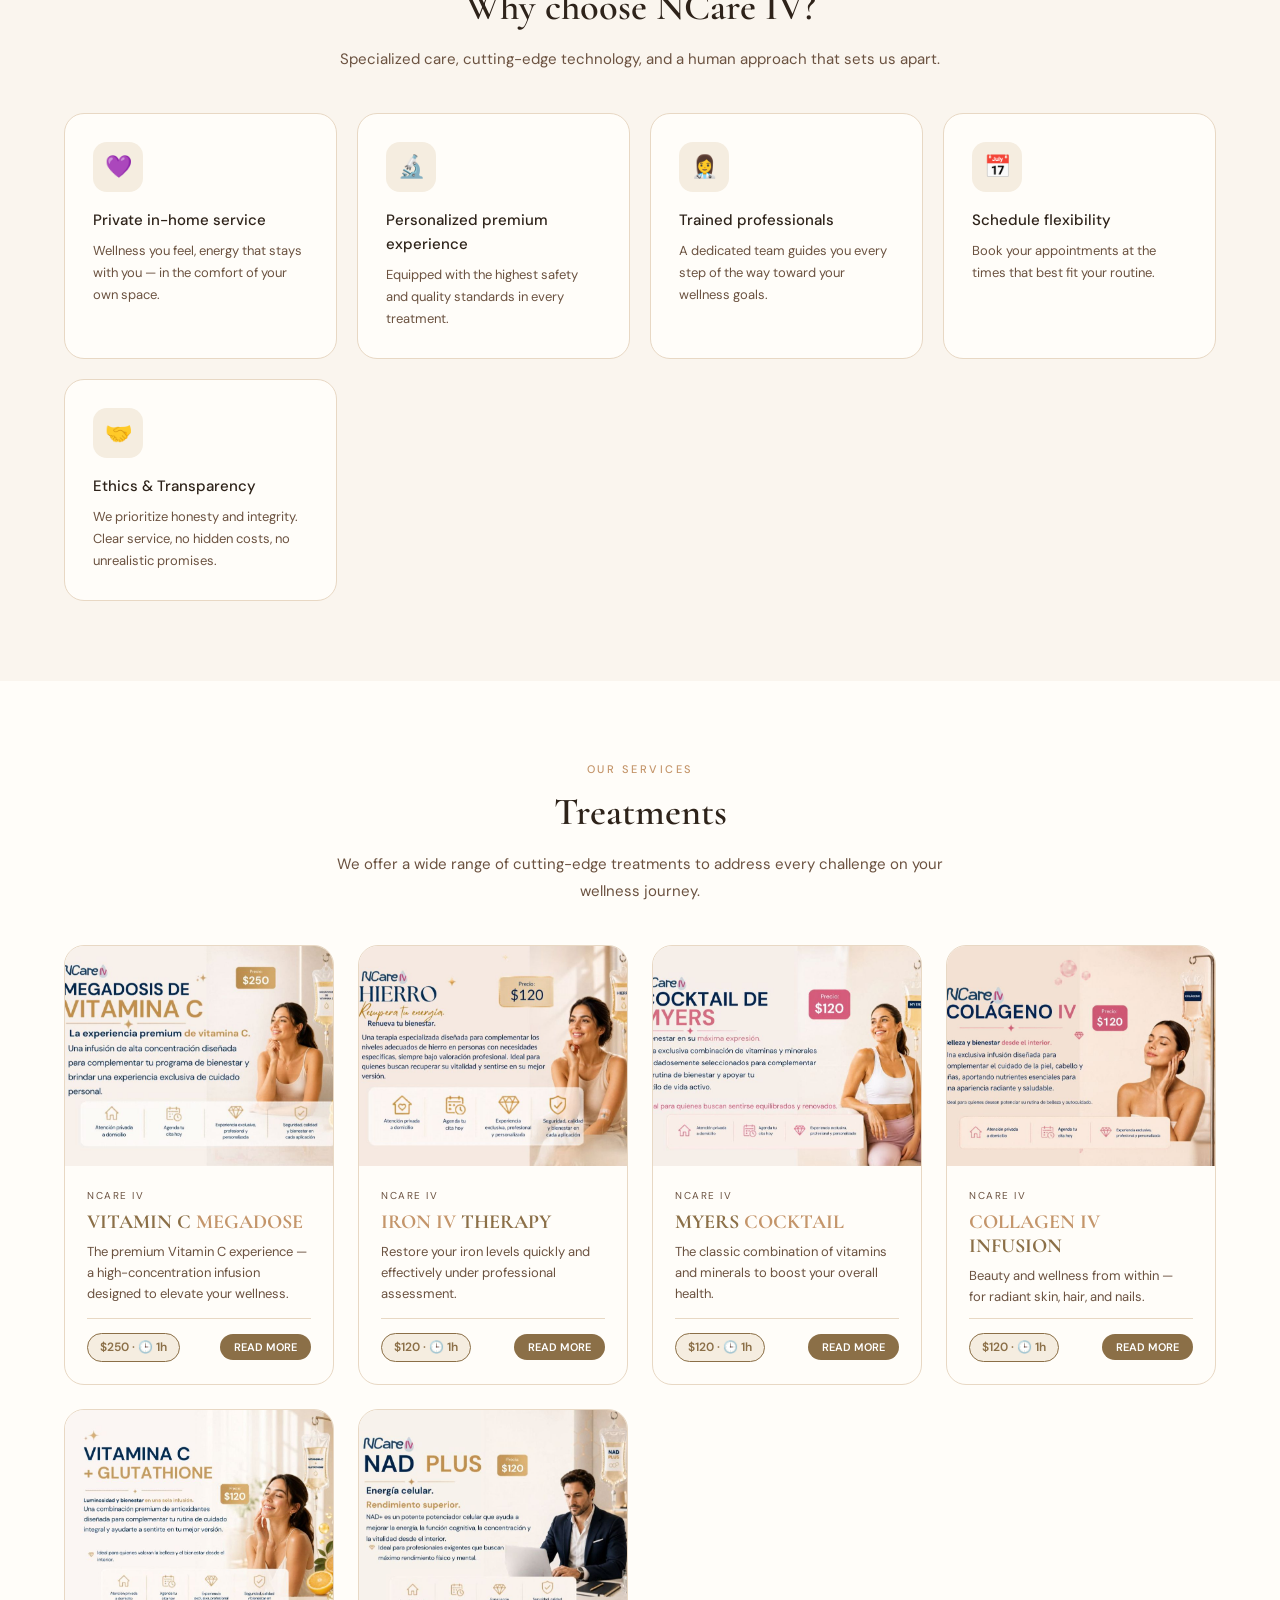
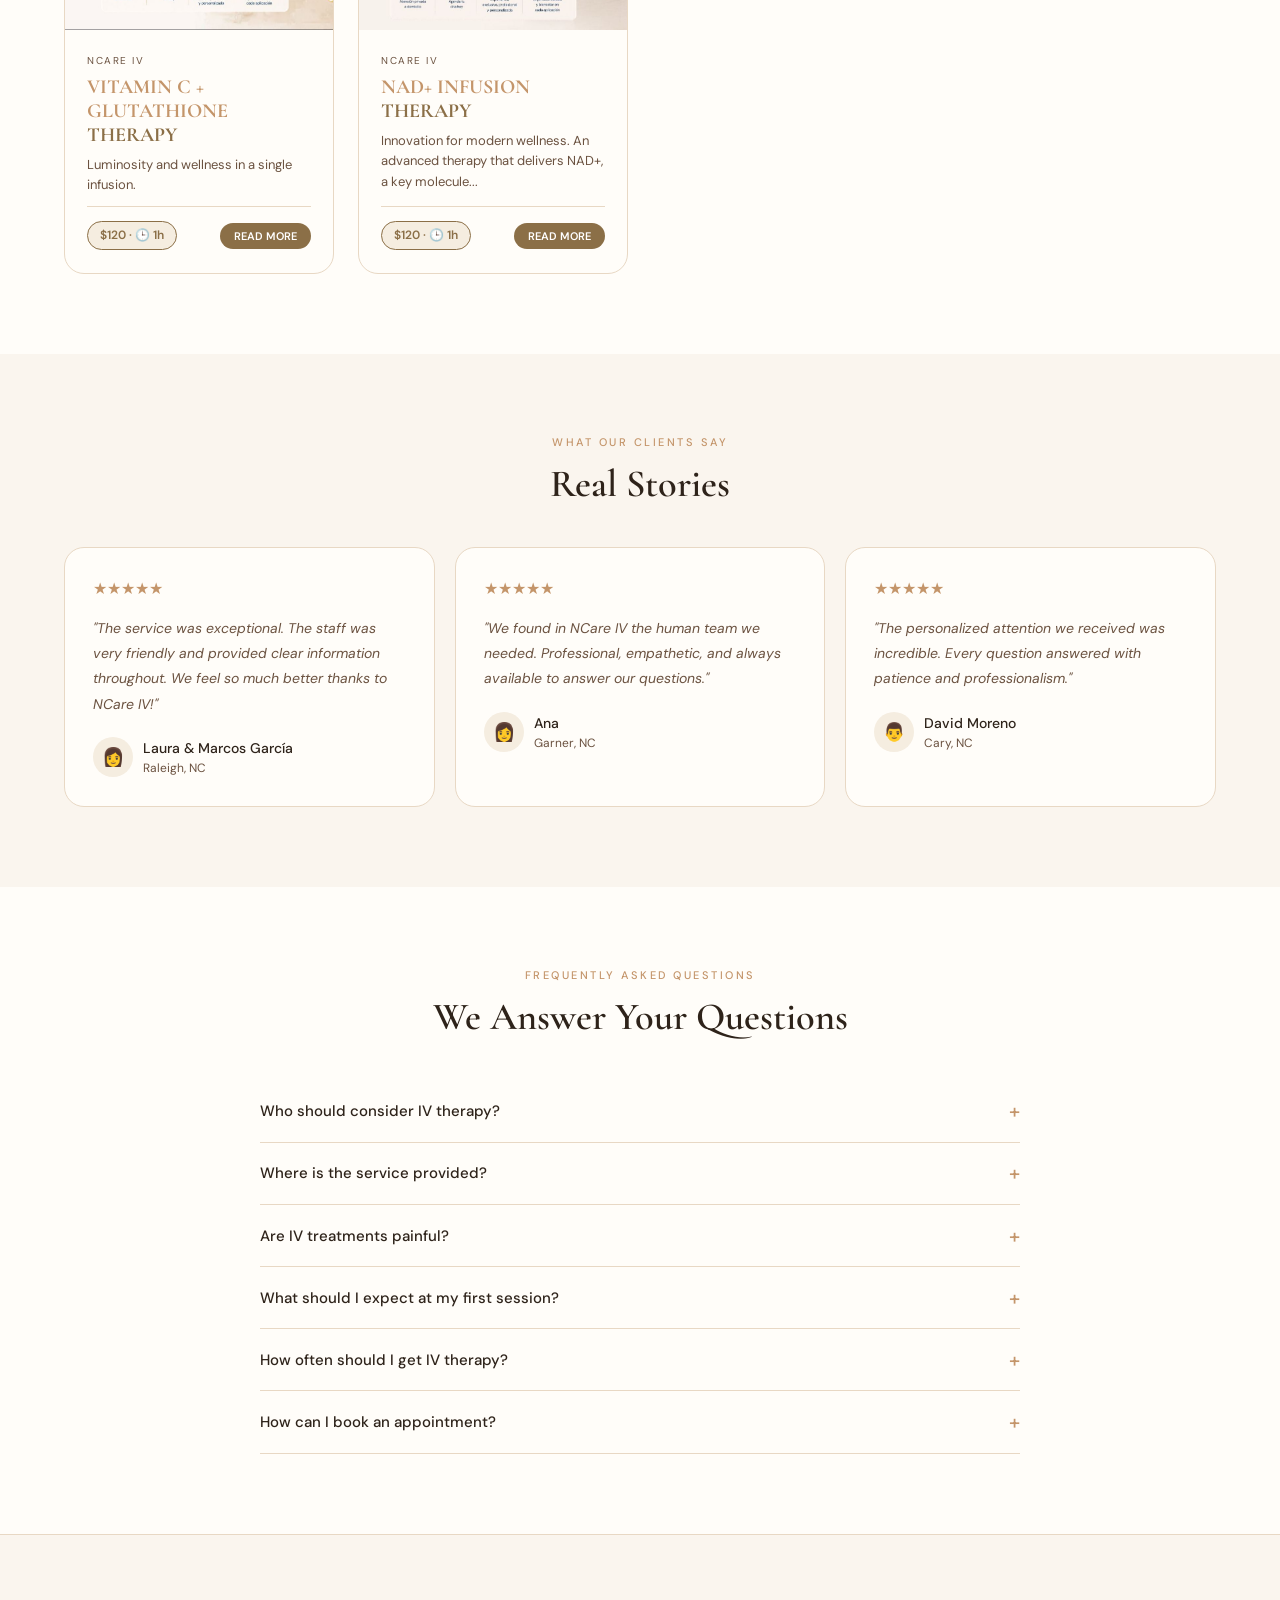
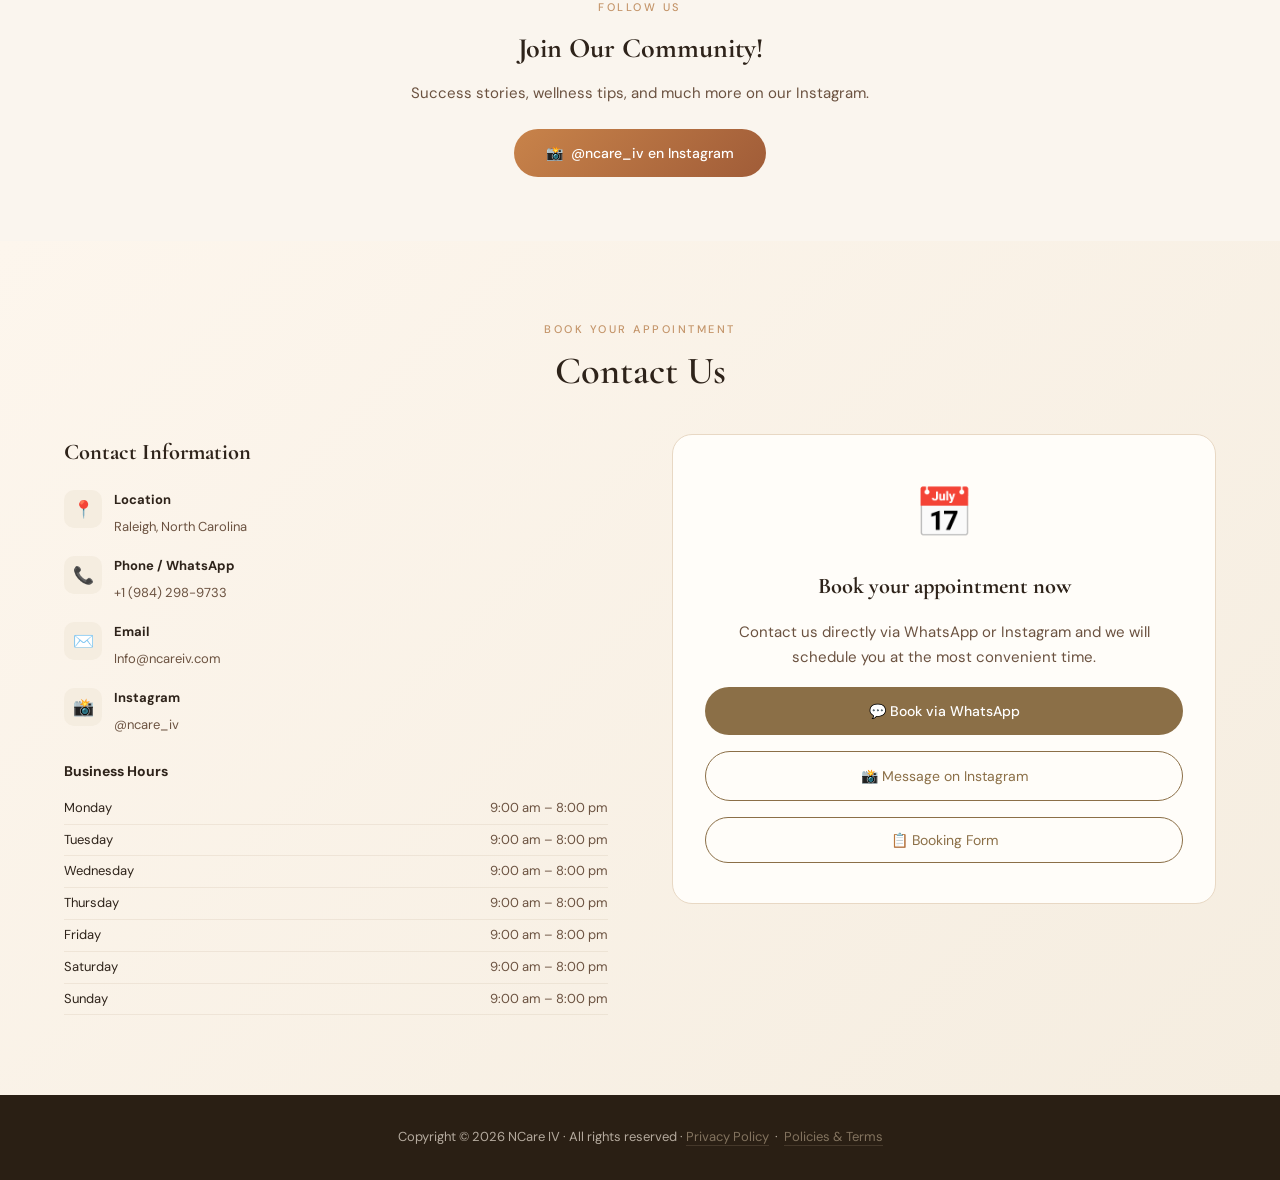
==== commit 2d794cb3: "Add files via upload" ====
--- a/index.html
+++ b/index.html
@@ -84,7 +84,9 @@
     });
   </script>
 
-  <link rel="stylesheet" href="assets/css/local-fonts.css">
+  <script src="https://www.google.com/recaptcha/api.js" async defer></script>
+  <link rel="preconnect" href="https://fonts.googleapis.com">
+  <link href="https://fonts.googleapis.com/css2?family=Cormorant+Garamond:wght@400;600&family=DM+Sans:wght@400;500&display=swap" rel="stylesheet">
 
   <style>
     :root {
@@ -254,12 +256,6 @@
     .form-lbl{display:block;font-size:12px;font-weight:500;color:var(--texto);margin-bottom:5px}
     .form-inp{width:100%;padding:.7rem .9rem;border:1.5px solid var(--borde);border-radius:10px;font-size:14px;font-family:var(--sans);color:var(--texto);background:var(--blanco);outline:none;transition:border .2s}
     .form-inp:focus{border-color:var(--prim)}
-    .local-captcha{margin-top:1rem;padding:.9rem;border:1.5px solid var(--borde);border-radius:12px;background:var(--prim-claro);flex-shrink:0}
-    .local-captcha-row{display:grid;grid-template-columns:1fr 96px;gap:10px;align-items:center}
-    .local-captcha-label{font-size:12px;color:var(--texto);line-height:1.4}
-    .local-captcha-question{font-weight:600;color:var(--prim)}
-    .local-captcha input{text-align:center;background:var(--blanco)}
-    .local-captcha-note{font-size:11px;color:var(--texto-suave);text-align:center;margin-top:6px}
     .check-item{display:flex;gap:10px;align-items:flex-start;margin-bottom:10px}
     .check-box{width:17px;height:17px;flex-shrink:0;margin-top:2px;accent-color:var(--prim);cursor:pointer}
     .check-item label{font-size:13px;color:var(--texto-suave);line-height:1.5;cursor:pointer}
@@ -761,17 +757,11 @@
       <input type="text" id="hp-field" name="website" tabindex="-1" autocomplete="off">
     </div>
 
-    <!-- Captcha propio ligero -->
-    <div class="local-captcha">
-      <div class="local-captcha-row">
-        <label class="local-captcha-label" for="captcha-answer">
-          <span data-i18n="captcha-label">Verificación rápida</span><br>
-          <span id="captcha-question" class="local-captcha-question"></span>
-        </label>
-        <input id="captcha-answer" class="form-inp" type="text" inputmode="numeric" autocomplete="off" aria-describedby="captcha-note">
-      </div>
-      <p id="captcha-note" class="local-captcha-note" data-i18n="captcha-msg">Protección propia sin servicios externos.</p>
-    </div>
+    <!-- reCAPTCHA v2 -->
+    <div style="margin-top:1rem;display:flex;justify-content:center;flex-shrink:0;">
+      <div class="g-recaptcha" data-sitekey="6LcehBotAAAAAP0rVF3sV10YXJKedi8WM2lLhsVI" data-theme="light"></div>
+    </div>
+    <p style="font-size:11px;color:var(--texto-suave);text-align:center;margin-top:6px;flex-shrink:0;" data-i18n="recaptcha-msg">🔒 Formulario protegido por reCAPTCHA</p>
 
     <p id="form-error" style="font-size:13px;margin-top:.75rem;display:none;flex-shrink:0;"></p>
     <button onclick="enviarFormulario()" class="btn-entendido" style="margin-top:.5rem;flex-shrink:0;" data-i18n="form-send">✉️ Enviar Formulario a NCare IV</button>
@@ -895,8 +885,7 @@
     'fecha-title':'Fecha y Hora de Cita *','hora-label':'Selecciona un horario:',
     'cal-do':'Do','cal-lu':'Lu','cal-ma':'Ma','cal-mi':'Mi','cal-ju':'Ju','cal-vi':'Vi','cal-sa':'Sa',
     'form-aviso':'✨💧 Al enviar este formulario, acepto recibir los servicios de Terapia IV y confirmo que he leído y comprendido la información anterior.',
-    'captcha-label':'Verificación rápida',
-    'captcha-msg':'Protección propia sin servicios externos.',
+    'recaptcha-msg':'🔒 Formulario protegido por reCAPTCHA',
     'form-send':'✉️ Enviar Formulario a NCare IV',
     'err-campos':'⚠️ Por favor completa todos los campos obligatorios.',
     'err-email':'⚠️ El formato del email no es válido.',
@@ -904,7 +893,7 @@
     'err-nombre':'⚠️ El nombre solo puede contener letras y espacios.',
     'err-checks':'⚠️ Debes marcar todas las casillas de consentimiento.',
     'err-firma':'⚠️ Por favor dibuja tu firma en el recuadro.',
-    'err-captcha':'⚠️ La verificación no es correcta. Inténtalo de nuevo.',
+    'err-recaptcha':'⚠️ Por favor marca el checkbox "No soy un robot".',
     'err-rate':'⚠️ Has alcanzado el límite de envíos. Contáctanos por WhatsApp.',
     'err-tiempo':'⚠️ Por favor tómate un momento para revisar el formulario antes de enviarlo.',
     'ok-msg':'✅ ¡Listo! Se abrirá tu app de correo para enviar el formulario.',
@@ -1009,8 +998,7 @@
     'fecha-title':'Appointment Date & Time *','hora-label':'Select a time slot:',
     'cal-do':'Su','cal-lu':'Mo','cal-ma':'Tu','cal-mi':'We','cal-ju':'Th','cal-vi':'Fr','cal-sa':'Sa',
     'form-aviso':'✨💧 By submitting this form, I agree to receive IV Therapy services and confirm I have read and understood the information above.',
-    'captcha-label':'Quick verification',
-    'captcha-msg':'Built-in protection without external services.',
+    'recaptcha-msg':'🔒 Form protected by reCAPTCHA',
     'form-send':'✉️ Send Form to NCare IV',
     'err-campos':'⚠️ Please complete all required fields.',
     'err-email':'⚠️ Please enter a valid email address.',
@@ -1018,7 +1006,7 @@
     'err-nombre':'⚠️ Name may only contain letters and spaces.',
     'err-checks':'⚠️ You must check all consent boxes.',
     'err-firma':'⚠️ Please draw your signature in the box.',
-    'err-captcha':'⚠️ The verification answer is not correct. Please try again.',
+    'err-recaptcha':'⚠️ Please check the "I am not a robot" box.',
     'err-rate':'⚠️ Submission limit reached. Please contact us via WhatsApp.',
     'err-tiempo':'⚠️ Please take a moment to review the form before submitting.',
     'ok-msg':'✅ Done! Your email app will open to send the form.',
@@ -1131,32 +1119,11 @@
 /* ════════ FORMULARIO SEGURO ════════ */
 let intentosEnvio=0; const MAX_INTENTOS=3;
 let tiempoAperturaForm=0; const TIEMPO_MIN_MS=10000;
-let captchaResultado=null;
-
-function generarCaptcha(){
-  const a=Math.floor(Math.random()*8)+2;
-  const b=Math.floor(Math.random()*8)+2;
-  const resta=Math.random()>.55;
-  captchaResultado=resta?Math.max(a,b)-Math.min(a,b):a+b;
-  const pregunta=resta
-    ? `${Math.max(a,b)} - ${Math.min(a,b)} = ?`
-    : `${a} + ${b} = ?`;
-  const q=document.getElementById('captcha-question');
-  const input=document.getElementById('captcha-answer');
-  if(q) q.textContent=pregunta;
-  if(input) input.value='';
-}
-
-function captchaValido(){
-  const input=document.getElementById('captcha-answer');
-  return input && Number(input.value.trim())===captchaResultado;
-}
 
 function abrirFormulario(){
   document.getElementById('popup-formulario').classList.add('visible');
   document.body.style.overflow='hidden';
   tiempoAperturaForm=Date.now();
-  generarCaptcha();
   initCanvas(); initFecha();
 }
 function cerrarFormulario(){
@@ -1209,7 +1176,8 @@
   if(!/^[a-zA-ZáéíóúÁÉÍÓÚñÑüÜ\s\-'\.]{2,80}$/.test(nombre)){ errEl.textContent=t['err-nombre']; errEl.style.display='block'; return; }
   if(!checks){ errEl.textContent=t['err-checks']; errEl.style.display='block'; return; }
   if(firmaVacia){ errEl.textContent=t['err-firma']; errEl.style.display='block'; return; }
-  if(!captchaValido()){ errEl.textContent=t['err-captcha']; errEl.style.display='block'; generarCaptcha(); return; }
+  const recap=typeof grecaptcha!=='undefined'?grecaptcha.getResponse():'';
+  if(!recap){ errEl.textContent=t['err-recaptcha']; errEl.style.display='block'; return; }
 
   intentosEnvio++;
 
@@ -1255,7 +1223,7 @@
         });
         limpiarFirma();
         initFecha();
-        generarCaptcha();
+        if (typeof grecaptcha !== 'undefined') grecaptcha.reset();
         if (btnSend) {
           btnSend.disabled = false;
           btnSend.textContent = currentLang === 'en'
@@ -1283,7 +1251,7 @@
         ? '✉️ Send Form to NCare IV'
         : '✉️ Enviar Formulario a NCare IV';
     }
-    generarCaptcha();
+    if (typeof grecaptcha !== 'undefined') grecaptcha.reset();
   }
 }
 
@@ -1410,4 +1378,4 @@
 
 
 </body>
-</html>
+</html>
